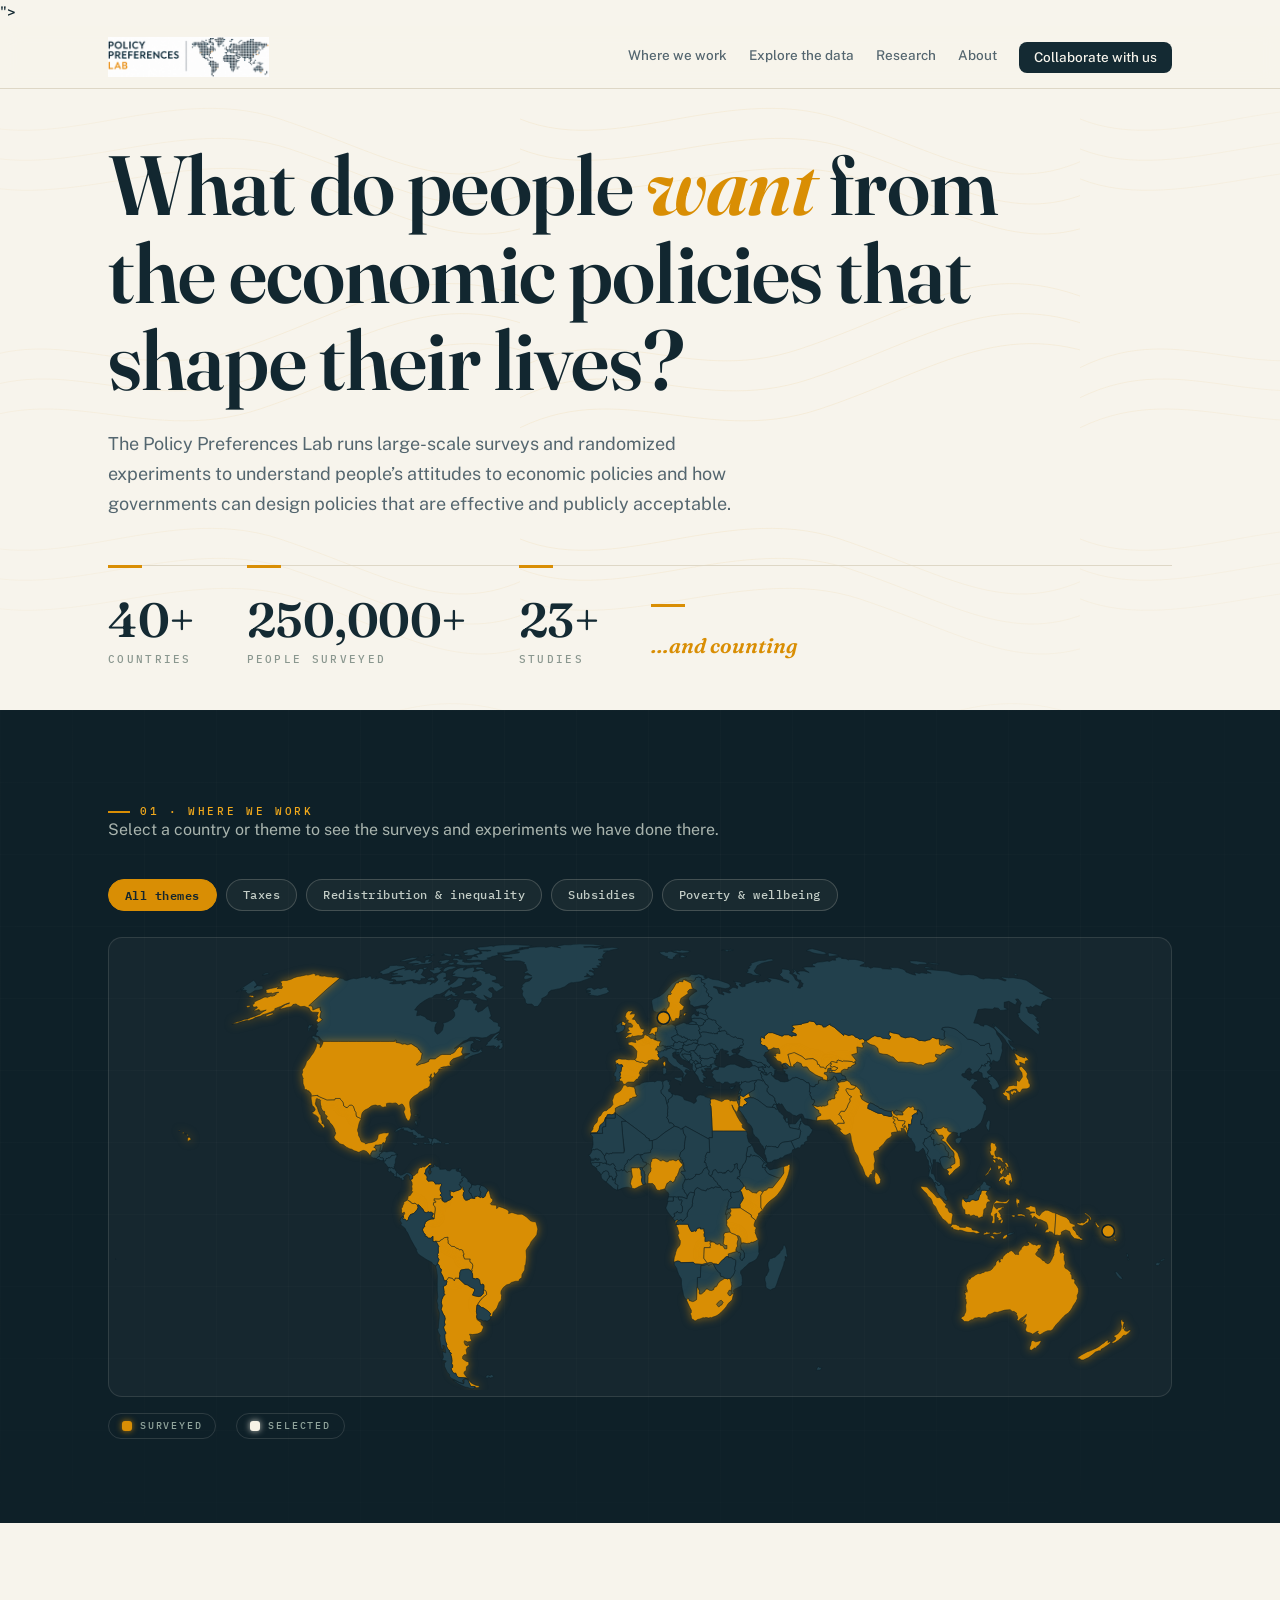
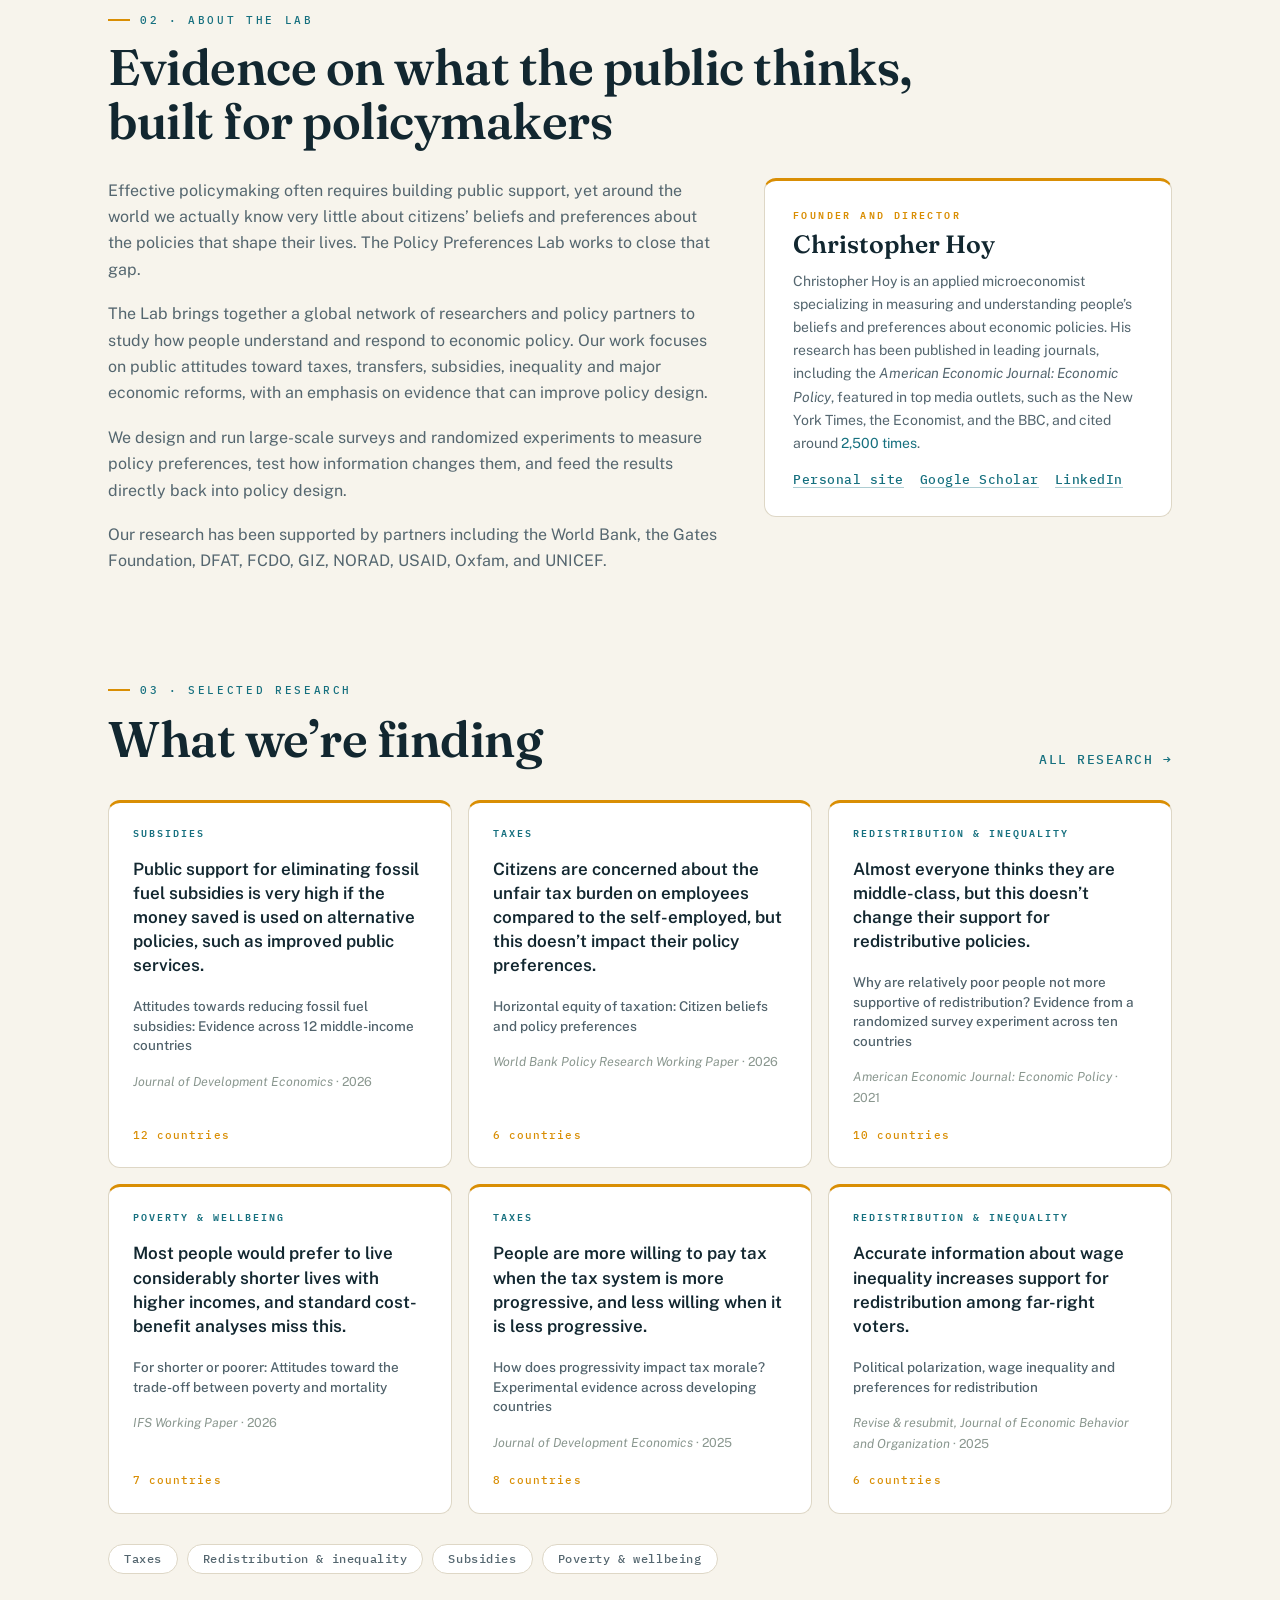
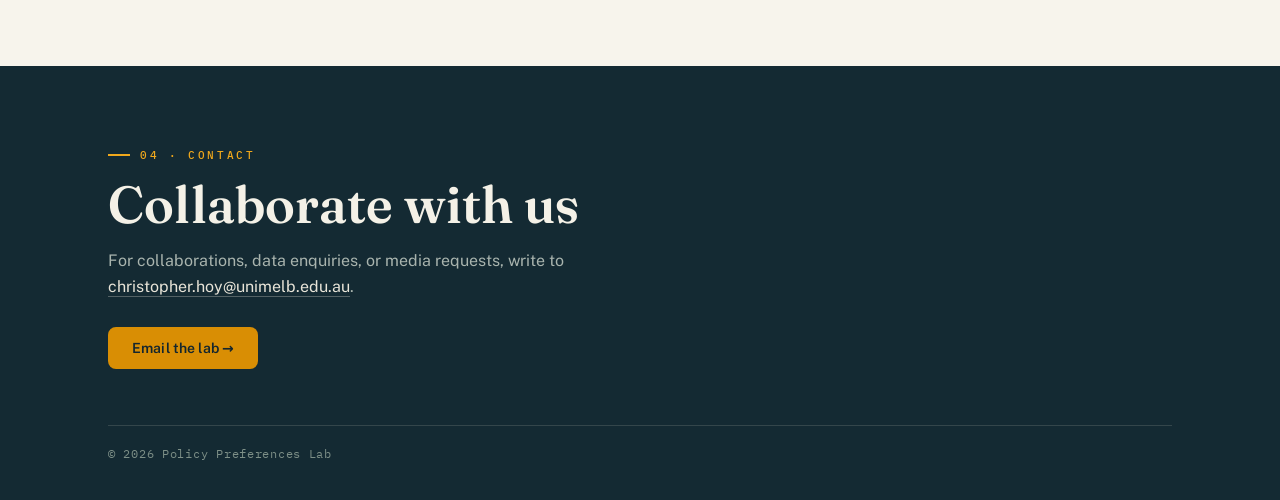
==== index.html @ af319a89 "Add files via upload" ====
<!DOCTYPE html>
<html lang="en">
<head>
  <meta charset="UTF-8">
  <meta name="viewport" content="width=device-width, initial-scale=1.0">
  <title>Policy Preferences Lab</title>
  <meta name="description" content="The Policy Preferences Lab runs large-scale surveys and randomized experiments to understand people’s attitudes to economic policies and how governments can design policies that are effective and publicly acceptable.">
  <meta property="og:url" content="https://policypreferenceslab.org/">
  <meta property="og:title" content="Policy Preferences Lab">
  <meta property="og:description" content="The Policy Preferences Lab runs large-scale surveys and randomized experiments to understand people’s attitudes to economic policies and how governments can design policies that are effective and publicly acceptable.">
  <meta property="og:type" content="website">
  <meta property="og:site_name" content="Policy Preferences Lab">
  <link rel="preconnect" href="https://fonts.googleapis.com">
  <link rel="preconnect" href="https://fonts.gstatic.com" crossorigin>
  <link href="https://fonts.googleapis.com/css2?family=Fraunces:ital,opsz,wght@0,9..144,100..900;1,9..144,100..900&family=Public+Sans:wght@400;500;600&family=IBM+Plex+Mono:wght@400;500;600&display=swap" rel="stylesheet">
  <link rel="stylesheet" href="style.css">
  <link rel="icon" type="image/png" href="favicon.png">
<link rel="apple-touch-icon" href="apple-touch-icon.png">
<rect width='100' height='100' fill='%23142a33'/><rect x='22' y='22' width='56' height='56' fill='%23d98e04'/></svg>">
</head>
<body>

<header class="topbar">
  <div class="wrap">
    <a class="wordmark" href="index.html"><img src="logo.png" alt="Policy Preferences Lab" class="logoimg"></a>
    <nav class="mainnav" aria-label="Main">
      <a href="#map">Where we work</a>
      <a href="data.html">Explore the data</a>
      <a href="research.html">Research</a>
      <a href="#about">About</a>
      <a class="navbtn" href="#contact">Collaborate with us</a>
    </nav>
  </div>
</header>

<main>

  <!-- ================================================================ hero -->
  <section class="hero">
    <div class="wrap">
            <h1 data-rv>What do people <em>want</em> from the economic policies that shape their lives?</h1>
      <p class="lede" data-rv>The Policy Preferences Lab runs large-scale surveys and randomized
        experiments to understand people’s attitudes to economic policies and how governments
        can design policies that are effective and publicly acceptable.</p>
            <div class="statsrow" data-rv>
        <div class="stat"><div class="num" data-stat="countries">–</div><div class="lbl">Countries</div></div>
        <div class="stat"><div class="num" data-stat="respondents">–</div><div class="lbl">People surveyed</div></div>
        <div class="stat"><div class="num" data-stat="studies">–</div><div class="lbl">Studies</div></div>
        <div class="stat counting"><div class="cnote">…and counting</div></div>
      </div>
    </div>
  </section>

  

  <!-- ================================================================= map -->
  <section class="mapband" id="map">
    <div class="wrap">
      <div class="eyebrow">01 · Where we work</div>
      <p class="sub" data-rv>Select a country or theme to see the surveys and experiments we have done there.</p>
      <div class="themefilter" id="themefilter" data-rv aria-label="Filter by theme"></div>

      <div class="maplayout" data-rv>
        <div class="mapcol">
          <div class="mapframe">
            <svg id="worldmap" viewBox="0 0 1000 424" xmlns="http://www.w3.org/2000/svg" role="img" aria-label="World map of countries where the lab has run studies">
<g id="countries"><path class="c" data-iso="AFG" data-name="Afghanistan" d="M661.7,134.7 664.7,136 666.6,135.5 666.8,134.1 668.8,133.6 670.1,132.6 670,130.1 672.1,129.5 672.2,128.4 673.6,129.2 674.4,129.3 675.9,129.3 678.1,130 679,130.4 680.6,129.4 681.6,130 682.1,128.5 683.7,128.6 683.9,126.9 684.7,125.7 686.3,126.5 686.3,127.4 687.2,127.6 687.6,130.3 688.9,131.3 689.7,130.6 690.8,130.3 692,128.9 693.9,129.1 696.6,129.1 697.3,130 695.9,130.4 694.7,131 691.8,131.3 689.1,132 687.9,133.4 688.9,134.7 689.6,136.3 688.6,137.7 689,138.9 688.5,140 686,139.9 687.5,142 686,142.8 685.3,144.8 685.8,146.7 684.9,147.6 683.9,147.3 681.9,147.7 681.8,148.6 679.8,148.6 678.6,150.4 679,153.1 675.8,154.4 673.8,154.1 673.4,154.8 671.7,154.4 669.1,154.9 664.3,153.3 666.3,150.4 665.7,148.3 663.6,147.8 663,145.8 661.6,143.2 662.4,141.5 661.2,141 661.5,138.7 661.7,134.7Z"/><path class="c" data-iso="AGO" data-name="Angola" d="M545.8,266.9 546.5,269.2 547.3,271.1 547.9,272.2 548.9,273.8 550.8,273.6 551.7,273.1 553.3,273.6 553.7,272.8 554.4,270.9 556.2,270.8 557.8,270.2 557.5,271.4 560.9,271.3 560.9,273.3 561.5,274.6 561,276.5 561.2,278.5 562.1,279.6 561.9,283.4 562.6,283.1 563.8,283.2 565.6,282.7 566.8,282.9 567.1,283.9 566.8,285.4 567.2,286.9 566.8,288.1 567,289.2 561.2,289.2 560.8,299.3 562.6,301.9 564.3,303.9 559.2,305.2 552.5,304.7 550.6,303.2 539.4,303.4 537.3,302.1 535.5,302 533.9,302.6 532.5,303.2 532.3,301.2 532.7,298.4 533.7,295.5 533.9,294.1 534.8,291.3 535.5,289.9 537.2,287.9 538.1,286.5 538.4,284.1 538.3,282.3 537.4,281.2 536.7,279.2 536,277.3 537.1,275.4 536.2,272.3 535.7,270.2 534.3,268.2 535.7,267.1 536.5,267.2 537.5,266.8 545.8,266.9ZM534.9,266.2 534.2,266.6 533.4,264.2 534.6,262.8 535.4,262.3 536.5,263.4 535.4,264 535,264.8 534.9,266.2Z"/><path class="c" data-iso="ALB" data-name="Albania" d="M552.8,115.1 552.6,116.2 553.1,117.5 554.2,118.3 554.2,119.1 553.4,119.6 553.4,120.6 552.3,122.1 551.7,121.2 550.2,120.2 549.8,118.7 549.9,116.5 550.1,115.5 549.4,114 550.4,112.5 551.3,112.8 551.9,113.6 552.5,114 552.8,115.1Z"/><path class="c" data-iso="ARE" data-name="United Arab Emirates" d="M641.3,171 641.9,171.7 644,171.2 646.3,171.3 647.9,171.4 649.6,169.3 651.4,167.2 652.9,165.3 653.6,166.4 654.2,168.9 652.8,168.9 652.8,170.9 652.2,172 652.3,173.3 651.6,174.6 651.7,175.9 651.2,176.6 642.8,175 641.4,171.8 641.3,171Z"/><path class="c" data-iso="ARG" data-name="Argentina" d="M346.6,422.4 344.4,422.6 342.7,421.5 341.3,421.4 338.8,421.4 335.8,414.7 337.4,416.1 339.5,418.3 343.4,420.2 347,420.9 346.6,422.4ZM321.3,318.4 323.2,320.7 324,318.1 327.2,318.3 327.7,318.9 333.2,324.1 335.5,324.6 339.1,327 342.1,328.2 342.6,329.6 340.5,334.4 343.4,335.3 346.5,335.8 348.6,335.3 350.8,332.8 350.9,330 352.2,329.4 353.7,331.3 354,333.8 351.9,335.6 350.2,336.9 347.6,339.9 344.7,344.3 344.4,346.8 344.2,350.1 344.8,353.3 344.4,354 344.5,356 344.7,357.7 348.6,360.4 348.7,362.6 350.6,364 350.8,365.5 349.1,369.6 345.6,371.3 340.6,372 337.6,371.6 338.6,373.5 338.7,375.9 339.6,377.5 338.4,378.6 335.8,379 333.1,377.9 332.3,378.7 333.5,381.8 335.6,382.8 336.7,381.8 337.9,383.4 335.8,384.4 334.4,386.4 335,389.5 334.9,391.2 332.5,391.2 331.1,392.8 331.1,395.1 334.4,397.4 336.9,398 337,400.8 334.7,402.6 334.5,406.2 332.7,407.4 332.3,408.8 334.3,412 336.6,413.8 335.6,413.6 333.1,413.2 327.2,412.8 325.4,411 324.5,408.7 323,408.9 321.6,407.8 320.1,404.5 321.5,403.1 321.5,401.2 320.6,399.6 321,397 320.4,392.8 319.5,391 320.4,390.4 319.7,389.2 318.3,388.6 318.7,387.3 317.2,386.1 315.4,382.5 316.2,381.8 314.6,378 314.2,374.7 314.1,371.9 315.3,370.8 313.7,367.7 312.9,364.8 314.4,362.7 313.7,360 314.5,356.9 313.8,354 313,353.4 310.6,347.9 311.6,344.7 310.8,341.6 311.2,338.7 312.5,335.7 314.1,333.7 313.1,332.5 313.5,331.5 312.7,326.2 315.5,324.6 316.1,321.3 315.7,320.5 317.7,317.6 321.3,318.4Z"/><path class="c" data-iso="ARM" data-name="Armenia" d="M612.2,117.5 615.7,117 616.4,117.8 617.5,118.4 617.1,119.2 618.7,120.3 618.2,121.3 619.4,122.1 620.7,122.7 621.2,124.8 620.2,124.9 618.8,123.1 617.6,122.6 616.7,121.8 615,120.9 612.9,120.2 612.9,118.6 612.2,117.5Z"/><path class="c" data-iso="ATF" data-name="French Southern and Antarctic Lands" d="M669.7,402.4 670.9,403.3 673.1,403.7 671.8,405.7 667.9,405.9 668.5,404.3 669.3,403 669.7,402.4Z"/><path class="c" data-iso="AUS" data-name="Australia" d="M875,377.9 876.8,378.9 878.5,378.5 880.9,377.9 882.3,378.1 880,381.9 878.4,382.9 876.4,385.5 876.1,384.6 872.9,386.8 871,386.5 871.2,383.8 872.2,381.8 872.5,379 873.5,377.6 875,377.9ZM900,291.9 900.6,294.4 902.6,293.2 903.3,294.6 904.4,295.8 903.9,297.2 904,300 904.1,301.5 904.7,301.9 904.9,304.7 904.3,306.3 904.8,308.5 907.4,310.1 909,311.6 910.6,313 910,313.8 911.2,315.8 911.4,319.2 912.7,318.5 913.5,319.9 914.3,319.4 913.9,322.8 915.4,324.7 916.3,326 917.7,328.5 917.7,331.1 917.2,332.9 916.3,334.9 916.6,337.6 915.4,340.4 914.4,341.9 912.5,344.7 911.7,346.5 910.2,348.8 907.7,351.7 905,353.3 902.8,355.7 901.1,357.3 899,360 897.1,361.6 895.2,364 893.7,366.2 893.3,367.2 891.1,368.3 888.2,368.4 885,369.7 883.1,370.9 880.8,372.3 879.4,370.9 878.1,370.3 879.4,368.7 877.7,369.3 874.1,371.6 872.3,370.7 871.1,370.2 869.8,370 867.7,369.1 867.1,367.1 867.8,364.7 868,363.1 867.3,361.8 865,361.4 866.6,359.9 867,357.5 864.7,359.7 862.1,360.3 864.3,358.6 865.5,356.7 867.3,355.2 868.1,352.8 864.7,355.5 862.6,356.6 860.4,359.1 858.9,357.8 859.8,356.2 859.1,353.8 858.2,352.7 859,351.9 856.3,350 854.5,349.9 852.5,348.3 847.6,348.7 843.7,349.8 840.2,350.9 837.8,350.6 834.3,352.3 831.7,353 830.5,354.7 829,356 826.7,356 825,356.3 822.8,355.7 820.8,356.1 818.9,356.2 816.7,357.9 815.9,357.8 814.3,358.7 812.6,359.7 810.7,359.6 808.9,359.6 806.9,357.5 805.7,356.9 806.4,355.1 807.9,354.7 808.6,354 809,352.8 810.1,350.6 810.4,348.7 810.1,345.5 810.2,343.7 810.9,341.9 810.4,339.8 810.6,338.9 809.7,337.6 810.1,335.1 809.1,332.6 809.1,331.2 810,332.6 809.7,329.7 810.9,330.6 811.4,331.8 811.7,330.2 810.9,327.7 810.9,326.7 810.5,325.7 811.1,323.9 811.8,323.1 812.5,321.5 812.6,319.7 814.1,317.4 813.9,319.8 815.4,317.6 817.9,316.5 819.4,315.2 821.7,314 823,313.8 823.7,314.2 826.1,313 827.9,312.6 828.4,311.9 829.2,311.6 830.7,311.7 833.8,310.8 835.5,309.4 836.5,307.7 838.4,306 838.8,304.8 839.1,303 841.5,300.3 842.2,303.1 843.5,302.5 842.8,301 843.9,299.4 845,300.1 845.8,297.7 847.5,296.1 848.4,294.9 849.8,294.3 850,293.4 851.2,293.8 851.3,293 852.6,292.5 854,292.1 855.9,293.6 857.2,295.5 858.9,295.5 860.6,295.8 860.3,294 862,291.5 863.4,290.6 863,289.9 864.5,288 866.3,286.9 867.7,287.3 870.1,286.7 870.2,285.1 868.3,284 869.9,283.6 871.6,284.3 873,285.6 875.2,286.5 876,286.1 877.7,287.1 879.4,286.2 880.4,286.5 881.1,285.9 882.2,287.4 881.3,289.2 880,290.4 879.1,290.5 879.2,291.8 878.1,293.4 876.9,295 877,295.9 878.9,297.6 880.8,298.6 882.1,299.7 883.7,301.6 884.5,301.6 885.8,302.4 886.1,303.4 888.5,304.5 890.5,303.4 891.4,301.7 892.2,300.3 892.9,298.5 894.2,296 894.1,294.5 894.4,293.6 894.4,291.7 895.1,289.3 895.7,288.7 895.4,287.6 896.3,285.9 897.1,284.2 897.2,283.3 898.4,282.1 899,283.6 899,285.6 899.6,286 899.6,287.4 900.4,289 900.3,290.8 900,291.9Z"/><path class="c" data-iso="AUT" data-name="Austria" d="M541.9,95.5 541.9,96.8 540.5,96.8 541,97.5 540.3,99.5 537.7,100.1 536.5,100.8 534.5,100.5 530.8,99.7 530.2,98.6 527.8,99.2 526,99.3 524.7,99.2 523.6,98.7 523.9,97.9 524.5,97.2 525.8,98.1 526.1,97.2 528.3,97.4 530.1,96.8 531.3,96.9 532.1,97.5 531.8,95 532.6,94.6 533.4,93.2 535.3,94.2 536.6,92.9 537.4,92.7 539.4,93.6 540.6,93.5 541.8,94 541.9,95.5Z"/><path class="c" data-iso="AZE" data-name="Azerbaijan" d="M616.7,121.8 617.6,122.6 618.8,122.6 620.2,124.9 618.4,124.5 616.8,123.1 616.2,121.9ZM621.9,117.1 623.1,117.3 623.4,116.5 624.6,115.3 626.3,116.9 628.1,119.1 629.4,119.3 630.3,120.1 628.3,120.4 628.3,122.9 628.1,124 627.3,124.7 627.6,126.3 625.1,124.8 625.7,123.2 624.7,122.3 623.8,122.5 621.2,124.8 620.7,122.7 619.4,122.1 618.2,121.3 618.7,120.3 617.1,119.2 617.5,118.4 616.4,117.8 615.7,117 616.2,116.5 618.3,117.4 619.8,117.6 618.4,115.5 619,115.1 619.7,115.2 621.9,117.1Z"/><path class="c" data-iso="BDI" data-name="Burundi" d="M582.4,262.5 582.2,258.6 581.5,257.2 583.2,257.4 584.1,255.6 585.6,255.8 585.7,257.1 586.3,257.8 586.4,258.8 585.7,259.5 584.5,261.2 583.5,262.3 582.4,262.5Z"/><path class="c" data-iso="BEL" data-name="Belgium" d="M508,85.6 509.8,85.8 512,85.2 513.6,86.5 514.9,87.2 514.7,89.3 513.9,91.2 511.7,89.8 510.5,90 508.7,88.5 507.6,87.3 506.4,87.3 506.1,86.2 508,85.6Z"/><path class="c" data-iso="BEN" data-name="Benin" d="M507.5,228.2 505.2,228.6 504.5,226.4 504.7,219.1 504.1,218.5 504,216.9 503,215.8 502.2,214.8 502.5,213.2 503.5,212.8 504,211.4 505.4,211.1 506,210.2 507,209.2 508,209.2 510.1,211.1 510,212.1 510.6,214 510.1,215.3 510.4,216.1 509,218.1 508.2,219.1 507.6,221.1 507.7,223.1 507.5,228.2Z"/><path class="c" data-iso="BFA" data-name="Burkina Faso" d="M492.1,217.5 490.2,216.7 488.9,216.8 487.9,217.6 486.6,216.9 486.1,215.9 484.9,215.2 484.7,213.3 485.5,212 485.4,210.9 487.6,208.3 488.1,206.1 488.8,205.3 490.2,205.7 491.3,205.1 491.7,204.3 493.9,202.8 494.4,201.8 497,200.5 498.6,200.1 499.3,200.7 501,200.7 500.8,202.2 501.2,203.7 502.8,205.7 502.9,207.3 506.1,208 506,210.2 505.4,211.1 504,211.4 503.5,212.8 502.5,213.2 500.1,213.1 498.8,212.8 497.9,213.4 496.6,213.1 491.8,213.3 491.7,215.1 492.1,217.5Z"/><path class="c" data-iso="BGD" data-name="Bangladesh" d="M754.9,178 755.1,180.3 754.1,179.8 754.7,182.4 753.6,180.7 753.3,179.1 752.5,177.6 751.1,175.7 748.5,175.6 749,176.9 748.4,178.7 747.1,178 746,178.3 744.9,178 744.1,175.4 742.8,173 742.9,171.1 741.1,170.2 741.5,169.1 743,167.9 740.8,166.2 741.3,164 743.7,165.4 745.1,165.6 745.7,167.8 748.4,168.2 750.9,168.2 752.6,168.7 751.8,171.4 750.6,171.6 750,173.4 751.8,175 751.9,173 752.7,173 754.9,178Z"/><path class="c" data-iso="BGR" data-name="Bulgaria" d="M557.3,107.6 558.2,108.9 559.1,108.7 561.1,109.2 564.9,109.3 566.1,108.5 568.9,107.8 570.9,109 572.5,109.3 571.3,110.6 570.7,112.8 571.7,114.6 569.5,114.2 567,115.2 567.1,116.8 564.8,117.1 562.9,116 560.9,116.8 559,116.7 558.6,114.7 557.2,113.6 557.3,112.8 557.6,111.8 558.5,110.8 557.1,109.5 556.8,108.3 557.3,107.6Z"/><path class="c" data-iso="BHS" data-name="The Bahamas" d="M287.4,172.6 286.8,172.7 286.3,170.9 285.4,170 286.3,168 287.1,168.1 287.7,170.7 287.4,172.6ZM288,163.6 285,164.1 285,162.9 286.3,162.7 288.1,162.8 288,163.6ZM290.3,163.6 289.4,165.8 289.3,163.8 288.3,162.5 290.3,163.6Z"/><path class="c" data-iso="BIH" data-name="Bosnia and Herzegovina" d="M547.9,105.7 548.8,105.7 548.3,107 549.6,108.2 549.4,109.7 548.4,110.1 547.6,110.9 547.4,112.6 545,111.4 544,110.1 542.9,109.4 541.7,108.2 541.1,107.3 539.7,105.8 540.1,104.5 541.1,105.2 541.6,104.6 542.8,104.5 545,105 546.7,105 547.9,105.7Z"/><path class="c" data-iso="BLR" data-name="Belarus" d="M555.6,77.8 557.9,77.8 560.3,76.7 560.5,75 562.3,74 561.8,72.7 563.2,72.1 565.5,71 568.1,71.7 568.5,72.5 569.7,72.1 572.1,72.8 572.6,74.3 572.3,75.1 574.2,77 575.2,77.6 576.9,78.7 577.8,79.5 577,80.1 575,80 575.4,81.3 576.3,83.3 574.3,83.5 573.7,84.1 573.8,85.7 572.8,85.4 570.6,85.5 569.9,84.8 569.1,85.3 568.1,84.9 566.2,84.8 563.4,84.1 560.9,83.9 559.1,83.9 557.9,84.8 556.7,84.9 556.5,83.5 555.6,82.1 556.9,81.5 556.7,80.3 555.9,79.1 555.6,77.8Z"/><path class="c" data-iso="BLZ" data-name="Belize" d="M253.1,191.5 253.4,190.9 255.1,189.3 256.1,189.8 256,190.6 255.4,192 255.1,193.7 254.7,195.6 254.1,196.4 252.9,197.6 252.1,197.6 252.7,194 253.1,191.5Z"/><path class="c" data-iso="BOL" data-name="Bolivia" d="M327.2,318.3 324,318.1 323.2,320.7 321.3,318.4 317.7,317.6 315.7,320.5 313.7,320.9 312.2,316.5 310.3,313 310.9,309.9 309.3,308.5 308.7,306.2 307.1,304.1 308.6,300.6 307.1,298 307.7,296.9 307.1,295.7 308,294.1 307.9,291.4 307.9,289.2 308.4,288.1 305.7,283 307.8,283.3 309.2,283.2 309.8,282.2 312.2,280.9 313.6,279.7 317.2,279.2 317,281.6 317.4,282.8 317.3,284.9 320.5,287.8 323.7,288.3 324.8,289.5 326.8,290.1 328,291.1 329.7,291 331.4,292 331.7,293.8 332.3,294.7 332.4,296.1 331.6,296.2 332.9,299.9 338.3,300 338,301.8 338.4,303.1 340,304 340.8,306 340.5,308.5 339.9,309.9 340.3,311.7 339.5,312.3 339.4,311.4 336.7,309.7 334.1,309.7 329.4,310.6 328.3,313.4 328.4,315.1 327.7,318.9 327.2,318.3Z"/><path class="c" data-iso="BRA" data-name="Brazil" d="M344.7,344.3 347.6,339.9 350.2,336.9 351.9,335.6 354,333.8 353.7,331.3 352.2,329.4 350.9,330 351.2,328.2 351.4,326.3 351.2,324.6 350.2,324 349.2,324.5 348.2,324.4 347.7,323.1 347.2,320.2 346.6,319.3 344.7,318.4 343.6,319 340.7,318.4 340.5,314.1 339.5,312.3 340.3,311.7 339.9,309.9 340.5,308.5 340.8,306 340,304 338.4,303.1 338,301.8 338.3,300 332.9,299.9 331.6,296.2 332.4,296.1 332.3,294.7 331.7,293.8 331.4,292 329.7,291 328,291.1 326.8,290.1 324.8,289.5 323.7,288.3 320.5,287.8 317.3,284.9 317.4,282.8 317,281.6 317.2,279.2 313.6,279.7 312.2,280.9 309.8,282.2 309.2,283.2 307.8,283.3 305.7,283 304.1,283.5 302.8,283.2 302.8,278.3 300.6,280.2 298.1,280.1 296.9,278.4 295.1,278.3 295.6,276.9 294,275 292.7,272.1 293.4,271.5 293.3,270.2 295,269.2 294.6,267.5 295.3,266.4 295.5,264.9 298.6,262.8 300.9,262.2 303.8,261.8 304.9,253.1 304.9,251.7 304.5,249.9 303.2,248.7 303.3,246.4 304.8,245.9 305.5,245 303.9,244.7 303.8,242.7 309.3,242.8 310.3,241.7 311,242.7 311.6,244.6 313.6,245.8 315.8,245.6 316.4,244.7 318.5,243.9 319.6,243.4 320,242.1 322,241.2 319.5,240.2 319.1,238.2 319.3,236.1 318,235.2 320.6,235.4 322.9,236.2 323.7,235.4 325.7,234.9 328.9,233.7 329.9,232.5 329.6,231.6 331,231.5 331.7,232.2 331.3,233.6 332.2,234.1 332.8,235.6 332,236.7 331.5,239.4 332.2,241 332.4,242.5 334.1,244 335.5,244.1 336.7,243.4 338,242.8 338.9,242 340.5,242.2 342.7,242.4 342.9,241.7 342.5,241.1 342.8,240.2 343.9,240.5 345.2,240.1 346.8,240.8 348.1,241.5 348.9,240.6 349.9,241.6 351.3,241.4 352.4,240.2 353.3,237.8 355,234.9 355.9,234.8 356.6,236.5 358.1,242.1 359.6,242.6 359.7,244.8 357.5,247.4 358.4,248.4 363.4,248.9 363.5,252.1 365.6,250 369.2,251.1 373.8,253.1 375.2,255 374.8,256.7 378,255.7 383.5,257.4 387.7,257.3 391.9,259.9 395.5,263.5 397.7,264.4 400.1,264.5 401.1,265.5 402.2,269.6 402.7,271.5 401.7,276.8 400.3,278.9 396.5,283.3 394.8,286.9 392.8,289.6 391.5,292 391.9,298 391.4,302.9 391.2,305 390.4,306.2 390.2,310.5 387.6,314.7 387.4,317.9 385.2,319.3 384.7,321.2 381.7,321.2 377.5,322.4 375.7,323.9 372.7,324.8 369.7,327.3 367.7,330.5 367.5,332.8 368.2,334.6 368,337.8 367.6,339.4 365.9,341.1 363.7,346.7 361.7,349.2 360.1,350.7 359.4,353.8 357.9,355.6 356.9,353.8 357.8,352.3 355.9,350.1 353.5,348.3 350.4,346.3 349.4,346.4 346.3,343.9 344.7,344.3Z"/><path class="c" data-iso="BRN" data-name="Brunei" d="M820.5,233.8 821.6,232.6 823.9,230.8 823.9,232.4 823.8,234.4 822.4,234.3 821.9,235.4 820.5,233.8Z"/><path class="c" data-iso="BTN" data-name="Bhutan" d="M749,159.8 750.3,160.8 750.5,162.8 748.3,162.9 746,162.7 744.4,163.2 741.7,161.9 742.8,158.9 744.1,158.1 746.2,158.9 747.6,159 749,159.8Z"/><path class="c" data-iso="BWA" data-name="Botswana" d="M571,307.1 571.5,307.7 572.3,309.5 575.3,313 576.5,313.4 576.4,314.5 577.1,316.5 579.3,317 580.9,318.4 576.9,320.8 574.4,323.1 573.4,325.3 572.5,326.5 571,326.7 570.4,328.2 570.1,329.2 568.3,330 566.1,329.8 564.8,328.9 563.7,328.5 562.3,329.3 561.6,330.8 560.3,331.8 558.8,333.2 556.9,333.5 556.3,332.4 556.6,330.4 555.1,327.4 554.4,326.9 554.7,317.7 557.5,317.5 557.9,306.2 559.9,306.1 564.3,305 565.3,306.3 567.1,305.1 567.9,305.1 569.5,304.3 571,307.1Z"/><path class="c" data-iso="CAF" data-name="Central African Republic" d="M542.8,224.5 545.1,224.3 545.6,223.5 546.8,224.3 550.3,223.1 551.5,221.8 553,220.7 552.7,219.6 553.4,219.3 556.2,219.5 558.8,218 560.7,214.5 562.1,213.3 563.9,212.7 564.2,214.1 565.9,216.1 565.9,217.4 565.5,218.7 565.7,219.7 566.7,220.6 568.8,222 570.4,223.3 570.4,224.3 572.3,226 573.5,227.3 574.2,229.2 576.3,230.5 576.8,231.5 575.9,231.8 574.1,231.8 572,231.4 570.9,231.7 570.5,232.5 569.6,232.6 568.5,231.9 565.4,233.5 564.1,233.2 562.9,235.3 560.8,234.7 558.7,234.4 556.9,233.2 554.6,232.1 553.1,233.2 552.1,234.8 551.8,237 550,236.8 548.1,236.3 546.4,238 545,240.9 544.7,240 544.6,238.6 543.3,237.5 542.2,235.9 542,234.8 540.6,233.1 540.9,232.2 540.6,230.8 540.8,228.3 541.4,227.8 542.8,224.5Z"/><path class="c" data-iso="CAN" data-name="Canada" d="M341.2,100.4 342.8,100.8 345.2,100.7 343.6,102 342.6,102.2 339.8,100.9 339.5,99.8 340.8,98.9 341.2,100.4ZM348.3,92.5 347.1,92.5 344.3,91.6 342.5,90.1 343.4,89.8 346.4,90.6 348.4,91.9ZM195.7,94.3 194.2,94.7 191.1,93.3 191.1,92.2 189.6,91.2 189.8,90.3 187.7,89.7 187.9,88.1 188.7,87.3 190.7,88 191.9,88.5 193.9,88.8 194,89.9 194.2,91.3 195.8,92.6 195.7,94.3ZM363.8,87.6 361.3,90.3 363.2,89.2 364.6,89.9 363.5,91 365.4,91.8 366.7,91.1 368.9,92 367.5,94.3 369.4,93.8 369.2,95.4 369.5,97.3 367.7,100.1 366.5,100.2 365.1,99.6 366.3,97.1 365.7,96.7 362.1,99.4 360.6,99.2 362.8,97.8 360.6,97 357.9,97.2 353.1,97.1 353,96.2 354.9,95.1 354.1,94.3 356.7,92.4 360.8,87.5 362.9,85.8 365.3,84.7 366.4,84.8 365.7,85.7 363.8,87.6ZM186.1,77.4 188.6,77.1 185,80.6 185.2,83 184.2,83 183.9,81.6 184.1,80.2 183.7,79.3 184.4,78 185.3,77 186.1,77.4ZM325.8,53.5 324,55 323.2,54.7 323.1,53.9 324.7,52.8 325.6,52.9ZM321,51.9 317.4,53.5 315.9,53.4 315.9,52.6 318.4,51.3 321.4,51.3ZM319.5,43.6 319,44.8 320.4,44.4 321.1,45.1 322.8,46.1 324.7,46.9 324,48.3 325.8,48.1 326.7,49 324.2,49.9 321.3,49.2 320.9,47.9 317.8,49.4 313.7,50.9 314.1,49.2 311,49.5 313.8,48.1 315.6,45.9 318.1,43.3 319.5,43.6ZM341.7,39.5 339.3,39.6 339.7,38.2 341.5,36.7 343.7,36.3 344.8,37.1 344.1,38.3 341.7,39.5ZM304.8,34.1 302.8,35.1 300.7,34.3 298.8,34.6 297,33.4 299.6,32.5 302,31.4 303.5,32.1 304.3,32.6 304.8,34.1ZM316.1,33.1 313.9,35.8 318.3,33.7 319.4,35.5 317.2,37.5 317.9,39.3 321.5,37.3 324.7,35 327.1,32.1 329.8,32.3 332.5,32.7 334.2,34 333.4,35.3 330.9,36.8 331.3,38.2 330.1,39.6 324.7,41.5 321.5,41.9 319.9,41.1 318.3,42.5 314.6,44.8 313.1,46 309.3,47.9 306.1,48.1 303.6,49.3 302.1,51.2 299.3,51.5 295,53.8 290.3,57.1 287.9,59.4 285.4,62.8 288.4,63.3 287.6,66 287.3,68.3 290.9,67.7 294.4,69 296,70.1 296.8,71.5 299.3,72.3 301,73.6 304.8,73.8 307.2,74.1 305.4,76.7 304.6,79.7 304.6,83.1 306.8,86 309.1,85 311.9,81.9 313,77.1 312.2,75.5 316.7,74.1 320.4,72 322.7,69.9 323.6,67.9 323.4,65.4 321.8,63.2 326.2,60.1 326.7,57.5 328.6,53 330.5,52.3 333.8,53.1 335.9,53.4 338.2,52.6 339.7,53.6 341.5,55.3 341.6,56.4 345.4,56.6 344.1,59.1 343,62.7 344.8,63.2 345.6,64.9 349.7,63.3 353.4,60.1 355.5,58.7 356.1,61.3 357.3,65.1 358.3,68.6 356.6,70.5 359,72.2 360.5,73.9 363.9,74.7 365.1,75.6 365.1,78.2 366.8,78.6 367.3,79.7 366.3,83.1 364.2,84.3 362.1,85.4 357.7,86.4 353.8,89 349.5,89.5 344.6,88.8 340.9,88.8 338.3,89 335.5,91.2 331.8,92.6 326.8,96.7 322.9,99.5 325.2,99 330.6,95 336.7,92.4 340.5,92.1 342.1,93.6 339.1,95.7 338.8,99 338.8,101.4 341.6,102.9 345.9,102.5 349.5,99 348.9,101.2 350.2,102.4 346.5,104.4 340.4,106.3 337.5,107.5 334,109.8 332.1,109.6 332.8,106.9 338,104.3 334,104.4 331.1,104.8 330,103 331.4,98.8 330.6,97.9 328.8,98.4 328.2,97.6 325.5,99.9 323.9,102.4 322.5,103.8 321.3,104.3 320.4,104.4 319.9,105.2 315.3,105.2 311.5,105.2 310.1,105.8 306.6,108.1 305,109.5 302.6,109.5 300.1,109.5 298.8,110 298.9,111.6 294.8,113.5 292,114 288.4,115.7 287,115.2 287.1,114.4 288.1,113.3 289.9,111.6 291.4,109.7 291.9,107 292.5,104.1 290.5,102.7 291,102.1 290.2,101.7 290,100.5 288.8,100.7 288.7,99.3 287.2,98.3 285.7,97.3 283.8,96.1 282,95 279.3,95.8 278.5,95.9 275.9,95.1 273.7,95.5 271.7,94.5 269.5,94 267.8,93.8 267.3,93.3 267.8,91.6 266.9,91.6 266.3,92.8 261.2,92.8 252.8,92.8 244.5,92.8 237.1,92.8 229.7,92.8 222.5,92.8 215,92.8 212.6,92.8 205.3,92.8 198.3,92.8 195.3,89.8 194.5,88.4 191,87.2 191.7,84.5 193.5,82.6 191.4,81.3 193,78.8 191.9,76.6 193.2,75.1 195.7,73.6 197.3,71.8 195,69.9 195.7,66.5 196.3,64.4 195.5,63 195.1,61.8 195.4,60.3 192.2,61.3 188.4,62.9 188.3,61 188,59.7 186.6,58.9 184.5,58.8 202.2,42.6 214.3,32.5 217.3,33.2 218.9,34.5 220.8,34.7 223.9,33.6 227.4,32.7 230,33.1 234.4,31.9 238.5,31.2 238.6,32.3 240.8,31.7 242.7,30.5 243.8,30.8 244.5,33.1 249.2,31.3 247.2,33.4 250.2,32.9 251.8,32.1 254.1,32.3 256,33.4 259.8,34.4 262.1,34.9 264.3,34.7 265.7,36 261.5,37.4 264.6,38 270.5,37.7 272.8,37.2 273.4,38.8 277,37.4 275.9,36.3 278.1,35.4 280.7,35.2 282.6,35 283.7,35.6 284.4,37.1 286.9,36.9 289.5,38.1 293.1,37.7 296.1,37.7 297.3,36 299.5,35.6 301.9,36.5 299.8,39.1 302.9,36.9 304.5,37 307.6,34.2 306.8,32.6 305.4,31.5 308.1,28.6 312.2,26.7 314.4,27.1 315.4,28.3 315.6,31.3 312.7,32.6 316.1,33.1ZM278.3,23.6 275.9,24.8 281.2,24.1 282.4,25.4 286.1,24 286.9,24.9 285.9,27.4 288,26.3 289.4,23.7 291.5,23.3 293,23.8 294.1,24.8 292.8,27.3 291.6,29.1 293.7,30.4 296.1,31.7 294.9,32.9 291.3,33.1 291.7,34.1 290.1,35.1 286.8,34.7 284,33.9 281.4,34.1 276.7,35 271.2,35.4 267.3,35.7 267.4,34.4 265.4,33.7 263.2,34 262.9,31.9 264.6,31.6 268.2,31.1 270.9,31.2 274,30.8 270.7,30.2 266.2,30.4 263.4,30.3 263.4,29.4 269.2,28.3 266.1,28.3 263.4,27.7 267.3,25.7 269.8,24.7 276.9,23.1 278.3,23.6ZM297.9,22.9 294.4,24.6 293.3,22.8 294.3,22.4 297,22.3 297.9,22.9ZM351.7,23.7 351.3,24.4 349.3,24.3 347.3,24.3 344.9,24.6 343.4,23.1 344.2,22.2 345.3,22 349.5,22.3 351.7,23.7ZM332,23.5 332.1,25.1 335.7,23.1 341.5,22 342.6,24.7 341,26.4 345.5,25.6 348.1,24.6 351.5,25.9 353.3,27.1 352.8,28.3 356.8,27.7 357.8,29.3 362,30.4 363.1,31.4 363.5,33.9 359,35.2 362.8,36.9 365.7,37.5 367.4,40.1 370.6,40.2 368.9,42.2 363.5,45.4 361.5,44.2 359.7,41.5 356.7,41.9 355.6,43.5 356.9,45.1 359.2,46.4 359.6,47.1 359.6,49.9 357.9,52 355.5,51.2 351.2,48.9 353,51.4 354.4,53.1 354.3,54.1 348.9,53 345.1,51.3 343.2,49.9 344.4,49.1 342,47.7 339.7,46.3 339.3,47.1 332.8,47.6 331.5,46.6 334.2,44.5 338.3,44.5 342.9,44.1 342.8,43.1 344.3,41.8 348.7,39.1 348.8,37.9 348.6,36.9 346.3,35.6 342.8,34.7 344.5,34 343.5,32.4 341.8,32.2 340.9,31.3 339.2,32.1 335.3,32.4 328.4,31.8 324.7,31.1 321.8,30.7 320.9,29.7 324,28.5 321.1,28.5 322.8,25.9 326.3,23.6 329.3,22.6 334.9,21.9 332,23.5ZM307,21.8 308.7,22.3 312.5,22 312.3,22.7 309.2,24 311.1,25.1 308.6,27.4 304.4,28.4 302.7,28.2 302.3,27.2 299.3,25.2 300.2,24.4 303.9,24.7 303.4,23 307,21.8ZM318.2,24.5 314.3,26.5 312.1,26.4 313.1,24.1 314.3,22.8 316.4,21.8 319,21.1 322.9,21.2 326,21.8 321,24 318.2,24.5ZM260.8,28.1 254.1,29.4 254.4,28.2 251.4,26.9 253.6,25.8 257.3,23.9 261.1,22.2 261.3,20.7 268.2,20.3 270.3,20.8 275,20.9 276,21.7 276.7,22.7 273.5,23.4 266.6,25.2 262.1,27 260.8,28.1ZM322.9,19 320.8,19.9 318.3,19.7 316.6,19.1 318.9,18 322.3,17.3 323,18.2 322.9,19ZM318.5,14.7 318.6,15.8 317.2,17.1 314.3,18.9 310.9,19.2 309.3,18.8 311,17.3 307.7,17.5 309.9,15.6 311.8,15.7 315.5,14.9 318,15ZM299,15.9 298.6,16.8 300.8,16.4 302.6,16.5 301.4,17.7 298.9,18.9 292,19.3 285.9,20.4 282.9,20.4 283.7,19.6 289,18.5 280.1,18.8 278,18.4 283.8,15.9 286.5,15.3 290.6,16.1 292.1,17.5 295.1,17.7 295.5,15.4 298.3,14.5 299.8,14.8 299,15.9ZM326.6,13.8 327.7,14.5 331.4,14.5 332.1,15.3 330.7,16.3 332.2,16.8 332.8,17.4 335.2,17.5 337.8,17.7 341.3,17.2 345.3,17 348.2,17.1 349.3,18.1 348.8,19.1 347,19.8 343.7,20.3 341.6,20 335.7,20.4 331.8,20.4 329,20.1 324.7,19.3 325.5,17.9 326.6,16.7 325.9,15.7 322.4,15.4 321.1,14.6 323,13.6 326.6,13.8ZM289,12.5 286.2,14.3 283.6,15.1 281.7,15.3 276.7,16.3 273.2,16.7 271.5,16.2 277.3,14.3 283.3,12.8 286,12.8 289,12.5ZM329.3,12.8 328.4,12.8 325.1,12.7 325.5,12 329.1,12.1 329.8,12.5ZM300.1,12.4 295.8,13 294.2,12.3 296.7,11.5 299.7,11.3 301.7,11.7 300.1,12.4ZM304,10.3 301.2,10.7 298.2,10.7 301.5,9.7 302.4,9.8 304,10.3ZM327.2,11.5 323.9,12 323.1,11.5 323.4,10.6 324.5,9.6 326.7,9.7 327.6,9.9 328.7,10.7 327.2,11.5ZM320.4,10.9 319.8,11.9 317.2,11.6 315.2,10.9 311.3,10.8 314,10.1 312.6,9.5 313.7,8.7 316.7,9 320.4,9.8 320.4,10.9ZM347.2,7.9 348.5,8.6 345.3,9.3 340,11 336.7,11.1 333.3,10.9 332.5,9.9 333.5,9.1 335.7,8.5 332.4,8.5 331.4,7.8 331.6,6.8 334,5.9 336.1,5.2 338,5.1 342,4.5 342.8,5.6 345.2,6.1 347.5,6.5 347.2,7.9ZM386.4,1 390.7,1.1 394.1,1.3 396.6,1.8 396.1,2.3 391.2,3.2 386.8,3.6 384.8,4 388.5,4 383.3,5.3 380,5.8 375.3,7.6 371.3,8 369.8,8.4 364.2,8.6 366.3,8.9 364.7,9.3 365.1,10.4 362.6,11.2 359.2,11.9 357.4,12.8 354.2,13.5 357.1,14 356.6,14.5 350.3,16 346.1,15.3 340.3,15.7 337.8,15.4 334.4,15.3 335.5,14.1 339.4,13.6 340.4,11.9 341.7,11.7 345.5,12.7 344.6,11.2 342.2,10.8 344.6,9.9 348.4,9.4 349.8,8.6 348.3,7.7 348.9,6.6 353.5,6.7 354.6,6.9 358.2,6.2 354.6,5.9 348.4,6.1 346.2,5.3 345.8,4.5 344.6,3.9 345.1,3.3 348.1,2.9 350.1,2.8 353.8,2.5 357.2,1.8 359.1,1.9 360.3,2.4 362.8,1.4 365.4,1.1 368.6,0.9 373.7,0.8 379.5,0.7 383,0.8 386.4,1Z"/><path class="c" data-iso="CHE" data-name="Switzerland" d="M523.8,97.4 523.6,98.7 524.7,99.2 526,99.3 525.9,100.6 524.8,101.1 522.9,100.7 522.4,102 521.3,102.1 519.4,102.7 518.2,102.8 517.1,102.1 516.2,100.8 515.1,101.3 515,99.8 516.8,98.1 516.7,97.3 517.8,97.6 518.5,97.1 520.6,97.1 521.1,96.4 523.8,97.4Z"/><path class="c" data-iso="CHL" data-name="Chile" d="M335.8,414.7 338.8,421.4 341.3,421.4 342.7,421.5 342.5,422.7 340.9,423.6 339.7,423.6 338.2,423.3 336.1,422.4 333.5,422 329.7,420.3 326.6,418.7 321.7,415.3 324,415.9 328.2,417.9 331.9,419 332.5,417.6 332.3,415.6 334,414.3 335.8,414.7ZM312.2,316.5 313.7,320.9 315.7,320.5 316.1,321.3 315.5,324.6 312.7,326.2 313.5,331.5 313.1,332.5 314.1,333.7 312.5,335.7 311.2,338.7 310.8,341.6 311.6,344.7 310.6,347.9 313,353.4 313.8,354 314.5,356.9 313.7,360 314.4,362.7 312.9,364.8 313.7,367.7 315.3,370.8 314.1,371.9 314.2,374.7 314.6,378 316.2,381.8 315.4,382.5 317.2,386.1 318.7,387.3 318.3,388.6 319.7,389.2 320.4,390.4 319.5,391 320.4,392.8 321,397 320.6,399.6 321.5,401.2 321.5,403.1 320.1,404.5 321.6,407.8 323,408.9 324.5,408.7 325.4,411 327.2,412.8 333.1,413.2 335.6,413.6 333.4,413.6 332.6,414.4 330.9,415.5 331.8,418.3 330.8,418.4 327.7,417.4 324,415.3 320.2,413.5 318.6,411.6 318.5,409.8 316.4,407.8 313.9,402.5 313.8,399.5 315.5,397.1 311.4,396.2 312.8,393.5 311.8,388.3 315,389.4 314.1,382.9 312.1,382 312.6,386 310.8,385.5 310.1,381 309.1,375.2 309.7,373 308,369.9 306.8,366.3 307.9,366.2 308.2,361.1 308.8,356 308.9,351.3 307.2,346.5 307.5,343.9 306.5,340 307.4,336.1 306.9,329.9 306.9,323.3 307,316.2 306.3,311 305.2,306.5 306.6,305.7 307.1,304.1 308.7,306.2 309.3,308.5 310.9,309.9 310.3,313 312.2,316.5Z"/><path class="c" data-iso="CHN" data-name="China" d="M805.2,188.7 803.1,190.3 800.7,189.3 800.1,186.5 801.3,185.1 804.1,184.2 805.7,184.3 806.6,185.5 805.6,186.9 805.2,188.7ZM811.9,90.4 816.8,91.4 821.3,93.6 824.2,96.5 828,96.5 829.3,95.3 832.7,94.4 833.4,97.2 833.2,98.3 834.6,101.7 834.9,104.8 831.5,104.2 830,105.3 832.4,108 834.3,111.7 833.1,111.8 834,113.4 831.3,111.5 831.3,113.3 828.1,114.7 829.5,116.3 827.2,116.2 825.4,115.2 824.9,117.5 823,119.2 821.9,121.2 818.8,122.1 817.6,123.6 815.2,124.4 815.9,123 814.7,121.7 815.7,119.6 813.5,118 811.8,119.1 810,121.3 809.4,123.3 806.9,123.5 806.3,125 808.6,127.1 811,127.6 811.7,129 814.2,130 816.1,127.7 819,128.9 820.8,129 821.9,130.7 818.6,131.6 818.1,133.3 816.2,134.9 815.8,137.1 819.3,138.8 821.6,142 824.3,144.9 827,147.3 827.8,149.7 826.4,150.6 827.6,152.3 829.5,153.3 830,155.8 830,158.4 828.6,158.7 827.6,162.1 826.4,166.3 824.8,170.1 821.6,173 818.3,175.7 815.3,176 813.9,177.5 812.7,176.4 811.4,178 807.9,179.6 805,180.1 804.7,183.4 803.2,183.6 802.1,181.3 802.5,180.1 798.6,179.1 797.4,179.6 794.5,178.8 793,177.5 793.1,175.6 790.5,175.1 789,173.9 786.9,175.6 784.3,175.9 782.1,175.9 780.8,176.7 779.4,177.2 780.4,180.8 778.9,180.7 778.6,180 778.3,178.6 776.4,179.6 775.1,179 772.9,177.8 773.3,175.1 771.4,174.5 770.3,171.6 767.5,172.1 767.2,168.4 769.2,165.7 768.8,163.1 768.2,160.6 766.8,159.9 765.5,158 763.9,158.2 760.9,157.8 761.5,156.4 759.7,154.5 758.1,155.8 755.7,155 753,157 751.1,159.4 749,159.8 747.6,159 746.2,158.9 744.1,158.1 742.8,158.9 741.5,161.3 740.7,158.8 739.2,159.5 736,159.2 732.8,158.4 730.3,157 728,156.4 726.8,154.9 725.2,154.4 722,152.4 719.6,151.4 718.7,152.1 714.4,149.9 711.3,147.9 709.8,144.4 711.8,144.8 711.5,143.2 710,141.6 709.6,139 705.8,135.2 701.1,134 699.7,131.5 697.3,130 696.6,129.1 695.7,127.3 695.4,126.1 693.6,125.4 692.9,125.7 691.3,122.8 691.9,122 691.3,121.3 693.3,119.8 694.9,119.2 697.8,119.6 698.1,117.6 701.2,117.2 701.7,116 705.2,114.3 705.3,113.5 704.4,111.8 705.8,110.9 701.5,105.5 706,104.2 707,103.5 706.5,98 711.9,99 712.6,97.6 711.4,94.5 713.3,94.2 714.2,92.1 715.1,91.9 716.7,94 719.5,95.7 723.6,96.8 726.5,99.3 727.1,103 728.6,104.3 731.9,104.9 735.5,105.3 739.4,107.3 741.1,107.6 743.6,110.5 745.9,112.4 748.7,112.3 754.3,113 757.5,112.6 760.2,113 764.9,114.9 768,114.9 769.6,115.9 771.7,114.2 775.4,113.1 779.1,113 781.5,111.9 782.5,110.2 783.7,109.2 782.8,108.1 781.3,106.9 781.6,104.9 783.1,105.2 786.1,105.8 787.7,104.2 790.8,103 791.5,100.9 792.7,100 796.1,99.6 798.3,99.9 797.9,98.8 794.3,96.7 791.7,95.7 790.5,96.8 787.8,96.3 786.6,96.7 785.2,95.5 785.1,92.4 784.8,90.1 788.5,91.2 790.6,89.3 789.7,87.9 789.6,84.7 790.3,83.7 789,82 787.2,81.3 788,79.8 790.5,79.2 793.6,79.1 797.9,80.1 800.9,81.2 804.7,84.2 806.6,85.6 808.8,87.4 811.9,90.4Z"/><path class="c" data-iso="CIV" data-name="Ivory Coast" d="M492,232.3 490.7,232.3 488.8,231.7 487,231.7 483.6,232.3 481.7,233.2 478.9,234.4 478.6,231.6 478.8,230 477.6,228.7 476.7,228.5 475.9,227.6 476.5,226.2 476.2,224.6 476.4,223.7 477,222.3 477,221.3 478.1,220.9 477.4,218.3 476.8,217 477,215.9 477.9,215.4 478.7,215.9 480.8,215.9 481.4,215 482.7,214.7 483.1,216 483.7,215.6 484.9,215.2 486.1,215.9 486.6,216.9 487.9,217.6 488.9,216.8 490.2,216.7 492.1,217.5 492.8,222 491.6,224.7 490.9,228.3 492.1,231 492,232.3Z"/><path class="c" data-iso="CMR" data-name="Cameroon" d="M536.7,240.9 534.7,241.2 533,240.8 531.7,241 527.1,240.9 527.5,238.4 526.4,236.3 525.1,235.7 524.5,234.3 523.8,233.9 523.9,233 524.6,230.7 525.9,227.7 526.7,227.6 528.4,225.8 529.4,225.7 531,227 532.9,225.9 533.2,224.6 533.8,223.3 534.2,221.7 535.7,220.4 536.3,218.2 536.8,217.5 537.2,215.8 537.9,213.8 540.3,211.3 540.4,210.3 539.6,208.4 539.7,207.4 540.4,207.2 541.6,209.3 541.8,211.4 541.7,213.5 543.3,216.4 541.7,216.4 540.9,216.6 539.6,216.3 539,217.8 540.7,219.6 541.9,220.2 542.3,221.5 543.3,223.7 542.8,224.5 541.4,227.8 540.8,228.3 540.6,230.8 540.9,232.2 540.6,233.1 542,234.8 542.2,235.9 543.3,237.5 544.6,238.6 544.7,240 545,240.9 544.8,242.7 542.6,241.9 540.3,241.1 536.7,240.9Z"/><path class="c" data-iso="COD" data-name="Democratic Republic of the Congo" d="M586.6,237 586.4,240.7 587.6,241.1 586.7,242.3 585.6,243.1 584.5,244.8 584,246.3 583.8,248.8 583.1,250 583.1,252.4 582.3,253.3 582.2,255.2 581.5,257.2 582.2,258.6 582.4,262.5 582.8,265.4 582.5,267.1 583.1,268.9 584.7,270.7 586.1,274.7 585,274.4 581.2,274.9 580.5,275.3 579.6,277.3 580.2,278.7 579.7,282.5 579.2,285.7 580,286.2 581.9,287.5 582.7,286.9 582.8,290.3 580.7,290.3 579.6,288.6 578.6,287.2 576.5,286.8 575.9,285.1 574.1,286.1 571.9,285.6 571,284.2 569.2,283.9 567.9,284 567.8,283 566.8,282.9 565.6,282.7 563.8,283.2 562.6,283.1 561.9,283.4 562.1,279.6 561.2,278.5 561,276.5 561.5,274.6 560.9,273.3 560.9,271.3 557.5,271.4 557.8,270.2 556.3,270.2 554.4,270.9 553.7,272.8 553.3,273.6 551.7,273.1 550.8,273.6 548.9,273.8 547.9,272.2 547.3,271.1 546.5,269.2 545.8,266.9 537.5,266.8 536.5,267.2 535.7,267.1 534.6,267.6 534.2,266.6 534.9,266.2 535,264.8 535.4,264 536.5,263.4 537.2,263.7 538.2,262.5 539.7,262.5 539.9,263.4 540.9,264 542.6,262 544.2,260.4 544.9,259.4 544.9,256.8 546.1,253.7 547.4,252.1 549.2,250.5 549.6,249.5 549.6,248.3 550.1,247.2 549.9,245.4 550.3,242.6 550.8,240.6 551.7,238.9 551.8,237 552.1,234.8 553.1,233.2 554.6,232.1 556.9,233.2 558.7,234.4 560.8,234.7 562.9,235.3 563.7,233.4 565.4,233.5 568.5,231.9 569.6,232.6 570.5,232.5 570.9,231.7 572,231.4 574.1,231.8 575.9,231.8 576.8,231.5 578.5,234.1 579.8,234.5 580.5,234 581.8,234.2 583.4,233.5 584.1,234.9 586.6,237Z"/><path class="c" data-iso="COG" data-name="Republic of the Congo" d="M536.5,263.4 535.4,262.3 534.6,262.8 533.4,264.2 531.1,260.8 533.3,259.1 532.2,257 533.2,256.2 535.1,255.8 535.3,254.4 536.8,255.9 539.3,256 540.2,254.5 540.5,252.4 540.2,249.9 538.9,248 540.1,244.3 539.4,243.7 537.3,244 536.5,242.3 536.7,240.9 540.3,241.1 542.6,241.9 544.8,242.7 545,240.9 546.4,238 548.1,236.3 550,236.8 551.8,237 551.7,238.9 550.8,240.6 550.3,242.6 549.9,245.4 550.1,247.2 549.6,248.3 549.6,249.5 549.2,250.5 547.4,252.1 546.1,253.7 544.9,256.8 544.9,259.4 544.2,260.4 542.6,262 540.9,264 539.9,263.4 539.7,262.5 538.2,262.5 537.2,263.7 536.5,263.4Z"/><path class="c" data-iso="COL" data-name="Colombia" d="M288.2,248.6 287,247.9 285.6,246.8 284.8,247.3 282.4,246.9 281.8,245.5 278.4,243.8 278.1,242.8 279.1,242.5 279,240.9 279.7,239.8 281.1,239.6 282.3,237.6 283.5,235.9 282.4,235.2 283,233.3 282.5,230.4 283.1,229.6 282.8,226.9 281.7,225.2 282.1,223.6 283,223.9 283.6,222.9 283,221 284.8,220.7 287.1,218.5 288.2,218.1 288.3,217.1 289,214.4 290.7,212.9 292.4,212.8 292.7,212.2 294.9,212.4 297.2,210.8 298.3,210.1 299.8,208.6 300.7,208.8 301.4,209.6 300.8,210.7 299,211.2 298.2,212.8 297,213.7 296.1,214.9 295.7,217.2 294.8,219 296.2,219.3 296.5,220.7 297.1,221.4 297.3,222.7 296.9,223.9 297.7,224.8 298.3,225.9 301.9,225.6 303.5,226 305.4,228.7 306.5,228.4 308.5,228.6 310.2,228.2 311.1,228.8 310.6,230.5 309.9,231.5 309.6,233.8 310.1,235.9 310.9,236.9 311,237.6 309.5,239.2 310.5,239.9 311.3,241 312.1,244.2 311,242.7 310.3,241.7 309.3,242.8 303.8,242.7 303.9,244.7 305.5,245 305.4,246.2 303.3,246.4 303.2,248.7 304.5,249.9 304.9,251.7 304.9,253.1 303.8,261.8 302.4,260.1 301.5,260.1 303.2,256.8 301.1,255.3 299.4,255.6 298.4,255.1 296.8,255.9 294.7,255.5 293,252.2 291.7,251.3 290.8,249.8 288.9,248.3 288.2,248.6Z"/><path class="c" data-iso="CRI" data-name="Costa Rica" d="M267.6,222 266.1,221.3 265.6,220.6 265.9,219.4 265.2,218.6 264.1,218 263.2,217.6 263,216.6 262.3,216.1 262.4,217 261.8,217.8 261.3,216.9 260.4,216.6 260,215.9 260.1,214.9 260.6,213.9 259.8,213.5 260.5,212.9 262.7,213.3 263.4,212.9 264.2,213.2 264.7,213.8 265.5,214 266.2,213.4 266.8,215.1 267.8,216.4 269,217.7 267.9,218 267.9,219.3 268.4,219.8 268.1,220.7 267.6,222Z"/><path class="c" data-iso="CUB" data-name="Cuba" d="M274.2,174.4 276.6,174.6 278.7,174.6 281.1,175.7 282.1,176.9 284.7,176.5 285.6,177.3 287.7,179.3 289.2,180.7 290.1,180.6 291.7,181.3 291.4,182.2 293.4,182.3 295.4,183.6 295,184.4 293.1,184.8 291.2,184.9 289.3,184.7 285.3,185 287.4,183.2 286.4,182.4 284.6,182.2 283.8,181.3 283.3,179.4 281.8,179.6 279.3,178.7 278.6,178.1 275,177.6 274.1,176.9 275.3,176.1 272.6,176 270.4,177.6 269.3,177.7 268.8,178.5 267.4,178.8 266.2,178.5 267.8,177.5 268.6,176.4 269.9,175.7 271.4,175 273.5,174.7 274.2,174.4Z"/><path class="c" data-iso="-99" data-name="Northern Cyprus" d="M586.7,136.4 587.1,135.6 589.1,135.6 591.3,134.7 589.7,136 589.2,136.8 588.4,136.3 587.2,136.5Z"/><path class="c" data-iso="CYP" data-name="Cyprus" d="M590,136.6 587.5,138.2 586.2,137.8 585.4,136.5 586.7,136.4 587.9,136.3 588.6,136.5 589.7,136.5Z"/><path class="c" data-iso="CZE" data-name="Czech Republic" d="M541.8,94 540.6,93.5 539.4,93.6 537.4,92.7 536.6,92.9 535.3,94.2 533.4,93.2 531.9,91.8 530.6,91.1 530.3,89.8 529.8,88.9 531.5,88.2 532.4,87.5 534.1,86.9 534.6,86.3 535.3,86.6 536.3,86.3 537.6,87.3 539.4,87.6 539.3,88.4 540.7,89 541,88.3 542.7,88.6 543,89.6 544.9,89.7 546.1,91.3 545.4,91.3 544.5,92 544.4,92.7 543.1,93.4 542,93.4 541.8,94Z"/><path class="c" data-iso="DEU" data-name="Germany" d="M523.3,74.5 523.4,75.7 525.8,76.4 525.9,77.5 528.2,76.9 529.5,76.1 532.3,77.3 533.5,78.2 534.2,79.8 533.6,80.6 534.5,81.7 535.3,83.3 535.2,84.4 536.3,86.3 535.3,86.6 534.6,86.3 534.1,86.9 532.4,87.5 531.5,88.2 529.8,88.9 530.3,89.8 530.6,91.1 531.9,91.8 533.4,93.2 532.6,94.6 531.8,95 532.3,97 531.3,96.9 530.1,96.8 528.3,97.4 526.1,97.2 525.8,98.1 524.5,97.2 523.8,97.4 521.1,96.4 520.6,97.1 518.5,97.1 518.7,94.9 519.9,92.7 516.3,92.2 515.1,91.4 515.2,90 514.7,89.3 514.9,87.2 514.4,84 515.9,84 516.4,82.9 516.9,80.1 516.4,79.1 516.8,78.4 518.8,78.3 519.3,78.9 520.8,77.4 520.2,76.3 520,74.6 521.8,75 523.3,74.5Z"/><path class="c" data-iso="DJI" data-name="Djibouti" d="M620.2,207.8 620.9,208.7 620.9,210.1 619.3,210.8 620.5,211.7 619.6,213.4 618.9,212.8 618.3,213.1 616.7,213 616.6,212 616.4,211.2 617.3,209.7 618.2,208.3 619.4,208.5 620.2,207.8Z"/><path class="c" data-iso="DNK" data-name="Denmark" d="M529.6,72.7 528.4,75.1 525.8,73.4 525.4,72.2 528.8,71.2 529.6,72.7ZM525.3,70.1 524.8,71.3 524.1,70.9 522.6,73.1 523.3,74.5 521.8,75 520,74.6 519,72.9 518.7,69.9 519.1,69.1 519.7,68.2 521.7,68 522.5,67.2 524.2,66.4 524.3,67.9 523.7,68.8 524,69.7 525.3,70.1Z"/><path class="c" data-iso="DOM" data-name="Dominican Republic" d="M302,185.4 304.5,184.9 306.1,185.7 306.8,185.7 307.2,186.8 308.7,186.7 308.5,187.7 309.8,187.8 311,188.9 309.8,190.2 308.6,189.5 307.3,189.7 306.4,189.5 305.9,190.1 304.8,190.3 304.4,189.5 303.5,190 302.1,192.2 301.5,191.7 301.4,190.7 301.6,189.9 301,188.9 301.7,188.4 302,187.2 302,185.4Z"/><path class="c" data-iso="DZA" data-name="Algeria" d="M532.9,173.5 523.6,179.5 515.7,185.8 511.8,187.2 508.7,187.5 508.7,185.5 507.4,185 505.7,184.1 505,182.6 495.7,175.6 486.5,168.7 476.4,161 476.5,160.2 476.5,156.4 480.9,154.1 483.6,153.6 485.9,152.7 486.9,151.1 490.1,149.9 490.2,147.5 491.8,147.2 493,146.1 496.5,145.5 497,144.3 496.3,143.6 495.4,140.2 495.2,138.3 494.3,136.3 496.8,134.5 499.7,134 501.3,132.7 503.9,131.7 508.3,131.1 512.7,130.9 514,131.4 516.4,130.1 519.2,130.1 520.3,130.8 522.1,130.6 521.6,132.3 522.1,135.3 521.6,137.9 520,139.7 520.3,142.1 522.5,144 522.6,144.7 524.3,146 525.6,151.7 526.5,154.5 526.7,156 526.3,158.6 526.5,160.1 526.2,161.8 526.5,163.8 525.4,165.1 527.1,167.5 527.2,168.8 528.2,170.6 529.5,170 531.7,171.5 532.9,173.5Z"/><path class="c" data-iso="ECU" data-name="Ecuador" d="M274.5,259 275.9,256.6 275.3,255.2 274.3,256.7 272.5,255.3 273.1,254.4 272.6,251.5 273.6,251 274.1,249.1 275.1,247 274.9,245.7 276.5,245 278.4,243.8 281.2,245.6 282.4,246.9 284.8,247.3 285.6,246.8 287,247.9 288.2,248.6 288.6,251.1 287.7,253.1 284.7,256.5 281.4,257.7 279.7,260.5 279.3,262.6 277.7,263.9 276.5,262.3 275.4,262 274.2,262.2 274.1,261.1 274.9,260.3 274.5,259Z"/><path class="c" data-iso="EGY" data-name="Egypt" d="M594.4,154.3 593.7,155.6 593.3,158 592.7,159.6 592.1,160.2 591.2,159.2 589.8,157.8 587.5,153.2 588.7,156.8 590.6,160 593,165 594.1,166.7 595.1,168.5 597.8,172 597.3,172.6 597.5,174.7 600.9,177.5 601.4,178.2 590.5,178.2 579.8,178.2 568.8,178.2 568.3,166.5 567.6,155.1 566.6,152.6 567.2,150.6 566.7,149.3 567.5,147.7 571.1,147.7 573.7,148.5 576.5,149.5 577.8,150 579.8,148.9 580.8,148 583.1,147.8 585.1,148.2 586,149.7 586.5,148.7 588.7,149.5 590.8,149.6 592.1,148.8 594.4,154.3Z"/><path class="c" data-iso="ERI" data-name="Eritrea" d="M618.2,208.3 617.2,207.2 616,205.4 614.7,204.3 613.9,203.2 611.4,202 609.5,201.9 608.8,201.3 607.2,202 605.5,200.6 604.7,202.9 601.4,202.3 601.1,201 602.1,196.3 602.2,194.2 603.1,193.2 605.1,192.7 606.4,190.9 608.2,194.6 609.1,197.5 610.7,199.1 614.6,202.1 616.3,203.9 617.9,205.7 618.8,206.8 620.2,207.8 619.4,208.5 618.2,208.3Z"/><path class="c" data-iso="ESP" data-name="Spain" d="M476.8,115 477.1,112.8 476.1,111.4 479.8,109.2 482.8,109.7 486.3,109.7 488.9,110.2 491.1,110.1 495.2,110.2 496.2,111.4 500.9,112.8 501.8,112.1 504.7,113.6 507.6,113.2 507.8,115 505.4,117.1 502.1,117.8 501.9,118.8 500.3,120.6 499.3,123.1 500.3,124.9 498.8,126.4 498.2,128.4 496.2,129.1 494.4,131.5 491,131.5 488.5,131.5 486.8,132.6 485.8,133.8 484.5,133.5 483.6,132.5 482.9,130.6 480.4,130.2 480.2,129.1 481.2,127.9 481.6,127 480.8,126.1 481.5,124 480.5,122.1 481.7,121.9 481.8,120.4 482.4,117.5 483.6,116.6 482.9,115 481.4,114.9 479.4,115.3 478.9,113.8 477.8,114.2 476.8,115Z"/><path class="c" data-iso="EST" data-name="Estonia" d="M555.7,66.2 555.7,64.4 554.9,64.8 553.3,63.8 552.8,62.1 555.5,61.3 558.3,60.8 560.8,61.3 563.1,61.2 562.3,63.4 563.5,66.2 562.7,67.1 560.8,67.1 558.6,66 557.5,65.6 555.7,66.2Z"/><path class="c" data-iso="ETH" data-name="Ethiopia" d="M605.5,200.6 607.2,202 608.8,201.3 609.5,201.9 611.4,202 613.9,203.2 614.7,204.3 616,205.4 617.2,207.2 618.2,208.3 617.3,209.7 616.4,211.2 616.6,212 616.7,213 618.3,213.1 618.9,212.8 619.6,213.4 619,214.5 620.1,216.3 621.2,217.8 622.3,218.9 631.5,222.7 633.9,222.7 626.2,232.2 622.5,232.4 620.1,234.6 618.3,234.7 617.5,235.7 615.6,235.7 614.4,234.6 611.9,235.9 611.1,237.3 609.2,237 608.6,236.7 607,236.7 603.4,234 601.5,234 600.5,233 600.5,231.2 599,230.6 597.3,227.2 596,226.4 595.5,225.2 594.1,223.6 592.3,223.4 593.2,221.6 594.7,221.5 595.1,220.5 595,217.7 595.8,214.3 597.1,213.4 597.3,212.1 598.4,209.7 600.1,208.1 601.1,205 601.4,202.3 604.7,202.9 605.5,200.6Z"/><path class="c" data-iso="FIN" data-name="Finland" d="M558.4,34.3 558.5,36.1 562.2,37.9 560.7,40 564,43.2 563.1,45.5 565.5,47.6 565.1,49.5 568.8,51.4 568.3,52.9 566.6,54.5 562.7,58.2 558.7,58.5 554.9,59.5 551.4,60.1 549.8,58.6 547.5,57.6 547.6,54.8 546.1,52.2 546.8,50.5 548.5,48.7 552.8,45.7 554.2,45.1 553.7,43.9 550.5,42.6 549.6,41.5 548.7,37.3 545.1,35.5 542.1,34.1 543.2,33.4 545.8,34.9 548.4,34.7 550.7,35.4 552.4,34.2 553,32.2 555.9,31.3 558.8,32.4 558.4,34.3Z"/><path class="c" data-iso="FJI" data-name="Fiji" d="M994.5,303.3 995.2,304.2 994.4,305.9 992.5,306.3 991.1,305.9 991.2,304.5 992.5,303.4 993.7,303.8 994.5,303.3ZM997.7,301.6 995.7,302.3 995.7,301.1 997.2,300.4 998.1,300.3 1000,299.3 999.6,300.8 997.7,301.6ZM0.6,300.6 0,299.3 0.6,300.6Z"/><path class="c" data-iso="FLK" data-name="Falkland Islands" d="M352.7,412.3 355,410.4 357.3,411.2 358.3,410 360.7,411.4 360.4,412.4 357.5,413.3 356,412.3 354.4,413.6 352.7,412.3Z"/><path class="c" data-iso="FRA" data-name="France" d="M524.5,114.2 523.7,116.6 522.5,116 521.9,113.8 522.3,112.7 523.9,111.5 524.5,114.2ZM508.7,88.5 510.5,90 511.7,89.8 513.9,91.2 515.1,91.4 516.3,92.2 519.9,92.7 518.7,94.9 518.5,97.1 517.8,97.6 516.7,97.3 516.8,98.1 515,99.8 515.1,101.3 516.2,100.8 517.1,102.1 517.1,103 517.8,104.2 517,105.1 517.7,107.6 519.1,108 518.9,109.3 516.6,111.1 511.6,110.2 507.9,111.3 507.6,113.2 504.7,113.6 501.8,112.1 500.9,112.8 496.2,111.4 495.2,110.2 496.5,108.3 497,102.1 494.5,98.8 492.7,97.2 488.9,96 488.7,93.8 491.9,93.1 496,93.9 495.3,90.4 497.6,91.7 503.3,89.3 504,86.8 506.1,86.2 506.4,87.3 507.6,87.3 508.7,88.5Z"/><path class="c" data-iso="GAB" data-name="Gabon" d="M531.1,260.8 528.3,257.6 526.4,255 524.7,251.7 524.8,250.6 525.4,249.6 526.1,247.3 526.7,244.9 527.6,244.8 531.7,244.8 531.7,241 533,240.8 534.7,241.2 536.4,240.8 536.5,242.3 537.3,244 539.4,243.7 540.1,244.3 538.9,248 540.2,249.9 540.5,252.4 540.2,254.5 539.3,256 536.8,255.9 535.3,254.4 535.1,255.8 533.2,256.2 532.2,257 533.3,259.1 531.1,260.8Z"/><path class="c" data-iso="GBR" data-name="United Kingdom" d="M486.7,75.8 485.3,77.9 483.6,77.3 482.1,77.3 482.7,75.7 482.3,74.1 484.2,74 486.7,75.8ZM493.2,63.7 490.6,66.9 493,66.5 495.5,66.5 494.9,68.9 492.7,71.6 495.1,71.8 497.4,75.6 499,76.1 500.4,79.6 501.1,80.8 504,81.3 503.7,83.3 502.5,84.2 503.5,85.8 501.3,87.4 498.1,87.3 493.9,88.2 492.8,87.6 491.2,89 488.9,88.7 487.2,89.8 485.9,89.2 489.6,86 491.8,85.3 488,84.8 487.3,83.6 489.9,82.7 488.6,81 489.1,79 492.6,79.3 493,77.6 491.5,75.7 488.6,75.1 488.1,74.3 489,73 488.2,72.1 486.9,73.6 486.9,70.7 485.8,69.2 486.7,66.1 488.6,63.7 490.4,63.9 493.2,63.7Z"/><path class="c" data-iso="GEO" data-name="Georgia" d="M606.8,116.1 606.9,114.8 605.8,112.6 604.1,111.5 602.7,111.1 601.6,110.1 604,110.3 607.9,110.8 611.7,112.3 612.2,112.9 613.7,112.4 616.2,113.1 617.2,114.4 619,115.1 618.4,115.5 620,117.2 618.3,117.4 616.2,116.5 615.7,117 612.2,117.5 609.5,116 606.8,116.1Z"/><path class="c" data-iso="GHA" data-name="Ghana" d="M503,229.3 498.6,231.2 497,232.2 494.5,233.2 492,232.3 492.1,231 490.9,228.3 491.6,224.7 492.8,222 492.1,217.5 491.7,215.1 491.8,213.3 496.6,213.1 497.9,213.4 498.8,212.8 500.1,213.1 499.9,214.1 501,215.7 501,218 501.3,220.6 502,221.7 501.4,224.6 501.6,226.2 502.3,228.2 503,229.3Z"/><path class="c" data-iso="GIN" data-name="Guinea" d="M476.4,223.7 475.6,223.6 475,224.9 474.2,224.9 473.6,224.2 473.8,222.9 472.7,221 471.9,221.3 470.6,221.6 470.6,220.4 470.2,219.6 470.3,218.7 469.7,217.3 468.9,216.2 466.7,216.2 466,216.8 465.2,216.9 464.8,217.6 464.4,218.4 462.9,219.8 461.7,217.9 460.6,216.7 459.9,216.3 459.2,215.7 458.9,214.3 458.5,213.6 457.7,213 459,211.5 459.8,211.5 460.6,211 461.6,210.6 461.4,209.5 461.8,208.1 463.1,208.1 465.1,208.9 465.9,208.5 467.5,208.8 468,209.7 469.2,209.3 470.4,210.2 471.6,210.5 472.4,209.8 473.3,209.4 474,208.9 475.1,209.7 475.5,210.6 476.6,211.9 476,212.7 475.9,213.8 476.8,213.8 476.7,214.8 477.5,215.7 476.8,217 477.4,218.3 478.1,220.9 477,221.3 477,222.3 476.8,223.7Z"/><path class="c" data-iso="GMB" data-name="Gambia" d="M453,206.3 453.4,204.9 456.5,204.8 457.1,204.1 458,204 459.1,204.8 459.9,204.8 460.9,204.3 461.4,205.2 460.2,205.9 459,205.9 457.8,205.2 456.8,205.9 455.6,206.4 453,206.3Z"/><path class="c" data-iso="GNB" data-name="Guinea Bissau" d="M457.7,213 456.2,211.7 455.1,211.5 454.4,210.6 453.6,209.4 453.5,208.8 454.9,208.2 455.9,208.3 456.6,208 461.8,208.1 461.7,209.2 461.6,210.6 460.6,211 459.8,211.5 459,211.5 457.7,213Z"/><path class="c" data-iso="GNQ" data-name="Equatorial Guinea" d="M526.7,244.9 526.1,244.5 527.1,240.9 531.7,241 531.7,244.8 527.6,244.8 526.7,244.9Z"/><path class="c" data-iso="GRC" data-name="Greece" d="M562.6,134.6 564.1,135.6 566.2,135.5 568.2,135.7 569.6,135.9 569.3,136.8 565.5,137.1 562.2,135.9 562.6,134.6ZM568.3,116 567.8,118 565.6,118.3 564.2,118 561.2,118.8 563.2,120.6 561.9,121.1 560.5,121.1 558.9,119.5 558.5,120.1 559.3,122 560.7,123.5 559.8,124.2 561.4,125.7 562.8,126.6 563,128.4 560.5,127.5 561.4,129.2 559.7,129.5 561,132.3 559.2,132.3 557,131 555.8,128.4 555.1,126.3 554,124.8 552.5,123 552.3,122.1 553.4,120.6 553.4,119.6 554.2,119.1 554.2,118.3 555.9,118 556.8,117.3 558.2,117.4 559,116.7 560.9,116.8 562.9,116 564.8,117.1 567.1,116.8 567,115.2 568.3,116Z"/><path class="c" data-iso="GRL" data-name="Greenland" d="M421.9,1.8 428.2,0.7 433.9,0.8 436.4,0.2 442.3,0 455.4,0.2 465.2,1.7 461.9,2.4 455.4,2.5 446.3,2.7 447,3 453.1,2.8 457.9,3.5 461.4,2.9 462.6,3.6 460.3,4.7 464.9,4 473.3,3.2 478.3,3.6 479.1,4.5 471.8,5.9 470.8,6.4 465.1,6.8 469.1,6.9 466.7,8.5 464.9,9.9 464.3,12.5 466.1,14 463.2,14.1 460,14.9 463.1,16.2 463.1,18.3 461,18.5 463,20.7 458.7,20.8 460.7,21.9 459.9,22.8 457,23.2 454.3,23.2 456.4,24.9 456.2,26 452.5,25 451.4,25.7 453.9,26.3 456.1,27.9 456.4,30 452.7,30.5 451.4,29.5 449.3,28 449.6,29.8 446.9,31.2 452.2,31.3 454.9,31.4 449,33.7 443,35.9 436.7,36.8 434.4,36.8 432,37.8 428.3,40.7 423.2,42.7 421.7,42.8 418.7,43.5 415.4,44.1 413,45.9 412.4,47.8 410.7,49.7 406.4,52 406.5,54.2 404.8,56.6 402.7,59.4 399.5,59.6 397,57.2 392.6,57.2 391,55.6 390.6,52.8 388.2,49.3 387.8,47.4 388.6,44.9 386.8,42.3 388.4,40.3 387.5,39.3 391,36.2 394.5,35.2 395.8,34 397.2,31.9 394.4,32.9 393.1,33.3 391.1,33.7 389.1,32.8 389.8,31 391.3,29.6 393.2,29.6 396.9,30.3 394.3,28.6 393,27.7 390.8,28.1 389.5,27.4 393,25 392.3,24.1 391.8,22.3 391.1,19.6 389.3,18.7 390,17.6 386,16.2 382.2,16 377.1,16.1 372.5,16.3 370.9,15.5 369,14 374.5,13.2 378.3,13.1 371,12.5 367.8,11.5 368.9,10.6 376.7,9.6 384.1,8.5 385.5,7.7 381.5,6.9 383.8,6.1 391,4.6 393.7,4.4 393.8,3.5 398.3,3 403.7,2.7 408.9,2.7 410.3,3.3 415.5,2.2 419,2.9 421.3,3.1 424.4,3.7 421.1,2.7 421.9,1.8Z"/><path class="c" data-iso="GTM" data-name="Guatemala" d="M248.9,204.5 247.6,203.9 245.8,203.8 244.6,203.2 243.3,201.9 243.4,201 243.8,200.2 245.1,197 248.7,197 248.9,196 248.3,195.1 247.3,194.3 246.4,193.3 247.7,193.3 247.9,191.5 250.5,191.5 253.1,191.5 252.7,194 252.1,197.6 252.9,197.6 253.7,198.2 254.8,198.1 253.4,199.3 252,200.2 251.9,201.5 251.2,202.3 250.7,202.8 249.1,204Z"/><path class="c" data-iso="GUF" data-name="French Guiana" d="M352.4,240.2 351.3,241.4 349.9,241.6 349.6,240.7 348.1,241.5 346.8,240.8 347.6,239.4 347.8,238 348.3,236.6 347.3,234.8 347.1,232.6 348.6,229.8 349.6,230.2 351.6,230.9 354.5,233.6 355,234.9 353.3,237.8 352.4,240.2Z"/><path class="c" data-iso="GUY" data-name="Guyana" d="M332.6,221.5 334.4,222.7 336.1,224.8 336.1,226.4 337.2,226.5 338.6,228 339.7,229.2 339.2,232 337.5,232.8 337.6,233.6 337,235.2 338.2,237.5 339.1,237.5 339.5,239.3 341.2,242.1 338.9,242 338,242.8 336.7,243.4 335.8,243.5 334.1,244 332.4,242.5 332.2,241 331.5,239.4 332,236.7 332.8,235.6 332.2,234.1 331.3,233.6 331.7,232.2 331,231.5 329.6,231.6 327.8,229.2 328.5,228.3 328.5,226.9 330.3,226.3 331,225.7 330.1,224.6 330.3,223.4 332.6,221.5Z"/><path class="c" data-iso="HND" data-name="Honduras" d="M256.5,206.8 256.1,205.9 255.3,205.6 255.6,204.3 254.7,203.7 253.4,204.1 252.6,203.2 252,202.5 251.2,202.3 251.9,201.5 252,200.2 253.4,199.3 254.8,198.1 255.8,197.7 256.6,197.6 258.5,198 259.8,197.9 260.7,197.6 262,197.4 263.3,197.5 265.1,197.7 266.3,198.4 267.1,199.1 268,199.6 268.7,200.4 267.7,200.4 266.3,201.2 265.6,201.2 264.9,201.6 264,201 263.2,201.9 262.9,202.5 261.8,203.4 260.9,204.1 260.2,203.5 259.5,204.3 258.3,204.4 258.2,206 257.4,206.7 256.5,206.8Z"/><path class="c" data-iso="HRV" data-name="Croatia" d="M547.2,102.4 547.9,103.6 548.8,104.5 547.9,105.7 546.7,105 545,105 542.8,104.5 541.6,104.6 541.1,105.2 540.1,104.5 539.7,105.8 541.1,107.3 541.7,108.2 542.9,109.4 544,110.1 545,111.4 547.4,112.6 544.7,112 543.1,110.8 540.7,109.9 538.4,107.6 537.6,106.1 537.5,105 535.9,104.5 535.2,105.9 534.4,104.8 534.4,103.7 536.2,103.8 537.5,103.8 538.5,103.8 538.4,102.9 539.3,102.6 539.4,101.4 541.3,100.5 542.2,100.9 544.1,102.3 546.3,102.9 547.2,102.4Z"/><path class="c" data-iso="HTI" data-name="Haiti" d="M298,184.8 299.6,184.9 302,185.4 302,187.2 301.7,188.4 301,188.9 301.6,189.9 301.4,190.7 299.6,190.2 298.3,190.4 296.6,190.2 295.3,190.8 293.9,189.8 294.3,188.8 296.8,189.2 298.8,189.5 299.9,188.8 298.8,187.4 298.9,186.2 297.2,185.7 298,184.8Z"/><path class="c" data-iso="HUN" data-name="Hungary" d="M540.3,99.5 541,97.5 540.5,96.8 541.9,96.8 541.9,95.5 543.3,96.3 544.2,96.6 546.3,96.3 547.4,95.5 548.5,95.1 549.9,94.9 550.4,94.1 551.2,94 554,94.9 555.9,95.4 556.2,96.3 554.7,96.9 553.8,99 552.5,101.1 550.6,101.7 549,101.6 547.2,102.4 546.3,102.9 544.1,102.3 542.2,100.9 541.3,100.5 540.8,99.5Z"/><path class="c" data-iso="IDN" data-name="Indonesia" d="M837.6,280.7 836.4,280.8 832.9,278.6 835.6,277.9 836.9,278.9 837.8,279.9 837.6,280.7ZM848,280.4 845.6,281.1 845.6,279.6 847,277.7 849.9,276.4 850.1,278 848,280.4ZM830.3,273.9 831.2,274.8 833,274.5 833.6,275.8 830.3,276.5 828.3,276.9 826.8,276.9 827.9,275.1 829.4,275 830.3,273.9ZM844.3,273.9 843.7,275.7 839.5,276.6 835.8,276.2 835.8,275 838.1,274.4 839.8,275.3 841.7,275.1 844.3,273.9ZM804.5,269.7 809.9,270 810.6,268.7 815.7,270.3 816.6,272.3 820.7,272.9 824.1,274.8 820.8,276 817.8,274.7 815.2,274.8 812.4,274.6 809.8,274 806.6,272.8 804.6,272.5 803.4,272.9 798.3,271.6 797.9,270.2 795.4,269.9 797.5,266.9 800.9,267.1 803.1,268.3 804.2,268.6 804.5,269.7ZM877.8,267.9 876.2,270.1 876.1,267.7 876.7,266.6 877.3,265.5 877.9,266.4 877.8,267.9ZM857.3,259.2 856.2,260.2 854.3,259.6 853.8,258.3 856.7,258.1 857.3,259.2ZM866.4,258 867.3,260.4 865,259.1 862.7,258.9 861.1,259.1 859.2,258.9 859.9,257.2 863.4,257.1 866.4,258ZM876.9,251.8 877.6,257 880.4,258.9 882.9,255.5 886.2,253.6 888.6,253.6 891,254.7 893.1,255.8 896.1,256.4 895.5,266.8 894.8,277.2 892.5,274.5 889.7,273.9 889,274.8 885.4,274.9 886.8,272.3 888.6,271.4 888.2,268 887,265.3 881.7,262.6 879.4,262.4 875.3,259.4 874.4,261 873.3,261.2 872.7,260.1 872.8,258.7 870.7,257.1 873.8,256 875.8,256 875.6,255.2 871.5,255.2 870.4,253.3 867.9,252.7 866.8,251.1 870.6,250.4 872,249.3 876.5,250.6 876.9,251.8ZM851.9,243.6 849.7,246.8 847.6,247.4 844.9,246.8 840.2,246.9 837.7,247.4 837.3,249.8 839.8,252.6 841.3,251.2 846.6,250.1 846.3,251.6 845.1,251.1 843.9,253 841.4,254.2 843.9,258.3 843.3,259.4 845.7,263.1 845.6,265.1 844,266.1 843,265 844.5,262.4 841.6,263.6 841,262.7 841.4,261.5 839.5,259.6 839.8,256.5 837.9,257.5 838,261.2 837.9,265.7 836.1,266.2 834.9,265.3 835.9,262.3 835.6,259.3 834.4,259.2 833.6,257.1 834.8,255 835.3,252.5 836.7,247.7 837.3,246.4 839.7,244 841.9,244.9 845.4,245.4 848.7,245.2 851.4,242.9 851.9,243.6ZM861.6,244.6 861.5,247.3 860,247 859.6,249 860.7,250.6 860,251 858.8,249 858,244.9 858.5,242.4 859.4,241.2 859.6,243 861.3,243.3 861.6,244.6ZM831.2,242.3 834.4,245.3 831.1,245.7 830.1,247.8 830.2,250.7 827.5,252.9 827.3,256.1 826.1,260.9 825.7,259.8 822.5,261.2 821.4,259.3 819.4,259.1 818.1,258.1 814.7,259.2 813.7,257.7 811.9,257.9 809.6,257.5 809.3,253.2 807.9,252.3 806.6,249.6 806.2,246.8 806.5,243.9 808.1,241.8 808.6,243.9 810.5,245.7 812.3,245 814.1,245.3 815.8,243.7 817.1,243.4 819.8,244.3 822.1,243.6 823.4,239.2 824.4,238.1 825.2,234.5 828.5,234.5 830.9,235 829.5,237.9 831.6,240.9 831.2,242.3ZM796.8,266.8 793.7,266.8 791.5,264.2 788,261.6 786.8,259.7 784.8,257.1 783.5,254.7 781.4,250.2 778.9,247.6 778.1,244.8 777,242.4 774.4,240.4 772.9,237.6 770.7,235.8 767.7,232.3 767.3,230.7 769.2,230.9 773.5,231.5 776.1,234.6 778.4,236.7 780,238.1 782.7,241.5 785.6,241.5 788,243.7 789.7,246.4 791.8,247.8 790.7,250.4 792.3,251.5 793.3,251.6 793.7,253.8 794.6,255.6 796.7,255.9 798,257.9 797.2,261.9 796.8,266.8Z"/><path class="c" data-iso="IND" data-name="India" d="M705.8,135.2 709.6,139 710,141.6 711.5,143.2 711.8,144.8 709.8,144.4 711.3,147.9 714.4,149.9 718.7,152.1 717.3,153.6 716.9,156.6 719.7,157.8 722.6,159.3 726.5,161.1 730.3,161.5 732.1,163.1 734.3,163.4 737.7,164.2 740,164.1 740.1,162.9 739.3,160.8 739.2,159.5 740.7,158.8 741.5,161.3 744.4,163.2 746,162.7 748.3,162.9 750.5,162.8 750.3,160.8 749,159.8 751.1,159.4 753,157 755.7,155 758.1,155.8 759.7,154.5 761.5,156.4 760.9,157.8 763.9,158.2 764.4,159.5 763.6,160 764.3,162 762.2,161.4 759.1,163.6 759.6,165.4 758.6,168.1 758.7,169.7 757.9,172.3 755.7,171.6 756.1,174.8 755.6,175.9 756.1,177.3 754.9,178 752.7,173 751.9,173 751.8,175 750,173.4 750.6,171.6 751.8,171.4 752.6,168.7 750.9,168.2 748.4,168.2 745.7,167.8 745.1,165.6 743.7,165.4 741.3,164 740.8,166.2 743,167.9 741.5,169.1 741.1,170.2 742.9,171.1 742.8,173 744.1,175.4 744.9,178 744.6,179.2 742.7,179.1 739.4,179.8 739.9,182.2 738.7,184 735,186.2 732.3,189.9 730.5,191.9 728,194 728.1,195.5 726.8,196.3 724.5,197.4 723.2,197.6 722.6,200 723.5,204.1 723.9,206.8 723,209.8 723.3,215.2 721.9,215.4 720.7,217.8 721.6,218.8 719.1,219.7 718.3,221.9 717.2,222.8 714.4,219.8 712.9,215.4 711.6,212.2 710.6,210.7 708.9,207.6 707.9,203.6 707.2,201.7 704.3,197.3 702.5,191.1 701.3,187 700.9,183.2 700,180.2 696.2,182.1 694.2,181.7 690.2,177.9 691.4,176.7 690.5,175.5 686.9,172.8 688.5,170.7 694.5,170.7 693.6,167.9 691.9,166.3 691.2,163.9 689.2,162.5 691.6,159.1 694.8,159.4 697.1,156 698.2,152.8 700.1,149.6 699.6,147.3 701.5,145.5 698.9,143.9 697.5,141.8 695.9,139 696.9,137.6 701.1,138.4 703.9,137.9 705.8,135.2Z"/><path class="c" data-iso="IRL" data-name="Ireland" d="M485.3,77.9 485.6,80.1 483.7,82.8 479.4,84.6 476,84.1 478.1,81 477.1,77.9 480.4,75.5 482.3,74.1 482.7,75.7 482.1,77.3 483.6,77.3 485.3,77.9Z"/><path class="c" data-iso="IRN" data-name="Iran" d="M641.5,129.8 643.7,129.2 645.2,127.4 647,127.5 648,126.9 649.9,127.2 653.1,128.8 655.3,129.2 658.9,132 660.9,132.1 661.7,134.7 661.5,138.7 661.2,141 662.4,141.5 661.6,143.2 663,145.8 663.6,147.8 665.7,148.3 666.3,150.4 664.3,153.3 665.9,154.9 667.3,156.9 670.1,158.3 670.6,161.1 672,161.6 672.4,163 668.7,164.7 668.1,168.4 662.9,167.4 659.8,166.7 656.7,166.3 655,162.4 653.7,161.8 651.6,162.4 649.1,163.9 645.6,162.9 642.6,160.4 639.9,159.5 637.7,156.5 635.1,152.2 633.8,152.8 631.9,151.7 631.1,153 629.3,151.3 629.1,149.6 628.2,149.6 628.3,147.3 626.6,144.9 623.1,143.1 620.8,140.1 621.1,137.6 622.2,136.5 621.7,134.7 619.8,133.7 617.5,129.9 615.7,127.4 616,126.4 614.6,122.8 616.2,121.9 616.8,123.1 618.4,124.5 620.2,124.9 621.2,124.8 623.8,122.5 624.7,122.3 625.7,123.2 625.1,124.8 627,126.4 628.9,128.6 631.5,129.3 633.6,130.9 637.5,131.4 641.4,130.6 641.5,129.8Z"/><path class="c" data-iso="IRQ" data-name="Iraq" d="M619.8,133.7 621.7,134.7 622.2,136.5 621.1,137.6 620.8,140.1 623.1,143.1 626.6,144.9 628.3,147.3 628.2,149.6 629.1,149.6 629.3,151.3 631.1,153 629.4,152.8 627.6,152.5 626,155.6 620.9,155.3 612.6,148.9 608.3,146.7 605,145.8 603.4,142 608.9,138.7 609.3,134.8 608.8,132.5 610.1,131.7 611.1,129.7 612.2,129.2 615.3,129.6 616.3,130.5 617.5,129.9 619.8,133.7Z"/><path class="c" data-iso="ISL" data-name="Iceland" d="M469.5,41.4 468.8,43.2 471,45.1 468,47.2 461.5,49.1 459.5,49.6 456.8,49.2 450.9,48.3 453.2,47.1 448.8,45.7 452.7,45.2 452.7,44.3 448.4,43.7 450.2,41.9 453.5,41.5 456.4,43.4 459.9,41.9 462.4,42.6 466,41.2 469.5,41.4Z"/><path class="c" data-iso="ISR" data-name="Israel" d="M595.5,144.1 595.1,145.1 594.1,144.7 593.8,146.8 594.5,147.1 593.8,147.6 593.8,148.4 595,148 595.2,149.2 594.4,154.3 592.1,148.8 592.7,147.8 593.1,146.1 593.4,143.7 593.7,142.9 594.6,142.9 595.5,142.3 595.7,143.6Z"/><path class="c" data-iso="ITA" data-name="Italy" d="M540.5,126.6 539.7,129.1 540.2,130 539.7,131.7 537.7,130.5 536.3,130.1 532.6,128.5 532.9,126.9 535.9,127.2 538.6,126.8 540.5,126.6ZM523.7,117.1 525.3,119.4 525.1,123.6 524,123.4 522.9,124.4 521.9,123.6 521.7,119.8 521,118 522.5,118.1 523.7,117.1ZM530.8,99.7 534.5,100.5 534.3,102.1 535,103.4 532.9,102.9 531,104 531.2,105.6 531,106.5 531.9,108.1 534.4,109.7 535.8,112.3 538.8,114.8 540.8,114.8 541.5,115.5 540.8,116.1 543.2,117.2 545.2,118.2 547.5,119.8 547.4,121.6 545.9,120.1 543.6,119.6 542.6,121.6 544.6,122.8 544.4,124.4 543.3,124.6 542.1,127.3 541,127.6 541,126.6 541.4,124.9 541.9,124.2 540.8,122.4 539.9,120.8 538.8,120.4 538,119 536.3,118.5 535.1,117.2 533.2,117 531.1,115.6 528.6,113.5 526.8,111.7 525.9,108.6 524.6,108.2 522.5,107.2 521.3,107.6 519.9,109.1 518.9,109.3 519.1,108 517.7,107.6 517,105.1 517.8,104.2 517.1,103 517.1,102.1 518.2,102.8 519.4,102.7 520.8,101.6 522.4,102 522.9,100.7 524.8,101.1 525.9,100.6 526,99.3 527.5,99.8 530.2,98.6 530.8,99.7Z"/><path class="c" data-iso="JAM" data-name="Jamaica" d="M285.4,189.3 287.2,189.6 288.6,190.4 288.9,191.3 287,191.3 286.1,191.8 284.6,191.3 283.1,190.2 283.5,189.4 284.7,189.2Z"/><path class="c" data-iso="JOR" data-name="Jordan" d="M595.1,145.1 595.5,144.1 598.6,145.4 603.4,142 605,145.8 599.3,147.9 602.3,151.1 601.5,151.6 601.2,152.7 599.2,153.1 598.6,154.3 597.5,155.3 594.5,154.8 595.2,149.2 595,148 595.3,147 595.1,145.1Z"/><path class="c" data-iso="JPN" data-name="Japan" d="M857.9,139.5 858.7,140.6 858,142.5 856.5,141.5 855.4,142.3 855.5,144.1 853.4,143.2 852.8,141.7 853.5,139.8 855.1,140.2 855.6,138.8 857.9,139.5ZM870.1,130 870.4,132.5 871.6,134.1 871.3,136.4 868.7,137.9 864.1,138.1 861.9,141.7 859.6,140.5 858.4,138.1 854.1,138.8 851.6,140.3 848.5,140.4 852.2,142.7 852.6,148.1 851.4,149.4 849.6,148.2 849.1,145.3 847.1,144.4 845.1,142.2 847.2,141.3 847.8,139.3 849.7,137.6 850.7,135.4 855.5,134.5 858.6,135.1 858.7,129.5 861.2,131 863.4,127.8 864.2,126.6 863.7,122.7 861.2,119.2 861.1,117.2 863.5,116.6 867.5,121 869,123.5 868.3,126.7 870.1,130ZM864.2,107.8 866.4,108.5 867.3,107.2 870.3,110.7 867.1,111.5 866.9,114.7 861.5,112.5 862.3,116 859.5,116 857.2,112.9 856.8,110.5 859.4,110.3 857.3,105.9 856.4,103.5 861.5,106.8 864.2,107.8Z"/><path class="c" data-iso="KAZ" data-name="Kazakhstan" d="M681.6,113.8 680.3,114.4 677.6,116.6 677.1,118.8 676.2,118.9 675,117.4 671.7,117.3 670.4,114.7 669.2,114.7 668.4,111.5 664.7,109.2 660.4,109.5 657.6,109.9 654.3,107.1 651.9,105.9 647.4,103.7 640.9,105.2 644,116.8 642.7,117 640.3,114.5 638.3,113.6 635.6,114.3 634.7,115.3 634.4,114.6 634.7,113.3 633.9,112.2 630.7,111.1 628.9,108.3 627.3,107.5 627,106.5 629.5,106.8 629,104.5 631.1,104 633.4,104.4 633,101.4 632.1,99.5 629.6,99.6 627.3,98.8 624.8,100.2 622.6,100.9 621.2,100.4 621.1,98.8 619,96.7 617.2,96.8 614.6,94.7 615.4,92.3 614.5,91.7 615.6,88.3 618.6,90.1 618.3,87.9 622.3,84.5 626,84.4 632,86.6 635.3,87.8 637.4,86.5 641.3,86.4 644.9,88 645.3,87.1 648.7,87.3 648.8,85.8 644.2,83.7 645.9,82.2 645.2,81.4 647.2,80.6 644.7,78.5 645.3,77.5 653.8,76.4 654.6,75.7 660,74.6 661.5,73.3 666,74 668.2,77.1 670.3,76.4 673.9,77.4 674.4,79.1 676.6,78.9 681.2,76 680.8,77 685,79.3 694,87.1 694.5,85.5 698.7,87.2 701.8,86.4 703.4,87 705.4,88.8 707.4,89.4 709.1,90.7 712,90.2 714.2,92.1 713.3,94.2 711.4,94.5 712.6,97.6 711.9,99 706.5,98 707,103.5 706,104.2 701.5,105.5 705.8,110.9 704.4,111.8 705.3,113.5 703.5,113.1 701.8,112 697.9,111.6 693.7,111.5 692.9,111.9 688.8,110.6 687.6,111.2 687.8,113.1 683.2,112 681.7,112.4 681.6,113.8Z"/><path class="c" data-iso="KEN" data-name="Kenya" d="M615.2,250.9 616.8,253.5 614.9,254.8 614.2,256.1 613.1,256.3 612.7,258.6 611.8,259.9 611.2,262 610,263 606,259.9 605.9,258 595.7,251.5 595.2,247.8 596,246.5 597.4,244.4 598.4,242.1 597.2,238.4 596.8,236.8 595.5,234.6 597.2,232.7 599,230.6 600.5,231.2 600.5,233 601.5,234 603.4,234 607,236.7 607.9,236.7 609.2,237 611.1,237.3 611.9,235.9 614.4,234.6 615.6,235.7 617.5,235.7 615.1,239.3 615.2,250.9Z"/><path class="c" data-iso="KGZ" data-name="Kyrgyzstan" d="M681.6,113.8 681.7,112.4 683.2,112 687.8,113.1 687.6,111.2 688.8,110.6 692.9,111.9 693.7,111.5 697.9,111.6 701.8,112 703.5,113.1 705.3,113.5 705.2,114.3 701.7,116 701.2,117.2 698.1,117.6 697.8,119.6 694.9,119.2 693.3,119.8 691.3,121.3 691.9,122 691.3,122.8 686.6,123.2 683.1,122.2 680.3,122.5 680.1,120.6 683,121.2 683.7,120.2 685.7,120.5 688.4,118.2 684.8,116.6 683.2,117.3 680.9,116.2 682.4,114.1 681.6,113.8Z"/><path class="c" data-iso="KHM" data-name="Cambodia" d="M789.3,214.3 788.1,212.7 786.4,209.4 785.3,205.5 786.8,202.9 790.3,202.3 793,202.7 795.4,204 796.4,201.8 799.1,203 799.9,205.1 800,208.9 795.6,211.4 796.9,213.3 794,213.5 791.7,214.8 789.3,214.3Z"/><path class="c" data-iso="KOR" data-name="South Korea" d="M834.7,125.3 838.8,129.1 840.4,131.1 842.1,134.8 841.9,136.6 839.7,137.2 838.2,138.5 835.9,138.8 834.9,137 834.3,134.6 831.7,131.3 833.4,130.8 830.3,128.1 831.6,127.9 831.9,126.5 833.7,126.3 834.7,126.1 834.7,125.3Z"/><path class="c" data-iso="CS-KM" data-name="Kosovo" d="M553.2,114.5 552.8,115.1 552.5,114 551.9,113.6 551.3,112.8 551.7,112.1 552.5,110.8 553.4,111.1 554.2,111.8 555.2,112.5 555.4,113.3 554.7,114 553.2,114.5Z"/><path class="c" data-iso="KWT" data-name="Kuwait" d="M629.4,152.8 630.2,154.2 630,154.9 631.2,157.3 629.3,157.4 628.4,155.9 626,155.6 627.6,152.5 629.4,152.8Z"/><path class="c" data-iso="LAO" data-name="Laos" d="M793,202.7 793.7,201.3 793.5,198.6 790.9,195.8 790.3,192.7 787.8,190.1 785.7,189.9 785.3,191 783.7,191.1 782.7,190.5 780.1,192.4 779.6,189.6 779.8,186.2 777.9,186.1 777.5,184.2 776.1,183.2 776.5,182 778.6,180 778.9,180.7 780.4,180.8 779.4,177.2 780.8,176.7 782.8,179.2 784.5,182.1 787.9,182.1 789.4,184.9 787.7,185.7 787.1,186.9 790.7,188.8 793.6,192.5 795.7,195.3 798.2,197.5 799.2,199.8 799.1,203 796.4,201.8 795.4,204 793,202.7Z"/><path class="c" data-iso="LBN" data-name="Lebanon" d="M595.5,142.3 594.8,142.3 593.7,142.9 594.4,140.3 595.5,138.1 596.7,138.1 597.3,139.4 596,140.5 595.5,142.3Z"/><path class="c" data-iso="LBR" data-name="Liberia" d="M478.4,234.3 477.6,234.3 474.7,232.8 472.2,230.4 469.8,228.6 467.9,226.6 468.6,225.5 468.8,224.6 470,222.9 471.3,221.4 472.7,221 473.8,222.9 473.6,224.2 474.2,224.9 475,224.9 475.6,223.6 476.4,223.7 476.2,224.6 476.5,226.2 475.9,227.6 476.7,228.5 477.6,228.7 478.8,230 478.8,231.3 478.4,234.3Z"/><path class="c" data-iso="LBY" data-name="Libya" d="M540.8,175.4 538.9,176.6 537.3,174.9 532.9,173.5 531.7,171.5 529.5,170 528.2,170.6 527.2,168.8 527.1,167.5 525.4,165.1 526.5,163.8 526.2,161.8 526.5,160.1 526.3,158.6 526.7,156 526.5,154.5 525.6,151.7 526.8,151 527,149.7 526.7,148.3 528.5,147.1 529.3,146.1 530.6,145.2 530.7,142.7 533.8,143.8 534.9,143.6 537.2,144.1 540.8,145.5 542.2,148.3 544.6,149 548.5,150.3 551.4,151.9 552.7,151 553.9,149.6 553.2,147.1 553.9,145.6 555.7,144.1 557.5,143.7 561.2,144.3 562.2,145.7 563.2,145.8 564.1,146.3 566.8,146.7 567.5,147.7 566.7,149.3 567.2,150.6 566.6,152.6 567.6,155.1 568.3,166.5 568.8,178.2 569,184.5 565.8,184.5 565.8,185.9 554.6,179.8 543.5,173.7 540.8,175.4Z"/><path class="c" data-iso="LKA" data-name="Sri Lanka" d="M729.2,224.2 728.9,227.5 727.8,228.4 725.4,229.2 723.9,226.6 723.2,222.1 724.2,216.9 726.3,218.7 727.7,220.9 729.2,224.2Z"/><path class="c" data-iso="LSO" data-name="Lesotho" d="M578.4,340.3 579.3,341.2 578.3,342.8 577.8,343.8 576.3,344.3 575.7,345.3 574.7,345.6 572.9,343.2 574.4,341.2 576,339.9 577.3,339.3 578.4,340.3Z"/><path class="c" data-iso="LTU" data-name="Lithuania" d="M553.6,76.5 553.3,75.8 553.5,74.9 552.4,74.5 549.8,73.9 549,71.4 551.5,70.5 555.4,70.7 557.7,70.4 558.1,71 559.4,71.2 561.8,72.7 562.3,74 560.5,75 560.3,76.7 557.9,77.8 555.6,77.8 554.9,76.8 553.6,76.5Z"/><path class="c" data-iso="LUX" data-name="Luxembourg" d="M514.7,89.3 515.2,90 515.1,91.4 514.4,91.4 514.1,89.4Z"/><path class="c" data-iso="LVA" data-name="Latvia" d="M549,71.4 548.7,69.2 549.6,67.3 551.6,66.3 553.8,68.5 555.6,68.4 555.7,66.2 557.5,65.6 558.6,66 560.8,67.1 562.7,67.1 563.9,67.8 564.4,69.2 565.5,71 563.2,72.1 561.8,72.7 559.4,71.2 558.1,71 557.7,70.4 555.4,70.7 551.5,70.5 549,71.4Z"/><path class="c" data-iso="MAR" data-name="Morocco" d="M486.3,134.4 487.9,135.8 490.4,135.5 493.1,136.2 494.3,136.3 495.2,138.3 495.4,140.2 496.3,143.6 497,144.3 496.5,145.5 493,146.1 491.8,147.2 490.2,147.5 490.1,149.9 486.9,151.1 485.9,152.7 483.6,153.6 480.9,154.1 476.5,156.4 476.5,160.2 476.1,161.9 474.4,162 473.5,162.7 472.3,162.7 471.3,162.3 469,162.6 468,165.1 467.2,165.3 465.8,169.4 461.9,172.8 460.9,177.2 459.7,178.6 459.4,179.8 453.2,180 453.3,178.5 454.4,177.7 455.3,176 455.2,174.9 456.2,172.7 457.8,170.7 458.7,170.2 459.5,168.3 459.6,166.6 460.6,164.6 462.5,163.5 464.3,160.2 465.8,159 468.3,158.6 470.5,156.4 471.9,155.6 474.2,152.9 473.6,149 474.7,146.2 475.1,144.6 476.9,142.4 479.6,141 481.6,139.6 483.5,136.3 484.3,134.4 486.3,134.4Z"/><path class="c" data-iso="MDA" data-name="Moldova" d="M565.7,95.2 567.8,94.4 569.8,95.4 570.8,95.5 572.1,96.4 572,97.4 573,97.9 573.6,99.2 574.6,100 575,100.8 572.9,100.9 572.1,100.7 571.8,102.3 571.5,103.4 570.3,102.3 570.3,101 570.1,99.6 568.4,97.7 567.4,96.4 566.5,95.5 565.7,95.2Z"/><path class="c" data-iso="MDG" data-name="Madagascar" d="M638.3,287.8 638.9,289.2 639.5,291.3 639.8,295.1 640.4,296.6 640,298.1 639.5,299.1 638.6,297.2 638.1,298.1 638.4,300.5 638.1,301.8 637.3,302.6 636.9,305.3 635.6,309 633.9,313.4 631.7,319.4 630.3,323.8 628.8,327.5 626.5,328.3 624,329.6 622.5,328.8 620.4,327.6 619.8,326 619.8,323.1 619.1,320.6 619,318.3 619.6,316 620.9,315.5 621,314.4 622.5,312 622.8,310 622.3,308.5 621.9,306.5 621.9,303.5 622.9,301.8 623.4,299.7 624.8,299.6 626.4,299 627.5,298.4 628.7,298.4 630.4,296.5 632.8,294.6 633.7,293 633.4,291.6 634.6,292 636.2,289.8 636.4,287.9 637.3,286.5 638.3,287.8Z"/><path class="c" data-iso="MEX" data-name="Mexico" d="M234.9,165.9 233.3,168.6 232.4,170.9 231.5,175.2 231,176.8 231.2,178.5 231.9,180 232,182.5 233.5,184.9 233.9,186.7 234.8,188.3 237.6,189.1 238.6,190.4 241.1,189.5 243.3,189.2 245.4,188.7 247.2,188.1 249.2,186.8 250.1,185 250.6,182.3 251.2,181.3 253.2,180.5 256.2,179.8 258.7,179.9 260.4,179.6 260.9,180.3 260.6,181.8 258.9,183.7 258,185.7 258.4,186.2 257.9,187.6 256.8,190.1 256.3,189.2 255.1,189.3 253.9,191.3 253.1,191 250.5,191.5 247.9,191.5 247.7,193.3 246.4,193.3 247.3,194.3 248.3,195.1 248.5,195.8 248.7,197 245.1,197 243.5,199.6 243.4,201 243.3,201.9 240.5,198.5 239.2,197.4 237,196.6 235.4,196.8 233.1,198 231.6,198.4 229.8,197.5 227.8,196.9 225.4,195.5 223.3,195 220.4,193.5 218.3,192 217.7,191.2 216.2,191 213.5,190 212.6,188.5 209.9,186.7 208.8,184.7 208.4,183.1 209.4,182.8 209.2,181.9 210,181.1 210.2,180 209.5,178.6 209.4,177.3 208.8,175.7 206.9,172.5 204.6,170.1 203.7,168.1 201.6,166.8 201.3,166 202.2,164 201,163.3 199.7,161.7 199.6,159.5 198.2,159.3 197.1,157.6 196.3,156 196.4,155.1 195.7,152.7 195.5,150.2 195.9,149 194.4,147.7 193.5,147.9 192.2,147 191.4,148.3 191.3,149.8 190.8,152.2 191.3,153.5 192.7,155.7 192.9,156.5 193.3,157.8 193.8,159.8 194.4,160.6 194.7,161.7 196,163.3 196.2,166.3 196.7,167.7 197.2,169.2 197,170.9 198.3,171 199.1,172.4 199.8,173.8 198.3,175.6 197.4,173.6 196,171.8 194.3,170.3 193.1,169.5 193.7,167.1 193.7,165.4 192.6,164.4 191.1,163 190.1,162.6 188.6,161.8 187.5,160 188.9,159.9 190.2,158.7 190.7,157.3 189.3,155 187.9,154.1 187.5,152.1 187.2,150.1 186.8,147.5 186.8,144.7 189.9,144.4 193.4,144.1 192.9,144.7 196.4,146.2 201.8,148.5 207.2,148.4 209.3,148.4 209.7,147.1 214.4,147.1 215,148.3 216,149.3 217.2,150.7 217.6,152.3 217.8,154.1 219,155 221,156 223.3,153.5 225.6,153.4 227.1,154.7 227.9,156.9 228.4,158.7 229.6,160.5 229.7,162.8 230.1,164.3 232,165.3 233.8,166 234.9,165.9Z"/><path class="c" data-iso="MKD" data-name="Macedonia" d="M552.8,115.1 553.2,114.5 554.7,114 556.1,113.7 557.2,113.6 558.6,114.7 559,116.7 558.2,117.4 556.8,117.3 555.9,118 554.2,118.3 553.1,117.5 552.6,116.2 552.8,115.1Z"/><path class="c" data-iso="MLI" data-name="Mali" d="M466.1,201.7 467.1,201.1 467.6,199.2 468.4,199.1 470.4,200 472,199.4 473,199.6 473.4,198.9 484.6,198.8 485.2,196.6 483.5,182.5 482.4,168.8 486.5,168.7 495.7,175.6 505,182.6 505.7,184.1 507.4,185 508.7,185.5 508.7,187.5 511.8,187.2 511.8,194.5 510.3,196.7 510.1,198.6 507.6,199.1 503.9,199.4 502.8,200.5 501,200.7 499.3,200.7 498.6,200.1 497,200.5 494.4,201.8 493.9,202.8 491.7,204.3 491.3,205.1 490.2,205.7 488.8,205.3 488.1,206.1 487.6,208.3 485.4,210.9 485.5,212 484.7,213.3 484.9,215.2 483.7,215.6 483.1,216 482.7,214.7 481.8,215 480.8,215.9 478.7,215.9 477.9,215.4 476.7,214.8 476.8,213.8 475.9,213.8 476,212.7 476.6,211.9 475.5,210.6 475.1,209.7 474.5,209 473.3,209.4 472.4,209.8 471.6,210.5 470.4,210.2 469.7,209.4 468.5,209.7 467.9,208.6 468,207.6 467.8,206.3 466.8,205.5 466.2,203.6 466.1,201.7Z"/><path class="c" data-iso="MLT" data-name="Malta" d="M538.5,134.1 537.9,133.7 538.5,134.1Z"/><path class="c" data-iso="MMR" data-name="Myanmar" d="M774.7,183.9 773.3,185.3 771.3,185.5 770.6,188.9 769.5,189.5 771.2,192.3 773.3,194.6 774.7,196.7 774,199.5 773.1,200 774,201.6 776.1,204.2 776.6,205.9 776.7,207.4 778.1,210.3 776.8,213.3 775.7,216.6 775.2,214.2 775.9,211.8 774.8,209.9 774.7,206.4 773.4,204.8 772.1,201 771.1,196.9 769.5,194.3 767.9,195.9 765.1,198.2 763.5,197.9 761.6,197.1 762.1,193.2 761.1,190.2 758.5,186.5 758.6,185.4 757,185 754.7,182.4 754.1,179.8 755.1,180.3 754.9,178 756.1,177.3 755.6,175.9 756.1,174.8 755.7,171.6 757.9,172.3 758.7,169.7 758.6,168.1 759.6,165.4 759.1,163.6 762.2,161.4 764.3,162 763.6,160 764.4,159.5 763.9,158.2 765.5,158 766.8,159.9 768.2,160.6 768.8,163.1 769.2,165.7 767.2,168.4 767.5,172.1 770.3,171.6 771.4,174.5 773.3,175.1 772.9,177.8 775.1,179 776.4,179.6 778.3,178.6 778.6,180 776.5,182 776.1,183.2 774.7,183.9Z"/><path class="c" data-iso="MNE" data-name="Montenegro" d="M550.6,113.1 549.4,114 549.7,115 548.3,113.8 547.2,113.1 547.6,110.9 548.4,110.1 549.5,110.4 550.8,111.2 551.9,111.8 551.3,112.8 550.6,113.1Z"/><path class="c" data-iso="MNG" data-name="Mongolia" d="M715.1,91.9 717.4,91.3 720.7,88.7 723.7,87.2 726.3,88.2 728.8,88.2 731.2,89.7 733.7,89.8 737.7,90.6 738.9,88.4 736.9,86.6 737.5,83.4 741,84.7 743.4,85.1 746.7,85.8 748.5,88.1 752.7,89.4 754.7,88.9 757.5,88.5 760.2,88.9 763.5,90.3 765.9,91.9 768.1,91.9 771.5,92.4 773.3,91.6 776.2,91.1 778.4,88.9 780.1,89.3 782,90.3 784.8,90.1 785.1,92.4 785.2,95.5 786.6,96.7 787.8,96.3 790.5,96.8 791.7,95.7 794.3,96.7 797.9,98.8 798.3,99.9 796.1,99.6 792.7,100 791.5,100.9 790.8,103 787.7,104.2 786.1,105.8 783.1,105.2 781.6,104.9 781.3,106.9 782.8,108.1 783.7,109.2 782.5,110.2 781.5,111.9 779.1,113 775.4,113.1 771.7,114.2 769.6,115.9 768,114.9 764.9,114.9 760.2,113 757.5,112.6 754.3,113 748.7,112.3 745.9,112.4 743.6,110.5 741.1,107.6 739.4,107.3 735.5,105.3 731.9,104.9 728.6,104.3 727.1,103 726.5,99.3 723.6,96.8 719.5,95.7 716.7,94 715.1,91.9Z"/><path class="c" data-iso="MOZ" data-name="Mozambique" d="M596.5,284.8 598.6,284.5 602,285.4 602.7,285 604.7,285 605.7,284 607.4,284.1 610.5,282.8 612.7,281 613.2,282.4 612.9,285.6 613.2,288.4 613.1,293.3 613.5,294.9 612.5,297.2 611.4,299.4 609.5,301.3 606.9,302.6 603.7,304.1 600.4,307.5 599.3,308.1 597.2,310.4 596,311.1 595.7,313.4 596.9,315.8 597.3,317.6 597.3,318.6 597.5,321.5 597,323 597.6,323.6 597.1,324.9 595.9,326 593.6,327.1 590.2,328.8 588.9,330 589.1,331.3 589.7,331.6 589.4,333.2 587.3,333.2 587.2,331.8 586.9,330.4 586.7,329.2 587.4,325.7 586.8,323.4 585.8,318.9 588.8,315.3 589.7,313 590.5,310.9 590.1,309.9 590.3,307.6 591,305.3 591.2,301.3 589.8,300.3 588.4,300.1 587.9,299.3 586.6,298.6 584.3,298.7 584.2,297.5 584,295.2 592.5,292.6 594.1,294.1 594.8,293.8 595.9,294.6 596,295.9 595.4,297.4 595.5,299.6 597.2,301.6 598.2,299.4 599.4,298.7 599.3,294.6 598.3,292.3 597.3,291.3 596.3,291.4 595.7,287.2 596.5,284.8Z"/><path class="c" data-iso="MRT" data-name="Mauritania" d="M466.1,201.7 464.3,199.5 462.7,197.1 460.8,196.3 459.5,195.4 458,195.4 456.6,196.1 455.2,195.8 454.3,196.8 454.1,195.1 454.9,193.5 455.3,190.5 455.1,187.4 454.8,185.8 455.1,184.2 454.4,182.7 453,181.4 453.6,180.3 464.4,180.3 464,175.7 464.7,174.1 467.3,173.8 467.3,165.7 476.3,165.8 476.4,161 486.5,168.7 482.4,168.8 483.5,182.5 484.8,196.2 484.6,198.8 473.4,198.9 473,199.6 472,199.4 470.4,200 468.4,199.1 467.6,199.2 467.1,201.1 466.1,201.7Z"/><path class="c" data-iso="MWI" data-name="Malawi" d="M596.5,284.8 595.7,287.2 596.3,291.4 597.3,291.3 598.3,292.3 599.3,294.6 599.4,298.7 598.2,299.4 597.2,301.6 595.5,299.6 595.4,297.4 596,295.9 595.9,294.6 594.8,293.8 594.1,294.1 592.5,292.6 591.1,291.8 592,288.8 592.9,287.7 592.5,285.1 593.1,282.5 593.6,281.6 593,278.9 591.7,277.5 594.4,278.1 595,279 595.9,280.5 596.5,284.8Z"/><path class="c" data-iso="MYS" data-name="Malaysia" d="M783.5,228.4 783.8,230 785.6,229.7 786.4,228.4 787.1,228.7 788.9,230.6 790.1,232.7 790.4,234.9 790.1,236.3 790.4,237.4 790.7,239.3 791.7,240.2 792.9,243 792.9,244 790.9,244.3 788.2,241.9 784.8,239.4 784.4,237.8 782.7,235.6 782.2,233 781.1,231.3 781.3,228.9 780.6,227.6 781.1,227 783.5,228.4ZM832.9,233.9 830.9,235 828.5,234.5 825.2,234.5 824.4,238.1 823.4,239.2 822.1,243.6 819.8,244.3 817.1,243.4 815.8,243.7 814.1,245.3 812.3,245 810.5,245.7 808.6,243.9 808.1,241.8 810.2,242.9 812.3,242.3 812.8,239.6 814,239 817.3,238.3 819.3,235.8 820.5,233.8 821.9,235.4 822.4,234.3 823.8,234.4 823.9,232.4 823.9,230.8 825.9,228.6 827.2,226.1 828.3,226.1 829.9,227.7 830.1,229.1 832,230 834.4,231 834.2,232.2 832.4,232.4 832.9,233.9Z"/><path class="c" data-iso="NAM" data-name="Namibia" d="M544.3,339.1 542.4,336.7 541.4,334.3 540.9,331.2 540.3,328.9 539.5,324 539.5,320.2 539.2,318.5 538.2,317.2 536.8,314.6 535.4,310.7 534.9,308.7 532.7,305.6 532.5,303.2 533.9,302.6 535.5,302 537.3,302.1 539,303.6 550.6,303.2 552.5,304.7 559.2,305.2 564.3,303.9 566.6,303.2 568.4,303.4 569.5,304.1 567.9,305.1 567.1,305.1 565.3,306.3 564.3,305 559.9,306.1 557.9,306.2 557.5,317.5 554.7,317.7 554.4,326.9 553.9,338.7 551.4,340.3 550,340.6 548.3,340 547.1,339.7 546.7,338.4 545.6,337.5 544.3,339.1Z"/><path class="c" data-iso="NCL" data-name="New Caledonia" d="M956.7,315.2 958.5,317.2 959.5,318.6 958.3,319.4 957,318.6 955.4,317.1 954,315.4 952.8,313.2 952.7,312.1 953.8,312.2 955.1,313.2 956.1,314.3 956.7,315.2Z"/><path class="c" data-iso="NER" data-name="Niger" d="M506,210.2 506.1,208 502.9,207.3 502.8,205.7 501.2,203.7 500.8,202.2 501,200.7 502.8,200.5 503.9,199.4 507.6,199.1 510.1,198.6 510.3,196.7 511.8,194.5 511.8,187.2 515.7,185.8 523.6,179.5 532.9,173.5 537.3,174.9 538.9,176.6 540.8,175.4 541.6,180.4 542.6,181.2 542.7,182.2 543.9,183.3 543.3,184.7 542.4,191.1 542.3,195.3 538.8,198.3 537.7,202.4 538.9,203.6 538.9,205.7 540.7,205.7 540.4,207.2 539.7,207.4 539.6,208.4 537.1,205 534.3,206.7 532.1,205.8 530.6,205.6 529.8,206 528.2,205.9 526.6,207.3 525.1,207.4 521.8,205.7 520.4,206.5 519,206.4 518,205.2 515.2,204 512.2,204.4 511.4,205.1 511.1,206.9 510.3,208.2 510.1,211.1 508,209.2 507,209.2 506,210.2Z"/><path class="c" data-iso="NGA" data-name="Nigeria" d="M523.9,233 520.9,234.1 519.9,234 518.8,234.7 516.6,234.6 515,232.6 514.1,230.3 512.1,228.2 510,228.2 507.5,228.2 507.7,223.1 507.6,221.1 508.2,219.1 509,218.1 510.4,216.1 510.1,215.3 510.6,214 510,212.1 510.1,211.1 510.3,208.2 511.1,206.9 511.4,205.1 512.2,204.4 515.2,204 518,205.2 519,206.4 520.4,206.5 521.8,205.7 525.1,207.4 526.6,207.3 528.2,205.9 529.8,206 530.6,205.6 532.1,205.8 534.3,206.7 536.5,204.9 539.1,208.5 540.7,209.7 540.3,211.3 537.9,213.8 537.2,215.8 536.8,217.5 536.3,218.2 535.7,220.4 534.2,221.7 533.8,223.3 533.2,224.6 532.9,225.9 531,227 529.4,225.7 528.4,225.8 526.7,227.6 525.9,227.7 524.6,230.7 523.9,233Z"/><path class="c" data-iso="NIC" data-name="Nicaragua" d="M260.5,212.9 259.6,211.9 258.4,210.6 257.8,209.5 256.7,208.5 255.5,207.1 256.2,207.1 257.4,206.7 257.8,206 258.3,204.4 259.5,204.3 260.2,203.5 260.9,204.1 261.8,203.4 262.9,202.5 263.2,201.9 263.7,201.1 264.4,201.5 265.6,201.2 266.3,201.2 267.3,200.8 268.7,200.4 268.2,201.5 268.4,202.6 267.6,203.7 267.2,205 267,206.4 267.1,207.2 267,208.6 266.2,210.3 266.4,211.2 265.7,212 265.8,212.8 265.5,214 264.7,213.8 264.2,213.2 263.4,212.9 262.7,213.3 260.9,212.5Z"/><path class="c" data-iso="NLD" data-name="Netherlands" d="M514.4,79 516.4,79.1 516.9,80.1 516.4,82.9 515.9,84 514.4,84 514.9,87.2 513.6,86.5 512,85.2 509.8,85.8 508,85.6 509.2,84.7 511.2,80.3 514.4,79Z"/><path class="c" data-iso="NOR" data-name="Norway" d="M556.1,28.6 562.9,30.6 560.5,31.3 563.1,32.9 560,34 558.4,34.3 558.8,32.4 555.9,31.3 553,32.2 552.4,34.2 550.7,35.4 548.4,34.7 545.8,34.9 543.2,33.4 542.1,34.1 540.9,34.3 540.9,36 536.9,35.6 536.6,37.1 534.6,37.1 533.5,39 531.8,42.1 529,46 529.9,47 529.3,48.1 527.1,48 526,50.7 526.4,54.5 528,55.9 527.6,59.4 525.9,61.4 525,63 523.4,61.2 519.1,64.6 516.1,65.3 512.9,63.8 512,60.7 511,54 512.9,52.2 518.6,49.8 522.6,46.8 526.1,43 530.6,37.6 533.7,35.6 538.8,32.2 543,31.1 546.4,31.2 549,29 552.6,29.2 556.1,28.6ZM544.7,12 541,13 537.6,12.4 538.7,11.8 537.4,11.1 541,10.6 542,11.5 544.7,12ZM532,7.8 538.3,9.5 534,10.4 533.4,12.1 531.9,12.5 531.5,14.5 529.3,14.6 525.1,13.1 526.6,12.3 523.8,11.6 520,9.7 518.3,7.9 523,7.1 524.1,7.9 526.6,7.9 527.1,7.1 529.6,7 532,7.8ZM544.1,6.3 547.8,7 545.6,8.2 540.6,8.5 535.3,8.1 534.8,7.5 532.3,7.5 530.2,6.5 535.4,5.9 538,6.4 539.6,5.8 544.1,6.3Z"/><path class="c" data-iso="NPL" data-name="Nepal" d="M739.2,159.5 739.3,160.8 740.1,162.9 740,164.1 737.7,164.2 734.3,163.4 732.1,163.1 730.3,161.5 726.5,161.1 722.6,159.3 719.7,157.8 716.9,156.6 717.3,153.6 718.7,152.1 719.6,151.4 722,152.4 725.2,154.4 726.8,154.9 728,156.4 730.3,157 732.8,158.4 736,159.2 739.2,159.5Z"/><path class="c" data-iso="NZL" data-name="New Zealand" d="M946,378.3 945.6,379.6 948.4,378.3 948.1,379.6 947.1,380.9 945,382.4 941.5,384.7 939.1,386 938.9,387.5 936.9,387.5 933.7,388.7 931.4,390.8 927.3,393.9 924.2,395.3 922.2,396.2 920,396.1 919.2,395.1 916.7,394.9 917.2,393.7 920.4,391.4 926.1,388.3 928.2,387.7 931,386.5 934.4,384.9 937.2,383.3 940.2,380.9 941.8,380.1 943.5,378.4 946.4,376.9 946,378.3ZM960.3,363.2 960.1,366.5 961.6,364.3 962.2,365.2 961.1,367.6 962.5,368.6 964.1,368.9 966.4,367.7 967.5,368.1 964.9,370.9 962.8,372.7 960.9,372.6 959.5,373.6 958.8,375 957.9,375.6 955.7,377.3 952.8,379.4 949.8,380.7 950,379.9 949.3,379.4 952.7,376.8 953.2,375.1 951.3,373.8 952.2,372.7 954.8,371.5 956.9,369.1 958.1,367.1 958.4,364.9 958.8,364.4 958.4,363.1 958,360.2 958.2,358 959.3,357.7 959.7,359.5 961.3,360.3 960.3,363.2Z"/><path class="c" data-iso="OMN" data-name="Oman" d="M662.2,181 661.3,183.2 660,183 659.5,183.8 659.2,185.4 659.8,187.5 658.3,187.9 656.6,189.1 656.5,190.6 655.9,191.3 654.2,191.3 653.2,192.1 653.3,193.3 652,194.2 650.4,193.9 648.7,195 647.4,195.2 646.3,193 643.8,187.7 651.8,184.5 653.1,178.2 651.7,175.9 651.6,174.6 652.3,173.3 652.2,172 653.4,171.4 652.8,168.9 654.2,168.9 655.7,171 657.3,172.2 659.4,172.6 661.1,173.2 662.5,175 663.3,176.1 664.3,176.5 664.4,177.2 663.6,179.1 663.2,180 662.2,181ZM653.9,165.8 652.9,165.3 653.6,164.2 653.9,165.8Z"/><path class="c" data-iso="PAK" data-name="Pakistan" d="M697.3,130 699.7,131.5 701.1,134 705.8,135.2 703.9,137.9 701.1,138.4 696.9,137.6 695.9,139 697.5,141.8 698.9,143.9 701.5,145.5 699.6,147.3 700.1,149.6 698.2,152.8 697.1,156 694.8,159.4 691.6,159.1 689.2,162.5 691.2,163.9 691.9,166.3 693.6,167.9 694.5,170.7 688.5,170.7 686.9,172.8 684.8,172 683.7,169.7 681.3,167.3 676.3,167.9 671.9,167.9 668.1,168.4 668.7,164.7 672.4,163 672,161.6 670.6,161.1 670.1,158.3 667.3,156.9 665.9,154.9 664.3,153.3 669.1,154.9 671.7,154.4 673.4,154.8 673.8,154.1 675.8,154.4 679,153.1 678.6,150.4 679.8,148.6 681.8,148.6 681.9,147.7 683.9,147.3 684.9,147.6 685.8,146.7 685.3,144.8 686,142.8 687.5,142 686,139.9 688.5,140 689,138.9 688.6,137.7 689.6,136.3 688.9,134.7 687.9,133.4 689.1,132 691.8,131.3 694.7,131 695.9,130.4 697.3,130Z"/><path class="c" data-iso="PAN" data-name="Panama" d="M281.7,225.2 280.8,224.3 280.3,222.5 281,221.7 280.3,221.5 279.9,220.4 278.5,219.5 277.3,219.7 276.7,220.8 275.5,221.6 274.6,222.4 275.8,224.1 275,224.6 273.3,225.2 272.9,223.3 271.6,223.6 271.1,222.4 269.9,222.1 269.2,221.8 268,221.8 267.9,222.5 267.8,221.4 268,220.1 267.9,219.3 267.9,218 269,217.7 270,218.9 271,219.7 272,220.2 273.4,220 274.6,219.2 276.3,218.5 277.3,217.6 278.9,217.8 280.3,218.2 281.5,218.7 282.4,219.7 283.4,220.6 283.6,222.9 283,223.9 282.1,223.6 281.7,225.2Z"/><path class="c" data-iso="PER" data-name="Peru" d="M307.1,304.1 306.6,305.7 305.2,306.5 302.3,304.7 301.9,303.4 296.1,300.2 290.8,296.7 288.4,294.8 287.1,292.1 287.4,291.2 284.8,287 281.6,281.2 278.6,274.8 277.4,273.4 276.4,271 274.2,269 272.1,267.7 273,266.3 271.5,263.2 272.3,261 274.5,259 274.9,260.3 274.1,261.1 274.2,262.2 275.4,262 276.5,262.3 277.7,263.9 279.3,262.6 279.7,260.5 281.4,257.7 284.7,256.5 287.7,253.1 288.6,251.1 288.2,248.6 288.9,248.3 290.8,249.8 291.7,251.3 293,252.2 294.7,255.5 296.8,255.9 298.4,255.1 299.4,255.6 301.1,255.3 303.2,256.8 301.5,260.1 302.4,260.1 303.8,261.8 301.3,261.7 298.6,262.8 295.5,264.9 295.3,266.4 294.6,267.5 295,269.2 293.3,270.2 293.4,271.5 292.7,272.1 294,275 295.6,276.9 295.1,278.3 296.9,278.4 298.1,280.1 300.6,280.2 302.8,278.3 302.8,283.2 304.1,283.5 305.7,283 308.4,288.1 307.9,289.2 307.9,291.4 308,294.1 307.1,295.7 307.7,296.9 307.1,298 308.6,300.6 307.1,304.1Z"/><path class="c" data-iso="PHL" data-name="Philippines" d="M853.9,221.4 854.4,223.5 854.7,225.3 853.9,228.2 852.7,225 851.5,226.6 852.5,228.9 851.8,230.4 848.4,228.6 847.4,226.3 848.2,224.7 846.3,223.2 845.5,224.6 844.2,224.4 842.2,226.2 841.7,225.3 842.6,222.6 844.3,221.7 845.8,220.5 846.9,221.9 848.9,221.1 849.3,219.6 851.2,219.6 850.9,217.1 853.3,218.6 853.6,220.2 853.9,221.4ZM846.7,215.5 845.8,216.5 845.1,218.5 844.3,219.5 842.4,217.3 842.9,216.4 843.5,215.5 843.6,213.5 845.2,213.4 844.9,215.5 846.7,212.4 846.7,215.5ZM831.7,218.5 828.2,221.5 829.4,219.3 831.2,217.3 832.7,215.1 833.9,212 834.6,214.6 832.9,216.3 831.7,218.5ZM840.3,210.3 842.1,211.3 843.9,211.3 844,212.6 842.8,214 841.1,214.9 840.9,213.5 840.9,211.8 840.3,210.3ZM850.3,209.5 851.5,213 849.3,212.2 849.4,213.2 850.3,215.2 849.1,215.9 848.7,213.7 847.9,213.5 847.2,211.6 848.9,211.8 848.7,210.6 846.7,208.2 849.4,208.3 850.3,209.5ZM838.9,206.6 838.5,209.3 837.1,207.7 835.4,205.3 837.8,205.4 838.9,206.6ZM835.7,189.3 837.6,190.2 838.3,189.4 838.7,190.2 838.5,191.5 839.8,193.8 839.5,196.4 838,197.5 838,200 839,202.6 840.5,202.9 841.7,202.5 845.4,204.3 845.3,206 846.3,206.8 846.2,208.3 843.9,206.7 842.6,205 842.1,206.2 840,204.3 837.6,204.8 836.1,204.1 836.1,202.8 836.8,201.9 835.9,201.2 835.7,202.4 834.1,200.5 833.4,199.1 832.9,196.1 834.1,197.1 833.6,192.2 834,189.3 835.7,189.3Z"/><path class="c" data-iso="PNG" data-name="Papua New Guinea" d="M937,269.8 936.2,270.2 935.1,268.9 934,266.9 933.6,264.5 934.2,265.1 935,265.9 936.2,267.9 937.5,269 937,269.8ZM926.4,265.6 924.9,265.8 924.4,266.7 922.8,267.5 921.3,268.3 919.8,268.2 917.6,267.3 916.1,266.4 916.4,265.5 918.8,265.9 920.4,265.7 920.9,264.1 921.5,265.8 923.1,265.5 924,264.4 925.6,263.3 925.4,261.4 927.1,261.4 927.6,261.9 927.5,263.6 926.4,265.6ZM912.5,271.7 914.8,273.7 916.3,277.1 917.9,277 917.7,278.4 919.8,279 918.9,279.6 921.7,280.9 921.3,281.8 919.4,282 918.8,281.2 916.5,280.9 913.7,280.4 911.7,278.4 910.3,276.6 909.1,273.8 905.6,272.4 903.1,273.3 901.3,274.4 901.5,276.7 899.2,277.8 897.7,277.3 894.8,277.2 895.5,266.8 896.1,256.4 900.8,258.6 905.9,260.4 907.8,262.1 909.2,263.7 909.6,265.5 914.1,267.5 914.7,269.2 912.1,269.5 912.5,271.7ZM929.8,262.5 928.9,263.3 928.5,261.4 927.9,260.2 926.7,259.2 925.2,257.8 923.2,256.9 924,256.1 925.5,257 926.4,257.7 927.5,258.5 928.6,259.8 929.6,260.8 929.8,262.5Z"/><path class="c" data-iso="POL" data-name="Poland" d="M536.3,86.3 535.2,84.4 535.3,83.3 534.5,81.7 533.6,80.6 534.2,79.8 533.5,78.2 535,77.4 538.6,76 541.4,74.9 543.8,75.5 544.1,76.2 546.4,76.2 549.3,76.6 553.6,76.5 554.9,76.8 555.6,77.8 555.9,79.1 556.7,80.3 556.9,81.5 555.6,82.1 556.5,83.5 556.7,84.9 558.3,87.5 558.2,88.4 557,88.8 555.1,91.3 555.9,92.7 552.9,91.3 551.2,91.8 550,91.5 548.6,92.1 547.3,91 546.3,91.4 544.9,89.7 543,89.6 542.7,88.6 541,88.3 540.7,89 539.3,88.4 539.4,87.6 537.6,87.3 536.3,86.3Z"/><path class="c" data-iso="PRI" data-name="Puerto Rico" d="M316.6,189.3 318,189.5 318.4,190.2 317.6,191 315.6,191 313.9,191.1 313.9,189.7 316.6,189.3Z"/><path class="c" data-iso="PRK" data-name="North Korea" d="M834,113.4 834.7,114 833.6,113.8 833.1,114.8 833,115.9 834.4,118.2 833.4,118.9 832.8,120.4 831.4,120.9 830.7,121.7 831.3,123.1 832.5,124 834.7,125.3 834.7,126.1 833.7,126.3 831.9,126.5 831.6,127.9 830.3,127.8 828.8,127.5 828.1,128.3 827.7,127.7 826.9,127.5 826,126.9 826,125.6 825.9,124.6 825.7,122.9 823.6,122 821.9,121.2 823,119.2 824.9,117.5 825.4,115.2 827.2,116.2 829.5,116.3 828.1,114.7 831.3,113.3 831.3,111.5 834,113.4Z"/><path class="c" data-iso="PRT" data-name="Portugal" d="M476.8,115 477.8,114.2 478.9,113.8 479.4,115.3 481,115.3 482.9,115 483.6,116.6 482.4,117.5 482.3,119.9 481.7,121.9 480.5,122.1 481.5,124 480.8,126.1 481.6,127 481.2,127.9 480.2,129.1 480.4,130.2 479.4,131 478,130.5 476.6,130.9 477.1,128.4 476.9,126.4 475.8,126.2 475.2,125 475.5,122.9 476.5,121.7 476.8,120.5 477.4,118.6 477.4,117.2 476.9,116.1 476.8,115Z"/><path class="c" data-iso="PRY" data-name="Paraguay" d="M327.7,318.9 328.4,315.1 328.3,313.4 329.4,310.6 334.1,309.7 336.7,309.7 339.4,311.4 339.5,312.3 340.5,314.1 340.7,318.4 343.6,319 344.7,318.4 346.6,319.3 347.2,320.2 347.7,323.1 348.2,324.4 349.2,324.5 350.2,324 351.2,324.6 351.4,326.3 351.2,328.2 350.9,330 350.8,332.8 348.6,335.3 346.5,335.8 343.4,335.3 340.5,334.4 342.6,329.6 342.1,328.2 339.1,327 335.5,324.6 333.2,324.1 327.7,318.9Z"/><path class="c" data-iso="QAT" data-name="Qatar" d="M639,169.4 638.6,167.1 639.2,165.4 639.9,165.1 640.8,166.1 641,167.9 640.6,169.8 639.9,170 639,169.4Z"/><path class="c" data-iso="ROU" data-name="Romania" d="M556.2,96.3 557.2,95.6 558.7,95.9 560.3,95.9 561.6,96.7 562.4,96.2 564.1,95.9 564.7,95.2 565.7,95.2 566.5,95.5 567.4,96.4 568.4,97.7 570.1,99.6 570.3,101 570.3,102.3 570.9,103.7 572.1,104.3 573.2,103.8 574.4,104.3 574.6,105.1 573.5,105.8 572.7,105.5 572.5,109.3 570.9,109 568.9,107.8 566.1,108.5 564.9,109.3 561.1,109.2 559.1,108.7 558.2,108.9 557.3,107.6 556.8,107.1 557.3,106.6 556.7,106.2 555.9,106.9 554.4,106 554,104.7 552.4,103.9 552.1,102.9 550.6,101.7 552.5,101.1 553.8,99 554.7,96.9 556.2,96.3Z"/><path class="c" data-iso="RUS" data-name="Russia" d="M848.5,87.4 855.3,92.9 850.9,91.8 852.7,96.3 857.4,99.5 858.9,101.7 855.7,99.8 855.8,102.2 853.5,99.6 851.6,96.6 848.8,93.2 847.6,90.9 844.4,86.8 840.5,83.8 837.1,79.6 838,78.2 835.8,76.8 836.5,76.4 838.9,78.4 842.4,81.3 844.9,84.3 848.5,87.4ZM553.6,76.5 549.3,76.6 546.4,76.2 546.7,74.9 549.8,73.9 552.4,74.5 553.5,74.9 553.3,75.8 553.6,76.5ZM132.6,41 133.1,41.7 135.5,39.7 140.6,40.1 141,42.7 137.3,43.9 133.4,44.2 129.5,46.9 127.9,47.5 126,47.4 125.7,46.4 124,45.6 125.2,44.4 123.7,44 120.8,44.3 121.1,43.3 123,42.3 119.5,43 118.6,44.3 115.6,45.5 132.1,34.5 133.9,36.6 135.3,39.3 132.6,41ZM859.9,29.6 857.9,29.7 856.2,28.9 856.9,27.8 859.9,29.6ZM143,29.4 140.1,29.6 143.1,27.8 145.3,27.7 146.9,28.4 146.1,28.8 143,29.4ZM778.5,23.4 775.6,23.4 771.2,23.1 771.1,22 773.1,21.8 777.3,22.7 778.5,23.4ZM784.8,18.7 784.2,19.7 780.8,19.5 775.7,18.5 774.8,17.7 779,18 784.8,18.7ZM772.2,17.5 773.7,19.4 766.6,19.3 764.4,19.9 758.1,18.3 756.5,16.6 758.2,16.1 763.3,16.2 772.2,17.5ZM615.2,29.9 614.1,30.1 607.4,29.7 606.3,28.6 602.4,27.9 601.4,26.5 603.1,25.9 602.3,24.5 605,22.3 603,22 606.3,19.8 605.1,18.7 608.5,17.4 613.6,15.8 619.4,15.4 621.8,14.5 625.2,14.2 627.2,15.1 626.6,15.9 620.9,17.1 616.1,18.3 611.7,20.6 610.4,23.1 608.7,25.6 610.2,27.7 615.2,29.9ZM696.3,14.1 698.4,15.3 699.3,14.7 704.7,14.7 710.5,15.9 713.2,16.8 714.4,18.1 713.3,18.8 710,20.2 709.4,21 712.2,21.3 715.8,21.9 716.9,21.5 719.8,23.1 722.5,22 729.2,22.5 731.1,23.6 739.7,24 737.4,22.1 742.1,22.5 745.1,22.5 750,23.8 753,25.5 753.2,26.6 758.2,28.6 762.6,29.7 761.1,26.9 765.8,28.1 768.3,27.4 773.2,28.2 773.7,27.5 777.4,27.8 772.7,25.4 773.8,24.3 793.8,26 797.7,27.5 805.8,29.5 813.1,29 817.7,29.5 821,30.6 823.6,32.5 827.2,33.3 829.1,32.7 832.6,32.6 837.2,33.2 840.6,32.9 847.7,35.3 848.9,34.4 844.7,32.7 843.8,31.5 851.4,32.2 855.4,32.1 863.2,33.4 867.9,34.5 884.4,45.5 883.4,46.7 880.3,46.5 884.4,48 888.9,50.3 891,51.1 892.9,52.3 893.3,53 888.4,52.4 885.1,54.6 883.6,54.9 882.8,56.9 881.9,58.7 882.7,60 877,58 873.9,60.3 871.6,59.2 870.9,60.5 867.5,60.1 869,62 869.6,64.8 871,66 874.4,66.7 878.9,71 876.8,71.1 878.5,73.6 880.9,74.9 878.3,76.5 881,79.9 878.2,80.7 880.5,83.8 879.6,86.6 876.8,84.5 871.6,80.1 863.6,73.4 860.4,69.2 860.4,67.4 859,66.1 861.8,65.4 861.7,61.7 862.1,58.7 863.3,56.4 860.1,52.3 857.7,52.6 859.3,54.9 857.5,58.1 851.4,54.6 846.9,55.5 846.9,60.4 850.7,62.2 846.5,63 843.3,63.3 841.2,61.1 837.2,60.7 836,62.1 828.5,61.6 822,62.5 820.3,68.3 817.8,75.3 821.8,75.7 824.6,77.6 827.5,78.3 827.7,76.7 830.5,76.9 836.9,80.3 839.2,82.9 839.9,85.9 842.6,89.6 845.2,94.5 844.7,99 845.3,101.1 844.4,104.8 843.3,108.4 842.9,110.3 840.6,112.1 839,112.1 836.5,110.6 834.5,112.9 834.7,114 834,113.4 833.1,111.8 834.3,111.7 832.4,108 830,105.3 831.5,104.2 834.9,104.8 834.6,101.7 833.2,98.3 833.4,97.2 832.7,94.4 829.3,95.3 828,96.5 824.2,96.5 821.3,93.6 816.8,91.4 811.9,90.4 808.8,87.4 806.6,85.6 804.7,84.2 800.9,81.2 797.9,80.1 793.6,79.1 790.5,79.2 788,79.8 787.2,81.3 789,82 790.3,83.7 789.6,84.7 789.7,87.9 790.6,89.3 788.5,91.2 784.8,90.1 782,90.3 780.1,89.3 778.4,88.9 776.2,91.1 773.3,91.6 771.5,92.4 768.1,91.9 765.9,91.9 763.5,90.3 760.2,88.9 757.5,88.5 754.7,88.9 752.7,89.4 748.5,88.1 746.7,85.8 743.4,85.1 741,84.7 737.5,83.4 736.9,86.6 738.9,88.4 737.7,90.6 733.7,89.8 731.2,89.7 728.8,88.2 726.3,88.2 723.7,87.2 720.7,88.7 717.4,91.3 715.1,91.9 714.2,92.1 712,90.2 709.1,90.7 707.4,89.4 705.4,88.8 703.4,87 701.8,86.4 698.7,87.2 694.5,85.5 694,87.1 685,79.3 680.8,77 681.2,76 676.6,78.9 674.4,79.1 673.9,77.4 670.3,76.4 668.2,77.1 666,74 661.5,73.3 660,74.6 654.6,75.7 653.8,76.4 645.3,77.5 644.7,78.5 647.2,80.6 645.2,81.4 645.9,82.2 644.2,83.7 648.8,85.8 648.7,87.3 645.3,87.1 644.9,88 641.3,86.4 637.4,86.5 635.3,87.8 632,86.6 626,84.4 622.3,84.5 618.3,87.9 618.6,90.1 615.6,88.3 614.5,91.7 615.4,92.3 614.6,94.7 617.2,96.8 619,96.7 621.1,98.8 621.2,100.4 622.6,100.9 621.9,102.7 619.6,103.2 617.8,106.5 620.8,109.4 621,111.5 624.6,115.3 623.4,116.5 623.1,117.3 621.9,117.1 619.7,115.2 619,115.1 617.2,114.4 616.2,113.1 613.7,112.4 612.2,112.9 611.7,112.3 607.9,110.8 604,110.3 601.8,109.8 597.8,107.5 594.7,106.3 592.2,104.5 594,104 595.6,101.4 593.9,100.1 597.4,98.9 597.2,98.2 595,98.7 594.8,97.3 595.9,96.4 598.3,96.2 598.5,95.2 597.6,93.5 598.2,91.8 598,90.9 594.2,89.9 592.8,90 591,88.5 589.2,89 585.9,87.9 584.7,86 582.7,85.9 582.3,84.9 582.8,84.3 580.9,82.6 578.5,82.9 577.7,82.7 577.3,83.4 576.3,83.3 575.4,81.3 574.6,80.3 577,80.1 577.8,79.5 576.9,78.7 575.2,78.1 574.2,77 572.3,75.1 572.6,74.3 572.1,72.8 569.7,72.1 568.5,72.5 568.1,71.7 565.5,71 564.4,69.2 563.9,67.8 562.7,67.1 563.5,66.2 562.3,63.4 563.5,61.7 565.3,59.6 562.7,58.2 566.6,54.5 568.3,52.9 568.8,51.4 565.1,49.5 565.5,47.6 563.1,45.5 564,43.2 560.7,40 562.2,37.9 558.5,36.1 558.4,34.3 560,34 563.1,32.9 565,32 568.8,33.6 574.5,34.3 583.3,37.3 585.4,38.6 586.1,40.4 584.3,41.9 581.1,42.6 571.1,40.5 569.6,40.9 573.6,42.9 574.1,44.2 575.1,47 578.1,47.9 580,48.6 579.8,47.3 578.2,46.1 579.2,45 585,46.7 586.5,46.1 584.4,44 588.5,41.3 590.5,41.5 592.8,42.4 593.3,40.5 591,38.9 591.4,37.3 589.2,35.6 595.3,36.5 597.1,38 594.6,38.3 595.2,39.8 597.2,40.8 600.2,40.2 600,38.4 603.8,37.1 609.9,34.8 611.5,34.9 610.3,36.6 613,36.9 614,35.9 617.8,35.9 620.3,34.7 623.5,36.4 624.9,34.6 621.9,33 622.5,32.2 628.9,33 632.2,33.8 641.4,36.9 642,35.5 639,34 636,33.2 635.9,31.9 633.6,29.9 633,29 635.2,26.7 634.9,24.3 636,23.8 641.6,24.5 643,25.9 642.6,28.1 644.4,28.9 646.3,30.7 648.2,34.4 651.5,36 651.8,37.8 650,41.7 652.7,42.1 652.9,41.1 654.8,40.4 654.5,39.1 655.5,37.8 653.3,36.2 653.1,34.5 650.7,34.2 649.3,32.7 649.1,30.1 645.1,28 647.3,26.2 645.5,24.4 646.5,24.3 648.6,25.7 649.6,28.2 652.1,28.7 649.8,26.8 652.3,25.8 656.3,25.7 661.1,27.2 657.7,25 655.2,22.3 658.2,21.8 662.9,21.9 666.8,21.6 664,20.3 664.6,18.6 666.7,18.5 669.1,17.3 673.7,17 678.3,16.1 680.4,16.6 683.1,15.3 686.5,15.4 685.8,14.3 686.2,13.3 689.3,12.4 693.4,13.1 691.7,13.7 696.3,14.1ZM688.7,10.9 679.7,11.8 679.1,8.8 680.2,8.6 681.7,8.7 688,10 688.7,10.9ZM588.5,6 586.3,6.3 584.9,6.4 583.1,7.1 580.9,6.6 581.4,6 577.5,5.9 580.7,5.5 583.3,5.5 584,6.1 584.6,5.6 586,5.2 588.9,5.7ZM677.8,9.6 674.3,9.9 668.5,9.3 664.5,8.4 661.2,6.8 658.3,6.4 660.9,5 664,4.5 668.8,5.6 675.6,7.6 677.8,9.6Z"/><path class="c" data-iso="RWA" data-name="Rwanda" d="M585.5,251.8 586.6,253.6 586.4,255.4 585.6,255.8 584.1,255.6 583.2,257.4 581.5,257.2 581.8,255.4 582.3,253.3 583.1,252.4 583.8,252.7 585.5,251.8Z"/><path class="c" data-iso="ESH" data-name="Western Sahara" d="M476.1,161.9 476,160.2 476.4,161 476.3,165.8 467.3,165.7 467.3,173.8 464.7,174.1 464,175.7 464.4,180.3 453.6,180.3 453,181.4 453.1,180 459.4,179.8 459.7,178.6 460.9,177.2 461.9,172.8 465.8,169.4 467.2,165.3 468,165.1 469,162.6 471.3,162.3 472.3,162.7 473.5,162.7 474.4,162 476.1,161.9Z"/><path class="c" data-iso="SAU" data-name="Saudi Arabia" d="M618.8,196.1 618.3,194.8 617.5,193.8 617.2,192.6 615.7,191.4 614,188.8 613.1,186.2 611.1,184 609.8,183.5 607.8,180.4 607.3,178.2 607.3,176.3 605.5,172.8 604.2,171.6 602.6,170.9 601.6,169.1 601.7,168.4 600.8,166.7 600,166 598.7,163.6 596.9,161.1 595.3,158.9 594,158.9 594.2,157.1 594.3,156 594.5,154.8 597.5,155.3 598.6,154.3 599.2,153.1 601.2,152.7 601.5,151.6 602.3,151.1 599.3,147.9 604.5,146.3 608.3,146.7 612.6,148.9 620.9,155.3 626,155.6 628.4,155.9 629.3,157.4 631.2,157.3 632.6,160.1 634,160.8 634.6,161.9 636.6,163.3 636.9,164.6 636.7,165.6 637.2,166.7 638.1,167.6 638.5,168.6 639,169.4 639.9,170 640.6,169.8 641.3,171 641.4,171.8 642.8,175 651.2,176.6 651.7,175.9 653.1,178.2 651.8,184.5 643.8,187.7 635.9,188.9 633.4,190.4 631.6,193.7 630.4,194.2 629.6,193.2 628.6,193.3 625.9,193 622.1,192.8 621.4,193.1 620.2,192.2 619.6,193.8 619.9,195.1 618.8,196.1Z"/><path class="c" data-iso="SDN" data-name="Sudan" d="M595,218 594.7,216.4 594.3,215.3 592.8,214.1 592.4,211.8 592.7,209.4 591.4,209.2 591.2,209.9 589.6,210.1 590.3,211 590.5,212.9 589.1,214.7 587.7,216.9 586.3,217.3 583.9,215.4 582.8,216.1 582.6,217 581.1,217.6 578.3,218.3 577.9,217.6 575.9,217.5 574.9,218 574.1,217.8 572.6,215.9 572.1,215 570.1,215.5 569.4,216.9 568.7,219.8 567.7,220.4 566.9,220.7 565.7,219.7 565.5,218.7 565.9,217.4 565.9,216.1 564.2,214.1 563.9,212.7 563.9,211.9 562.9,211 562.8,209.2 562.2,207.9 561.2,208.1 561.5,206.9 562.2,205.6 561.8,204.3 562.7,203.3 562.1,202.6 562.8,200.6 564,198.3 566.4,198.5 565.8,185.9 565.8,184.5 569,184.5 568.8,178.2 579.8,178.2 590.5,178.2 601.4,178.2 602.5,181.3 601.9,181.9 602.5,185.1 603.7,188.9 604.8,189.7 606.4,190.9 605.1,192.7 603.1,193.2 602.2,194.2 602.1,196.3 601.1,201 601.4,202.3 601.1,205 600.1,208.1 598.4,209.7 597.3,212.1 597.1,213.4 595.8,214.3 595,217.7Z"/><path class="c" data-iso="SSD" data-name="South Sudan" d="M595,218 595.1,220.5 594.7,221.5 593.2,221.6 592.3,223.4 594.1,223.6 595.5,225.2 596,226.4 597.3,227.2 599,230.6 597.2,232.7 595.5,234.6 593.7,236.1 591.8,236.1 589.5,236.8 587.7,236.1 586.6,237 584.1,234.9 583.4,233.5 581.8,234.2 580.5,234 579.8,234.5 578.5,234.1 576.8,231.5 576.3,230.5 574.2,229.2 573.5,227.3 572.3,226 570.4,224.3 570.4,223.3 568.8,222 566.9,220.7 567.7,220.4 568.7,219.8 569.4,216.9 570.1,215.5 572.1,215 572.6,215.9 574.1,217.8 574.9,218 575.9,217.5 577.9,217.6 578.3,218.3 581.1,218.3 582.6,217 582.8,216.1 583.9,215.4 586.3,217.3 587.7,216.9 589.1,214.7 590.5,212.9 590.3,211 589.6,210.1 591.2,209.9 591.4,209.2 592.7,209.4 592.4,211.8 592.8,214.1 594.3,215.3 594.7,216.4 594.7,218Z"/><path class="c" data-iso="SEN" data-name="Senegal" d="M453.4,204.9 452.3,202.4 450.9,201.3 452.2,200.7 453.6,198.5 454.3,196.8 455.2,195.8 456.6,196.1 458,195.4 459.5,195.4 460.8,196.3 462.7,197.1 464.3,199.5 466.1,201.7 466.2,203.6 466.8,205.5 467.8,206.3 468,207.6 467.9,208.6 465.9,208.5 465.1,208.9 463.1,208.1 461.8,208.1 456.6,208 455.9,208.3 454.9,208.2 453.5,208.8 453,206.3 455.6,206.4 456.3,205.9 457.8,205.2 459,205.9 460.2,205.9 461.4,205.2 460.9,204.3 459.9,204.8 459.1,204.8 458,204 457.1,204.1 456.5,204.8 453.4,204.9Z"/><path class="c" data-iso="SLB" data-name="Solomon Islands" d="M953.3,281.5 953.9,282.6 952,282.6 951.2,280.6 952.7,281.4ZM950,279.6 948.9,279.6 947.2,279.3 946.7,278.8 947,277.6 948.8,278.1 949.6,278.7 950,279.6ZM952.4,278.7 951.9,279.3 950.1,276.5 949.7,274.6 950.7,274.6 951.4,277.2 952.4,278.7ZM947.8,274.7 945.8,274 944.3,272.8 943.4,271.8 945,272.2 947.2,273.7 947.8,274.7ZM941.5,271.5 939.8,271 938.7,269.7 940.5,270.5 941.5,271.5Z"/><path class="c" data-iso="SLE" data-name="Sierra Leone" d="M467.9,226.6 467.2,226.3 465.2,225 463.7,223.3 463.2,222.2 462.9,219.8 464.4,218.4 464.8,217.6 465.2,216.9 466,216.8 466.7,216.2 468.9,216.2 469.7,217.3 470.3,218.7 470.2,219.6 470.6,220.4 470.6,221.6 471.3,221.4 470,222.9 468.8,224.6 468.6,225.5 467.9,226.6Z"/><path class="c" data-iso="SLV" data-name="El Salvador" d="M255.3,205.6 254.9,206.3 253.3,206.3 252.3,206 251.2,205.3 249.7,205.1 248.9,204.5 250.1,203.2 250.6,202.5 252,202.5 252.6,203.2 253.3,203.7 254.7,203.7 255.6,204.3 255.3,205.6Z"/><path class="c" data-iso="-99" data-name="Somaliland" d="M637,218.1 635.8,220 633.9,222.7 631.5,222.7 622.3,218.9 621.2,217.8 620.1,216.3 619,214.5 619.6,213.4 620.5,211.7 621.5,212.3 622.1,213.6 623.4,214.9 624.7,214.9 627.4,214.1 630.4,213.7 632.8,212.8 634.2,212.5 635.2,212 636.7,211.9 636.8,213.2 636.9,216.4 637,218.1Z"/><path class="c" data-iso="SOM" data-name="Somalia" d="M638.9,211.3 640.4,211 641.6,209.9 642.7,209.9 642.8,210.8 642.6,212.6 642.7,214.3 642.2,215.5 641.5,218.9 640.3,222.4 638.6,226.5 636.3,231.2 634,234.7 630.8,239.1 628,241.6 623.8,244.8 621.2,247.2 618.1,251.1 617.5,252.8 616.8,253.5 615.2,250.9 615.1,239.3 617.5,235.7 618.3,234.7 620.1,234.6 622.5,232.4 626.2,232.2 633.9,222.7 635.8,220 637,218.1 636.9,216.4 636.8,213.2 636.7,211.9 637.6,211.8 638.9,211.3Z"/><path class="c" data-iso="SRB" data-name="Republic of Serbia" d="M552.4,103.9 554,104.7 554.4,106 555.9,106.9 556.7,106.2 557.3,106.6 556.8,107.1 557.3,107.6 556.8,108.3 557.1,109.5 558.5,110.8 557.6,111.8 557.3,112.8 557.2,113.6 556.1,113.7 555.2,113.9 555.6,112.5 554.7,111.9 553.9,111.3 553,110.6 552.3,111.9 550.8,111.2 550,110.8 548.8,109.9 549.6,108.2 548.3,107 548.8,105.7 547.9,105.7 548.8,104.5 547.9,103.6 547.2,102.4 549,101.6 550.6,101.7 552.1,102.9 552.4,103.9Z"/><path class="c" data-iso="SUR" data-name="Suriname" d="M339.7,229.2 343.1,229.8 345.6,229 348.6,229.8 347.1,232.6 347.3,234.8 348.4,236.6 347.8,238 347.6,239.5 346.8,240.8 345.2,240.1 343.9,240.5 342.8,240.2 342.5,241.1 342.9,241.7 342.7,242.4 341.2,242.1 339.5,239.3 339.1,237.5 338.2,237.5 337,235.2 337.6,233.6 337.5,232.8 339.2,232 339.7,229.2Z"/><path class="c" data-iso="SVK" data-name="Slovakia" d="M546.1,91.3 547.3,91 548.6,92.1 550,91.5 551.2,91.8 552.9,91.3 555.4,92.5 554.8,93.3 554.4,94.6 551.2,94 550.4,94.1 549.9,94.9 548.8,95.3 547.4,95.5 546.4,95.6 544.2,96.6 543.3,96.3 541.9,95.5 541.6,94.4 542,93.4 543.1,93.4 544,93.1 544.5,92 545.4,91.3 546.1,91.3Z"/><path class="c" data-iso="SVN" data-name="Slovenia" d="M534.5,100.5 536.5,100.8 537.7,100.1 539.9,100 540.8,99.5 541.3,100.5 539.4,101.4 539.3,102.6 538.4,102.9 538.5,103.8 537.5,103.8 536.6,103.2 534.4,103.7 534.3,102.1 534.5,100.5Z"/><path class="c" data-iso="SWE" data-name="Sweden" d="M547,43.4 545.3,45.3 545.9,47.1 542.8,49.3 539,51.8 537.9,55.8 539.8,57.8 542.1,59.5 540.5,62.8 538.2,63.4 537.9,68.4 536.9,71.2 534.1,70.9 533,73.3 530.3,73.4 529.3,70.6 527.1,67.2 525,63 525.9,61.4 527.6,59.4 528,55.9 526.4,54.5 526,50.7 527.1,48 529.3,48.1 529.9,47 529,46 531.8,42.1 533.5,39 534.6,37.1 536.6,37.1 536.9,35.6 540.9,36 540.9,34.3 542.1,34.1 545.1,35.5 548.7,37.3 549.6,41.5 550.5,42.6 547,43.4ZM539.2,67.4 538.2,71 537.9,69.8 539.2,67.4ZM544.3,65.7 543.1,66.6 543.6,67.2 543,67.6 542.5,68.1 541.8,68.8 541.6,67.7 541.5,66.9 542.7,65.8 543.5,65.7 544.3,65.6Z"/><path class="c" data-iso="SWZ" data-name="Swaziland" d="M587.3,333.2 586.7,334.6 585.1,335 583.6,333.2 583.6,332.1 584.4,330.9 584.7,330 585.5,329.8 586.9,330.4 587.2,331.8 587.3,333.2Z"/><path class="c" data-iso="SYR" data-name="Syria" d="M603.4,142 598.6,145.4 595.5,144.1 595.5,142.3 596,140.5 597.3,139.4 596.7,138.1 595.5,137.9 595,135.5 595.4,134.2 596.1,133.5 596.7,132.8 596.6,131 597.5,131.7 600.3,130.8 601.8,131.4 603.9,131.4 606.8,130.2 608.2,130.2 611.1,129.7 610.1,131.7 608.8,132.5 609.3,134.8 608.9,138.7 603.4,142Z"/><path class="c" data-iso="TCD" data-name="Chad" d="M540.4,207.2 540.7,205.7 538.9,205.7 538.9,203.6 537.7,202.4 538.8,198.3 542.3,195.3 542.4,191.1 543.3,184.7 543.9,183.3 542.7,182.2 542.6,181.2 541.6,180.4 540.8,175.4 543.5,173.7 554.6,179.8 565.8,185.9 566.4,198.5 564,198.3 562.8,200.6 562.1,202.6 562.7,203.3 561.8,204.3 562.2,205.6 561.5,206.9 561.2,208.1 562.2,207.9 562.8,209.2 562.9,211 563.9,211.9 563.9,212.7 562.1,213.3 560.7,214.5 558.8,218 556.2,219.5 553.4,219.3 552.7,219.6 553,220.7 551.5,221.8 550.3,223.1 546.8,224.3 546.1,223.5 545.1,224.3 542.8,224.5 543.3,223.7 542.3,221.5 541.9,220.2 540.7,219.6 539,217.8 539.6,216.3 540.9,216.6 541.7,216.4 543.3,216.4 541.7,213.5 541.8,211.4 541.6,209.3 540.4,207.2Z"/><path class="c" data-iso="TGO" data-name="Togo" d="M505.2,228.6 503,229.3 502.3,228.2 501.6,226.2 501.4,224.6 502,221.7 501.3,220.6 501,218 501,215.7 499.9,214.1 500.1,213.1 502.5,213.2 502.2,214.8 503,215.8 504,216.9 504.1,218.5 504.7,219.1 504.5,226.4 505.2,228.6Z"/><path class="c" data-iso="THA" data-name="Thailand" d="M786.4,209.4 783.7,207.9 781.3,208 781.5,205.5 779,205.5 779.2,209 778.1,213.6 777.4,216.5 777.7,218.8 779.5,218.9 780.9,221.8 781.5,224.5 783.2,226.3 784.9,226.7 786.4,228.4 785.6,229.7 783.8,230 783.5,228.4 781.1,227 780.6,227.6 779.5,226.4 778.9,224.8 777.3,223 775.9,221.5 775.5,223.4 774.9,221.6 775.1,219.6 775.7,216.6 776.8,213.3 778.1,210.3 776.7,207.4 776.6,205.9 776.1,204.2 774,201.6 773.1,200 774,199.5 774.7,196.7 773.3,194.6 771.2,192.3 769.5,189.5 770.6,188.9 771.3,185.5 773.3,185.3 774.7,183.9 776.1,183.2 777.5,184.2 777.9,186.1 779.8,186.2 779.6,189.6 780.1,192.4 782.7,190.5 783.7,191.1 785.3,191 785.7,189.9 787.8,190.1 790.3,192.7 790.9,195.8 793.5,198.6 793.7,201.3 793,202.7 790.3,202.3 786.8,202.9 785.3,205.5 786.4,209.4Z"/><path class="c" data-iso="TJK" data-name="Tajikistan" d="M683.7,120.2 683,121.2 680.1,120.6 680.3,122.5 683.1,122.2 686.6,123.2 691.3,122.8 692.9,125.7 693.6,125.4 695.4,126.1 695.7,127.3 696.6,129.1 693.9,129.1 692,128.9 690.8,130.3 689.7,130.6 688.9,131.3 687.6,130.3 687.2,127.6 686.3,127.4 686.3,126.5 684.7,125.7 683.9,126.9 684,128.1 682.1,128.5 681.6,130 680.6,129.4 679,130.4 678.1,130 678.7,126.8 677.5,124.4 675.4,123.7 675.7,122.3 677.9,122.4 678.6,120.7 678.9,118.7 682.1,117.9 682,119.4 682.6,120.3 683.7,120.2Z"/><path class="c" data-iso="TKM" data-name="Turkmenistan" d="M661.7,134.7 660.9,132.1 658.9,132 655.3,129.2 653.1,128.8 649.9,127.2 648,126.9 647,127.5 645.2,127.4 643.7,129.2 641.5,129.8 640.6,127.6 640.3,124.3 638,123.2 638.2,121 636.4,120.9 636.4,118.2 639,119 641.1,118 638.7,116.1 637.6,114.3 635.7,115.1 636,117.4 634.7,115.3 635.6,114.3 638.3,113.6 640.3,114.5 642.7,117 644,116.8 646.8,116.8 646,115.2 647.9,114.1 649.6,112.3 653.5,113.9 654.4,116.5 655.6,117.1 658.3,117 659.4,117.5 661.5,120.8 665,123 667.1,124.5 670.2,126 674,127.4 674.4,129.3 673.6,129.2 672.2,128.4 672.1,129.5 670,130.1 670.1,132.6 668.8,133.6 666.8,134.1 666.6,135.5 664.7,136 661.7,134.7Z"/><path class="c" data-iso="TLS" data-name="East Timor" d="M849.9,276.4 850.3,275.7 852.7,275 854.7,274.9 855.6,274.5 856.6,274.9 855.5,275.7 852.5,277.1 850.1,278 850.1,277.1Z"/><path class="c" data-iso="TTO" data-name="Trinidad and Tobago" d="M327.6,213.9 329.2,213.5 329.6,216 327.2,216.3 327.6,215.2 327.6,213.9Z"/><path class="c" data-iso="TUN" data-name="Tunisia" d="M525.6,151.7 524.3,146 522.6,144.7 522.5,144 520.3,142.1 520,139.7 521.6,137.9 522.1,135.3 521.6,132.3 522.1,130.6 524.9,129.4 526.8,129.7 526.8,131.3 529,130.2 527.9,132.3 528,133.8 528.9,134.6 528.7,137.3 527,138.9 527.5,140.7 528.9,140.7 529.6,142.2 530.7,142.7 530.6,145.2 529.3,146.1 528.5,147.1 526.7,148.3 527,149.7 526.8,151 525.6,151.7Z"/><path class="c" data-iso="TUR" data-name="Turkey" d="M594.9,116.7 598.8,118 601.7,117.5 604,117.8 606.8,116.1 609.5,116 612.2,117.5 612.9,118.6 612.9,120.2 615,120.9 616.2,121.9 614.6,122.8 616,126.4 615.7,127.4 617.5,129.9 616.3,130.5 615.3,129.6 612.2,129.2 611.1,129.7 608.2,130.2 606.8,130.2 603.9,131.4 601.8,131.4 600.3,130.8 597.5,131.7 596.6,131 596.7,132.8 596.1,133.5 595.4,134.2 594.3,132.8 595.1,131.6 593.6,131.8 591.3,131.1 589.7,132.9 585.7,133.3 583.4,131.6 580.6,131.5 580.1,132.8 578.3,133.2 575.6,131.5 572.7,131.5 570.8,128.4 568.8,126.6 569.8,124.2 568,122.7 570.5,119.6 574.5,119.5 575.2,117.1 580.2,117.5 583,115.5 585.9,114.6 590.1,114.5 594.9,116.7ZM570.2,118.8 568.2,120.5 567.2,119 567.8,118 568.3,116 567,115.2 569.5,114.2 571.7,114.6 572.2,115.8 574.6,116.9 574.2,117.6 571.2,117.8 570.2,118.8Z"/><path class="c" data-iso="TWN" data-name="Taiwan" d="M833.4,170.6 832.8,175.7 832.1,178.3 830.2,175.6 829.4,173.2 830.3,170.1 832,167.7 833.4,168.6 833.4,170.6Z"/><path class="c" data-iso="TZA" data-name="United Republic of Tanzania" d="M595.3,251.2 605.9,258 606,259.9 610,263 608.7,267 608.8,268.8 610.6,269.9 610.6,270.7 609.8,272.7 610,273.6 609.7,275.1 610.7,277.1 611.7,280.3 612.7,281 610.5,282.8 607.4,284.1 605.7,284 604.7,285 602.7,285 602,285.4 598.6,284.5 596.5,284.8 595.9,280.5 595,279 594.4,278.1 591.7,277.5 590.1,276.6 588.4,276 587.2,275.5 586.1,274.7 584.7,270.7 583.1,268.9 582.5,267.1 582.8,265.4 582.4,262.5 583.5,262.3 584.5,261.2 585.7,259.5 586.4,258.8 586.3,257.8 585.7,257.1 585.6,255.8 586.4,255.4 586.6,253.6 585.5,251.8 586.5,251.4 589.5,251.4 595.3,251.2Z"/><path class="c" data-iso="UGA" data-name="Uganda" d="M589.5,251.4 586.5,251.4 585.5,251.8 583.8,252.7 583.1,252.4 583.1,250 583.8,248.8 584,246.3 584.5,244.8 585.6,243.1 586.7,242.3 587.6,241.1 586.4,240.7 586.6,237 587.7,236.1 589.5,236.8 591.8,236.1 593.7,236.1 595.5,234.6 596.8,236.8 597.2,238.4 598.4,242.1 597.4,244.4 596,246.5 595.2,247.8 595.3,251.2 589.5,251.4Z"/><path class="c" data-iso="UKR" data-name="Ukraine" d="M576.3,83.3 577.3,83.4 577.7,82.7 578.5,82.9 580.9,82.6 582.8,84.3 582.3,84.9 582.7,85.9 584.7,86 585.8,87.3 589.2,89 591,88.5 592.8,90 594.2,89.9 598,90.9 598.2,91.8 597.6,93.5 598.5,95.2 598.3,96.2 595.9,96.4 594.8,97.3 595,98.7 593.1,98.9 591.6,99.9 589.3,100.1 587.4,101.3 587.9,103.2 589.2,104 591.7,103.8 591.4,104.9 588.8,105.4 585.7,107.2 584.1,106.6 584.5,105.1 581.6,104.2 584.2,102.6 583.3,101.9 579.3,101.1 578.9,99.9 576.7,100.3 576,102 574.4,104.3 573.2,103.8 572.1,104.3 570.9,103.7 571.8,102.3 572.3,101.3 572.5,100.5 574.3,101 574.6,100 573.6,99.2 573,97.9 572,97.4 572.1,96.4 570.8,95.5 569.8,95.4 567.8,94.4 566.2,94.7 564.7,95.2 564.1,95.9 562.4,96.2 561.6,96.7 560.3,95.9 558.7,95.9 557.2,95.6 556.2,96.3 555.9,95.4 554.4,94.6 554.8,93.3 555.4,92.5 555.1,91.3 557,88.8 558.2,88.4 558.3,87.5 556.7,84.9 557.9,84.8 559.1,83.9 560.9,83.9 563.4,84.1 566.2,84.8 568.1,84.9 569.1,85.3 569.9,84.8 570.6,85.5 572.8,85.4 573.8,85.7 573.7,84.1 574.3,83.5 576.3,83.3Z"/><path class="c" data-iso="URY" data-name="Uruguay" d="M344.7,344.3 346.3,343.9 349.4,346.4 350.4,346.3 353.5,348.3 355.9,350.1 357.8,352.3 356.9,353.8 357.9,355.6 357.1,357.6 354.4,359.3 352.4,358.7 351,359 348.3,357.7 346.5,357.8 344.5,356 344.4,354 344.8,353.3 344.2,350.1 344.4,346.8 344.7,344.3Z"/><path class="c" data-iso="USA" data-name="United States of America" d="M70,187.4 69.5,188 68.9,187.5 69.2,186.6 69,185.5 69.8,184.6 70,183.7 71.1,184.3 71.9,185 72.4,186.1 71,186.9 70,187.4ZM69.7,182.5 68.7,182.7 68.4,182 68.5,181.3 69.4,181.6 70,182.1ZM68.2,180.8 66.6,181 68.2,180.8ZM65.9,180.3 64.5,180.4 64.4,179.6 65.1,179.1 65.9,180.3ZM61.7,178.2 60.5,178 61.2,177.4 61.7,178.2ZM267.8,91.6 267.3,93.3 267.8,93.8 269.5,94 271.7,94.5 273.7,95.5 275.9,95.1 278.5,95.9 279.3,95.8 282,95 283.8,96.1 285.7,97.3 287.2,98.3 288.7,99.3 288.6,100.1 289.4,100.8 290.2,101.7 291,102.1 290.5,102.7 292.5,104.1 291.9,107 291.4,109.7 289.9,111.6 288.1,113.3 287.1,114.4 287,115.2 287.7,115.7 292,114 294.8,113.5 298.7,111.9 299,110.7 300.1,109.5 302.6,109.5 305,109.5 306.2,108.3 310.1,105.8 311.5,105.2 315.3,105.2 319.9,105.2 320.4,104.4 321.3,104.3 322.5,103.8 323.9,102.4 325.5,99.9 328.2,97.6 328.8,98.4 330.6,97.9 331.4,98.8 330,103 331.1,104.8 331.2,105.8 328,107.3 325,108.4 322,109.4 320.1,111.2 319.4,111.9 318.9,113.6 319.2,115.3 320.2,115.3 320.3,114.2 320.8,114.9 320.4,115.8 318.5,116.3 317.3,116.2 315.2,116.8 314,116.9 312.5,117.1 310,118 314,117.4 314.6,118 310.7,119 309,119 308.2,119.5 308.9,119.6 307.6,121.9 305,124.3 305,123.5 303.9,122.5 303.9,124.2 304.4,124.8 304.1,126 302.9,127.2 300.7,129.8 301.9,127.5 300.9,126.3 301.4,123.6 300.5,125 300.5,127 298.9,126.5 300.4,127.5 299.7,130.6 300.3,130.8 300.3,131.9 299.8,135.1 297.5,137.4 294.6,138.4 292.3,140.2 291,140.4 289.3,141.6 288.7,142.7 285.2,144.7 283.3,146.2 281.6,148.1 280.7,150.4 280.7,152.6 281,155.3 281.7,157.6 281.5,159 282.1,162.6 281.6,164.8 281.3,166 280.3,168 279.4,168.4 278.2,168 277.9,166.6 277,165.9 276.1,163.1 275.2,160.7 275.1,159.4 276.1,157.3 275.7,155.6 274.1,152.9 273.2,152.4 270.1,153.9 268.7,152.2 267.2,151.4 264.1,151.8 261.8,151.5 259.7,151.7 258.4,152.2 258.7,153.1 258.4,154.3 258.8,155 258.2,155.4 257.3,154.9 256.1,155.5 254.2,155.4 252.6,153.7 250.1,154.1 248.3,153.4 246.6,153.6 244.1,154.4 241.1,156.7 238.1,158.1 236.3,159.6 235.3,161.1 234.8,163.2 234.6,164.8 234.9,165.9 233.8,166 232,165.3 230.1,164.3 229.7,162.8 229.6,160.5 228.4,158.7 227.9,156.9 227.1,154.7 225.6,153.4 223.3,153.5 221,156 219,155 217.8,154.1 217.6,152.3 217.2,150.7 216,149.3 215,148.3 214.4,147.1 209.7,147.1 209.3,148.4 207.2,148.4 201.8,148.5 196.4,146.2 192.9,144.7 193.4,144.1 189.9,144.4 186.8,144.7 186.9,143 185.8,141.2 184.8,140.8 184.8,139.9 183.4,139.7 182.8,138.9 180.4,138.6 180.3,136.3 179.1,133.1 178.9,128.7 179.3,128 178.6,126.9 177.9,124.3 178.8,121.7 178.3,120 180.3,117.4 181.7,114.6 182.3,112.2 185,109.3 186.9,106.4 189,103.6 191.1,99.4 191.9,96.8 192.1,95.3 192.8,94.7 195.7,95.8 195.2,98.7 196.3,97.9 197.5,95.3 198.3,92.8 205.3,92.8 212.6,92.8 215,92.8 222.5,92.8 229.7,92.8 237.1,92.8 244.5,92.8 252.8,92.8 261.2,92.8 266.3,92.8 266.9,91.6 267.8,91.6ZM147.5,68.2 144,69.3 143.6,68.5 144.7,67.2 147.9,66.1 149.6,65.7 150.9,65.9 150.9,66.8 147.5,68.2ZM128.1,60 126.2,60.4 125.4,59.9 125,59.1 127.8,58.6 129.2,58.8 128.1,60ZM128.7,48.8 129.3,49.4 131.1,49.1 131.8,49.8 133.5,50.2 130.5,51.1 129.6,50.5 127.3,50.1 128.7,48.8ZM191.2,28.7 190.9,29.9 192.5,29.4 195.7,29.6 194.7,30.2 197.2,30.6 199.6,30.4 202.7,31.2 206.2,31.4 207.3,31.8 210.6,31.4 212.6,32.2 214.3,32.5 202.2,42.6 184.5,58.8 186.6,58.9 188,59.7 188.3,61 188.4,62.9 192.2,61.3 195.4,60.3 195.1,61.8 195.5,63 196.3,64.4 195.7,66.5 195,69.9 197.3,71.8 195.7,73.6 193.2,75.1 192.9,74 191.6,73 193.3,70.4 192.5,68 193.8,65.2 191.8,65 188.3,64.9 186.4,64.1 184.7,61 183.2,60.5 180.3,59.4 176.9,59.7 173.9,58.4 172.6,57.1 169.5,57.7 167.8,59.8 166.3,59.9 163.1,60.6 160,61.5 156.8,62.2 158.4,60.4 162.6,57.6 165.9,56.7 166.1,56 161.5,57.6 157.8,59.5 152.2,61.6 152.3,63 147.9,65.1 144.1,66.4 140.8,67.3 138.8,68.6 133.6,70.1 131.4,71.5 127.3,72.8 125.9,72.6 122.9,73.4 119.4,74.4 116.4,75.4 111.4,76.3 115.7,74.4 119,73.5 123.2,71.8 126.5,71.5 128.9,70.3 134,68.5 135.2,67.9 138,66.8 140.9,64.6 144,62.9 140.4,63.7 137.8,64.3 138,62.8 136.2,63.9 137,62.4 133.4,63.6 132,63.6 133.8,61.8 135.5,60.8 135.2,59.7 131.7,60.3 131.4,58.9 130.7,58.2 132.7,56.6 132.5,55.3 135.5,53.7 139.3,52.1 141.9,50.6 143.9,50.4 144.8,50.9 148.3,49.5 149.6,49.8 152.4,48.9 153.6,47.6 153,47.1 156,46 154.6,46 151.6,46.6 150.1,47.3 149.2,46.6 145.8,47 143.5,46.3 144.1,45.2 143.6,43.5 148.2,42.4 154.7,41 156.5,41 154.3,42.4 158.9,42.3 159.5,40.6 158.3,39.5 158.7,38.2 158.4,37 156.8,36.2 160,34.7 163.7,34.7 168.1,33.4 170.4,32.1 174.3,30.9 176.7,30.6 182.3,29.4 183.8,29.6 189,28.2 191.2,28.7Z"/><path class="c" data-iso="UZB" data-name="Uzbekistan" d="M674.4,129.3 674,127.4 670.2,126 667.1,124.5 665,123 661.5,120.8 659.4,117.5 658.3,117 655.6,117.1 654.4,116.5 653.5,113.9 649.6,112.3 647.9,114.1 646,115.2 646.8,116.8 644,116.8 640.9,105.2 646.8,103.4 651.9,105.9 654.3,107.1 657.6,109.9 660.4,109.5 664.7,109.2 668.4,111.5 669.2,114.7 670.4,114.7 671.7,117.3 675,117.4 676.2,118.9 677.1,118.8 677.6,116.6 680.3,114.4 681.6,113.8 682.4,114.1 680.9,116.2 683.2,117.3 684.8,116.6 688.4,118.2 685.7,120.5 683.7,120.2 682.6,120.3 682,119.4 682.1,117.9 678.9,118.7 678.6,120.7 677.9,122.4 675.7,122.3 675.4,123.7 677.5,124.4 678.7,126.8 678.1,130 675.9,129.3 674.4,129.3Z"/><path class="c" data-iso="VEN" data-name="Venezuela" d="M300.8,210.7 300.7,211.4 299,211.8 299.8,213.3 299.7,214.9 298.4,216.8 299.3,219.3 300.5,219.1 301.3,216.8 300.5,215.7 300.4,213.3 304,212 303.7,210.5 304.8,209.5 305.6,211.7 307.6,211.8 309.3,213.5 309.3,214.6 311.8,214.6 314.9,214.3 316.4,215.7 318.5,216.1 320.1,215.1 320.2,214.3 323.7,214.1 327,214.1 324.6,215 325.5,216.5 327.7,216.7 329.8,218.3 330.1,220.9 331.6,220.8 332.6,221.5 330.3,223.4 330.1,224.6 331,225.7 330.3,226.3 328.5,226.9 328.5,228.3 327.8,229.2 329.6,231.6 329.9,232.5 328.9,233.7 325.7,234.9 323.7,235.4 322.9,236.2 320.6,235.4 318.6,235 319.3,236.1 319.1,238.2 319.5,240.2 321.8,240.5 320,242.1 319.6,243.4 318.5,243.9 316.4,244.7 315.8,245.6 313.6,245.8 312.1,244.2 311.3,241 310.5,239.9 309.5,239.2 311,237.6 310.9,236.9 310.1,235.9 309.6,233.8 309.9,231.5 310.6,230.5 311.1,228.8 310.2,228.2 308.5,228.6 306.5,228.4 305.4,228.7 303.5,226 301.9,225.6 298.3,225.9 297.7,224.8 297,224.5 297.3,222.7 297.1,221.4 296.5,220.7 296.2,219.3 294.8,219 295.7,217.2 296.1,214.9 297,213.7 298.2,212.8 299,211.2 300.8,210.7Z"/><path class="c" data-iso="VNM" data-name="Vietnam" d="M797.4,179.6 794.2,182.3 792.4,185.3 792.1,187.5 794.7,190.9 797.9,195 800.7,197 802.8,199.6 804.8,205.4 805,211 802.9,213.1 799.8,215.2 797.7,217.8 794.5,220.8 793.3,218.8 793.9,216.6 791.7,214.8 794,213.5 796.9,213.3 795.6,211.4 800,208.9 799.9,205.1 799.1,203 799.2,199.8 798.2,197.5 795.7,195.3 793.6,192.5 790.7,188.8 787.1,186.9 787.7,185.7 789.4,184.9 787.9,182.1 784.5,182.1 782.8,179.2 780.8,176.7 782.1,175.9 784.3,175.9 786.9,175.6 789,173.9 790.5,175.1 793.1,175.6 793,177.5 794.5,178.8 797.4,179.6Z"/><path class="c" data-iso="VUT" data-name="Vanuatu" d="M966,300.5 964.9,301 964.3,299.6 964.6,298.7 966,300.5ZM964.9,295.7 964.9,298.2 964.2,297.8 963.4,297.1 963.8,294.7 964.9,295.7Z"/><path class="c" data-iso="PSE" data-name="West Bank" d="M595.1,145.1 595.3,147 595,148 593.8,148.4 593.8,147.6 594.5,147.1 593.8,146.8 594.1,144.7 595.1,145.1Z"/><path class="c" data-iso="YEM" data-name="Yemen" d="M647.4,195.2 645.4,196 645,197.5 645,198.5 642.3,199.9 638,201.4 635.6,203.6 634.4,203.8 633.5,203.6 632,204.9 630.2,205.5 627.9,205.7 627.2,205.9 626.6,206.7 625.9,206.9 625.5,207.8 624.1,207.7 623.3,208.1 621.3,208 620.5,206.1 620.5,204.4 620,203.4 619.4,201.1 618.5,199.8 618.7,198.1 618.8,196.1 619.9,195.1 619.6,193.8 620.2,192.2 621.4,193.1 622.1,192.8 625.3,192.7 628.6,193.3 629.6,193.2 630.4,194.2 631.6,193.7 633.4,190.4 635.9,188.9 643.8,187.7 646.3,193 647.4,195.2Z"/><path class="c" data-iso="ZAF" data-name="South Africa" d="M585.2,341.2 584.7,341.7 583.4,343.3 582.5,344.9 580.8,347.2 577.5,350.5 575.4,352.4 573.3,353.9 570.4,355.1 569,355.3 568.6,356.1 567,355.7 565.6,356.3 562.8,355.7 561.2,356.1 560.1,355.9 557.2,357.1 554.9,357.6 553.2,358.8 552,358.9 551,357.8 550.1,357.7 549,356.3 548.7,354 547.9,351.9 548.8,351.3 548.9,348.9 547.3,345.9 546.1,343.2 544.3,339.1 545.6,337.5 546.7,338.4 547.1,339.7 548.3,340 550,340.6 551.4,340.3 553.9,338.7 554.4,326.9 555.1,327.4 556.6,330.4 556.3,332.4 556.9,333.5 558.8,333.2 560.3,331.8 561.6,330.8 562.3,329.3 563.7,328.5 564.8,328.9 566.1,329.8 568.3,330 570.1,329.2 570.4,328.2 571,326.7 572.5,326.5 573.4,325.3 574.4,323.1 576.9,320.8 580.9,318.4 582.1,318.5 583.4,319 584.3,318.6 585.8,318.9 586.8,323.4 587.4,325.7 586.7,329.2 586.9,330.4 585.5,329.8 584.7,330 584.4,330.9 583.6,332.1 583.6,333.2 585.1,335 586.7,334.6 587.3,333.2 589.4,333.2 588.5,335.5 588,338.2 587.2,339.6 585.2,341.2ZM578.4,340.3 577.3,339.3 576,339.9 574.4,341.2 572.9,343.2 574.7,345.6 575.7,345.3 576.3,344.3 577.8,343.8 578.3,342.8 579.3,341.2 578.4,340.3Z"/><path class="c" data-iso="ZMB" data-name="Zambia" d="M591.7,277.5 593,278.9 593.6,281.6 593.1,282.5 592.5,285.1 592.9,287.7 592,288.8 591.1,291.8 592.5,292.6 584,295.2 584.2,297.5 582,297.9 580.4,299.2 580,300.3 579,300.5 576.5,303.2 574.9,305.2 574,305.3 573.1,304.9 570,304.6 569.5,304.1 568.4,303.4 566.6,303.2 564.3,303.9 562.6,301.9 560.8,299.3 561.2,289.2 567,289.2 566.8,288.1 567.2,286.9 566.8,285.4 567.1,283.9 566.8,282.9 567.8,283 567.9,284 569.2,283.9 571,284.2 571.9,285.6 574.1,286.1 575.9,285.1 576.5,286.8 578.6,287.2 579.6,288.6 580.7,290.3 582.8,290.3 582.7,286.9 581.9,287.5 580,286.2 579.2,285.7 579.7,282.5 580.2,278.7 579.6,277.3 580.5,275.3 581.2,274.9 585,274.4 586.1,274.7 587.2,275.5 588.4,276 590.1,276.6 591.7,277.5Z"/><path class="c" data-iso="ZWE" data-name="Zimbabwe" d="M585.8,318.9 584.3,318.6 583.4,319 582.1,318.5 580.9,318.4 579.3,317 577.1,316.5 576.4,314.5 576.5,313.4 575.3,313 572.3,309.5 571.5,307.7 571,307.1 570,304.6 573.1,304.9 574,305.3 574.9,305.2 576.5,303.2 579,300.5 580,300.3 580.4,299.2 582,297.9 584.2,297.5 584.3,298.7 586.6,298.6 587.9,299.3 588.4,300.1 589.8,300.3 591.2,301.3 591,305.3 590.3,307.6 590.1,309.9 590.5,310.9 590.1,312.7 588.8,315.3 585.8,318.9Z"/></g>
<g id="micromarkers"></g>
</svg>

            <div class="maptip" id="maptip" role="status" aria-live="polite"></div>
          </div>
          <div class="maplegend">
            <span class="key"><span class="sw s-active"></span> Surveyed</span>
            <span class="key"><span class="sw s-sel"></span> Selected</span>
          </div>
        </div>
        <aside class="mappanel" id="mappanel" aria-live="polite"></aside>
      </div>
    </div>
  </section>

  <!-- ============================================================ research -->
  <section class="section" id="about">
    <div class="wrap">
      <div class="eyebrow">02 · About the lab</div>
      <h2 style="margin:14px 0 30px">Evidence on what the public thinks,<br>built for policymakers</h2>
      <div class="aboutgrid" data-rv>
        <div class="about">
          <p>Effective policymaking often requires building public support, yet around the world
            we actually know very little about citizens’ beliefs and preferences about the
            policies that shape their lives. The Policy Preferences Lab works to close that
            gap.</p>
          <p>The Lab brings together a global network of researchers and policy partners to study
            how people understand and respond to economic policy. Our work focuses on public
            attitudes toward taxes, transfers, subsidies, inequality and major economic reforms,
            with an emphasis on evidence that can improve policy design.</p>
          <p>We design and run large-scale surveys and randomized experiments to measure policy
            preferences, test how information changes them, and feed the results directly back
            into policy design.</p>
          <p>Our research has been supported by partners including the World Bank, the Gates
            Foundation, DFAT, FCDO, GIZ, NORAD, USAID, Oxfam, and UNICEF.</p>
        </div>
        <div class="personcard">
          <div class="p-role">Founder and Director</div>
          <h3>Christopher Hoy</h3>
          <p>Christopher Hoy is an applied microeconomist specializing in measuring and
            understanding people&rsquo;s beliefs and preferences about economic policies. His
            research has been published in leading journals, including the <em>American
            Economic Journal: Economic Policy</em>, featured in top media
            outlets, such as the New York Times, the Economist, and the BBC, and cited around
            <a href="https://scholar.google.com/citations?user=e4SywE4AAAAJ&amp;hl=en">2,500 times</a>.</p>
          <div class="p-links">
            <a href="https://chrishoyeconomist.com/">Personal site</a>
            <a href="https://scholar.google.com/citations?user=e4SywE4AAAAJ&amp;hl=en">Google Scholar</a>
            <a href="https://www.linkedin.com/in/christopherahoy/">LinkedIn</a>
          </div>
        </div>
      </div>
    </div>
  </section>

  <!-- =============================================================== about -->
  <section class="section" id="research" style="padding-top:0">
    <div class="wrap">
      <div class="sectionhead" data-rv>
        <div>
          <div class="eyebrow">03 · Selected research</div>
          <h2>What we&rsquo;re finding</h2>
        </div>
        <a class="viewall" href="research.html">All research →</a>
      </div>
      <div class="cards" data-rv id="featuredcards"></div>
      <div class="themesrow" id="themesrow"></div>
    </div>
  </section>

</main>

<!-- ================================================================ footer -->
<footer id="contact">
  <div class="wrap">
    <div class="footgrid" data-rv>
      <div>
        <div class="eyebrow">04 · Contact</div>
        <h2>Collaborate with us</h2>
        <p style="max-width:46ch">For collaborations, data enquiries, or media requests, write to
          <a href="mailto:christopher.hoy@unimelb.edu.au">christopher.hoy@unimelb.edu.au</a>.</p>
        <a class="btn" href="mailto:christopher.hoy@unimelb.edu.au">Email the lab →</a>
      </div>
    </div>
    <div class="footnote">
      <span>© 2026 Policy Preferences Lab</span>
    </div>
  </div>
</footer>

<script src="data.js"></script>
<script src="map-centroids.js"></script>
<script src="main.js"></script>
</body>
</html>
---- style.css ----
/* ============================================================
   POLICY PREFERENCES LAB — theme "ATLAS DELUXE"
   Evolved field-atlas identity: paper, petrol, ochre — with a
   contour-line hero, glowing map, and stronger presence.
   ============================================================ */

:root{
  --paper:#f7f4ec;
  --paper2:#efeadd;
  --ink:#122730;
  --petrol:#142a33;
  --petrol2:#0e2028;
  --mut:#54666f;
  --faint:#8a978f;
  --line:#ded7c6;
  --ochre:#d98e04;
  --ochre-h:#f0a81c;
  --teal:#16707f;
  --land:#22404c;
  --landline:#0e2028;
  --disp:"Fraunces",Georgia,serif;
  --body:"Public Sans",system-ui,sans-serif;
  --mono:"IBM Plex Mono",ui-monospace,monospace;
}

*{box-sizing:border-box}
html{scroll-behavior:smooth}
body{margin:0;background:var(--paper);color:var(--ink);font:400 16px/1.65 var(--body);-webkit-font-smoothing:antialiased;overflow-x:hidden}
.wrap{max-width:1120px;margin:0 auto;padding:0 28px;position:relative;z-index:1}
a{color:var(--teal);text-decoration:none}
a:hover{color:var(--ochre)}
::selection{background:rgba(217,142,4,.3)}

/* ---------------- topbar ---------------- */
.topbar{position:sticky;top:0;z-index:50;background:rgba(247,244,236,.85);
  backdrop-filter:blur(10px);-webkit-backdrop-filter:blur(10px);border-bottom:1px solid var(--line)}
.topbar .wrap{display:flex;align-items:center;justify-content:space-between;height:62px}
.wordmark{font:600 14.5px/1 var(--mono);letter-spacing:.14em;text-transform:uppercase;color:var(--ink)}
.wordmark .dot{color:var(--ochre)}
.mainnav a{color:var(--mut);font:500 13.5px/1 var(--body);margin-left:26px;position:relative;padding-bottom:4px}
.mainnav a::after{content:"";position:absolute;left:0;bottom:0;width:0;height:2px;background:var(--ochre);transition:width .18s ease}
.mainnav a:hover{color:var(--ink)}
.mainnav a:hover::after{width:100%}

/* ---------------- hero ---------------- */
.hero{padding:52px 0 46px;position:relative;overflow:hidden}
.hero::before{ /* contour lines */
  content:"";position:absolute;inset:-40px;pointer-events:none;opacity:.5;
  background-image:url("data:image/svg+xml,%3Csvg xmlns='http://www.w3.org/2000/svg' width='560' height='420' viewBox='0 0 560 420'%3E%3Cg fill='none' stroke='%23d98e04' stroke-opacity='.16' stroke-width='1'%3E%3Cpath d='M-20 330 C90 260 160 340 280 300 S470 200 590 260'/%3E%3Cpath d='M-20 360 C90 290 170 370 290 330 S480 230 600 290'/%3E%3Cpath d='M-20 390 C90 320 180 400 300 360 S490 260 610 320'/%3E%3Cpath d='M-20 60 C80 120 200 30 320 70 S500 160 600 90'/%3E%3Cpath d='M-20 90 C80 150 210 60 330 100 S510 190 610 120'/%3E%3Cpath d='M-20 120 C80 180 220 90 340 130 S520 220 620 150'/%3E%3C/g%3E%3C/svg%3E");
  background-size:560px 420px;
  mask-image:radial-gradient(90% 90% at 50% 40%,#000 30%,transparent 100%);
}
.eyebrow{font:500 11px/1 var(--mono);letter-spacing:.24em;text-transform:uppercase;color:var(--teal);
  display:flex;align-items:center;gap:10px}
.eyebrow::before{content:"";width:22px;height:2px;background:var(--ochre)}
.hero h1{font:600 clamp(46px,6.6vw,84px)/1.04 var(--disp);letter-spacing:-.01em;margin:0 0 26px;max-width:18ch}
.hero h1 em{font-style:italic;color:var(--ochre)}
.lede{font-size:18px;color:var(--mut);max-width:60ch;margin:0 0 46px}
.ctarow{display:flex;gap:14px;flex-wrap:wrap;margin:0 0 52px}
.btn{display:inline-block;padding:14px 24px;border-radius:8px;font:600 14px/1 var(--body);letter-spacing:.01em;
  transition:transform .15s ease,box-shadow .15s ease}
.btn.primary{background:var(--petrol);color:var(--paper)}
.btn.primary:hover{background:var(--petrol2);color:var(--paper);transform:translateY(-2px);
  box-shadow:0 10px 24px rgba(20,42,51,.25)}
.btn.ghost{border:1.5px solid var(--petrol);color:var(--petrol)}
.btn.ghost:hover{background:rgba(20,42,51,.06);color:var(--petrol);transform:translateY(-2px)}
.statsrow{display:flex;gap:52px;flex-wrap:wrap;border-top:1px solid var(--line);padding-top:26px}
.stat{position:relative;padding-top:4px}
.stat::before{content:"";position:absolute;top:-27px;left:0;width:34px;height:3px;background:var(--ochre)}
.stat .num{font:600 48px/1 var(--disp);letter-spacing:-.01em;color:var(--petrol)}
.stat .lbl{font:500 10.5px/1 var(--mono);letter-spacing:.22em;text-transform:uppercase;color:var(--faint);margin-top:10px}

/* ---------------- news ---------------- */
.newsband{background:var(--petrol);color:#e8e4d8;padding:26px 0}
.newslist{list-style:none;margin:0;padding:0;display:grid;gap:0}
.newslist li{display:flex;gap:18px;align-items:baseline;padding:10px 0;border-bottom:1px solid rgba(232,228,216,.12)}
.newslist li:last-child{border-bottom:none}
.n-date{font:600 12px/1 var(--mono);color:var(--ochre-h);letter-spacing:.1em;flex:0 0 auto}
.newslist a{color:#e8e4d8;border-bottom:1px solid rgba(232,228,216,.3)}
.newslist a:hover{color:var(--ochre-h);border-color:var(--ochre-h)}

/* ---------------- map band ---------------- */
.mapband{background:var(--petrol2);color:#e8e4d8;padding:96px 0 84px;position:relative;overflow:hidden}
.mapband::before{ /* graticule */
  content:"";position:absolute;inset:0;pointer-events:none;opacity:.5;
  background:
    linear-gradient(rgba(232,228,216,.045) 1px,transparent 1px),
    linear-gradient(90deg,rgba(232,228,216,.045) 1px,transparent 1px);
  background-size:72px 72px;
  mask-image:radial-gradient(1100px 640px at 45% 42%,#000 30%,transparent 100%);
}
.mapband .eyebrow{color:var(--ochre-h)}
.mapband h2{font:600 clamp(32px,4vw,50px)/1.08 var(--disp);letter-spacing:-.01em;margin:16px 0 14px;color:#f4f1e7}
.mapband .sub{color:#a9b4ae;max-width:64ch;margin:0 0 36px}
.maplayout{display:grid;grid-template-columns:minmax(0,1.62fr) minmax(300px,1fr);gap:26px;align-items:start}
.mapframe{position:relative;border-radius:14px;padding:6px;background:rgba(232,228,216,.04);
  border:1px solid rgba(232,228,216,.12)}
#worldmap{width:100%;height:auto;display:block}
#worldmap .c{fill:var(--land);stroke:var(--landline);stroke-width:.5;transition:fill .15s ease}
#worldmap .c.active{fill:var(--ochre);cursor:pointer;filter:drop-shadow(0 0 4px rgba(217,142,4,.55))}
#worldmap .c.active:hover{fill:var(--ochre-h);filter:drop-shadow(0 0 8px rgba(240,168,28,.8))}
#worldmap .c.selected,#worldmap .c.active.selected{fill:#f7f3e6;filter:drop-shadow(0 0 9px rgba(247,243,230,.85))}
#worldmap .micro{fill:var(--ochre);stroke:var(--petrol2);stroke-width:1.5;cursor:pointer;
  filter:drop-shadow(0 0 4px rgba(217,142,4,.7))}
#worldmap .micro:hover{fill:var(--ochre-h)}
#worldmap .micro.selected{fill:#f7f3e6;filter:drop-shadow(0 0 8px rgba(247,243,230,.9))}
#worldmap .c:focus-visible,#worldmap .micro:focus-visible{outline:2px solid var(--ochre-h);outline-offset:2px}

.maptip{position:absolute;pointer-events:none;opacity:0;transition:opacity .12s;z-index:5;
  background:rgba(10,22,28,.94);border:1px solid rgba(217,142,4,.45);border-radius:9px;
  padding:9px 12px;max-width:230px;box-shadow:0 8px 28px rgba(0,0,0,.45)}
.maptip.show{opacity:1}
.t-name{font:600 14.5px/1.2 var(--disp);color:#f4f1e7}
.t-n{font:500 9.5px/1.7 var(--mono);letter-spacing:.16em;color:var(--ochre-h)}

.maplegend{display:flex;gap:20px;margin-top:16px;flex-wrap:wrap}
.key{font:500 10px/1 var(--mono);letter-spacing:.18em;text-transform:uppercase;color:#8fa39b;
  display:flex;align-items:center;gap:8px;border:1px solid rgba(232,228,216,.14);border-radius:99px;padding:7px 13px}
.sw{width:10px;height:10px;border-radius:3px;display:inline-block}
.s-active{background:var(--ochre);box-shadow:0 0 6px rgba(217,142,4,.8)}
.s-sel{background:#f7f3e6;box-shadow:0 0 6px rgba(247,243,230,.8)}
.s-land{background:var(--land)}

.mappanel{background:rgba(232,228,216,.05);border:1px solid rgba(232,228,216,.13);border-radius:14px;
  padding:26px 26px 20px;min-height:420px;position:relative;overflow:hidden}
.mappanel::before{content:"";position:absolute;inset:0 0 auto 0;height:3px;background:linear-gradient(90deg,var(--ochre),var(--ochre-h))}
.p-code{font:600 11px/1 var(--mono);letter-spacing:.26em;color:var(--ochre-h);text-transform:uppercase}
.mappanel h3{font:600 26px/1.15 var(--disp);margin:10px 0 4px;color:#f4f1e7}
.p-count{font:500 11px/1 var(--mono);letter-spacing:.12em;color:#8fa39b;text-transform:uppercase}
.p-empty{color:#a9b4ae;font-size:14.5px;margin-top:18px}
.p-empty .hint{display:block;margin-top:14px;color:#7d8f87;font-size:12.5px}
.p-list{list-style:none;margin:18px 0 0;padding:0}
.p-list li{padding:13px 0;border-top:1px solid rgba(232,228,216,.12)}
.p-list a{color:#eee9db;font-weight:550;font-size:14.5px;line-height:1.4;display:block}
.p-list a:hover{color:var(--ochre-h)}
.p-title-plain{color:#eee9db;font-weight:550;font-size:14.5px}
.p-list .meta{display:block;font-size:12px;color:#8fa39b;margin-top:5px;font-style:italic}
.pill{font:600 9px/1 var(--mono);letter-spacing:.12em;border-radius:99px;padding:3px 8px;margin-left:8px;vertical-align:1px;font-style:normal}
.pill.wp{background:rgba(217,142,4,.18);color:var(--ochre-h);border:1px solid rgba(217,142,4,.4)}
.pill.ip{background:rgba(22,112,127,.25);color:#7fc6d1;border:1px solid rgba(127,198,209,.4)}

.chips{display:flex;flex-wrap:wrap;gap:9px;margin-top:30px}
.chip{font:500 12px/1 var(--mono);letter-spacing:.04em;color:#c4cec7;cursor:pointer;
  background:transparent;border:1px solid rgba(232,228,216,.2);border-radius:99px;padding:8px 14px;transition:all .15s ease}
.chip .iso{color:#7d8f87;margin-right:7px;font-size:10px;letter-spacing:.14em}
.chip:hover{border-color:var(--ochre);color:#f4f1e7}
.chip.on{background:var(--ochre);border-color:var(--ochre);color:#14262e;font-weight:600}
.chip.on .iso{color:rgba(20,38,46,.65)}

/* ---------------- sections & cards ---------------- */
.section{padding:92px 0}
.sectionhead{display:flex;justify-content:space-between;align-items:end;gap:20px;margin-bottom:34px}
.section h2{font:600 clamp(32px,4vw,50px)/1.08 var(--disp);letter-spacing:-.01em;margin:16px 0 0}
.viewall{font:500 12.5px/1 var(--mono);letter-spacing:.12em;text-transform:uppercase;color:var(--teal)}
.viewall:hover{color:var(--ochre)}
.cards{display:grid;grid-template-columns:repeat(3,1fr);gap:16px}
.card{background:#fff;border:1px solid var(--line);border-top:3px solid var(--ochre);border-radius:12px;
  padding:24px;display:flex;flex-direction:column;gap:10px;
  transition:transform .18s ease,box-shadow .18s ease}
.card:hover{transform:translateY(-5px);box-shadow:0 16px 34px rgba(20,42,51,.13)}
.c-theme{font:600 10px/1 var(--mono);letter-spacing:.2em;text-transform:uppercase;color:var(--teal)}
.card h3{font:600 18.5px/1.32 var(--disp);margin:0}
.card h3 a{color:var(--ink)}
.card h3 a:hover{color:var(--teal)}
.c-authors{font-size:13px;color:var(--mut)}
.c-outlet{font-size:12.5px;color:var(--faint)}
.c-countries{font:500 10.5px/1.6 var(--mono);letter-spacing:.1em;color:var(--ochre);margin-top:auto;padding-top:8px}
.c-countries b{font-weight:500}
.themesrow{display:flex;flex-wrap:wrap;gap:9px;margin-top:30px}
.theme-tag{font:500 11.5px/1 var(--mono);letter-spacing:.05em;color:var(--mut);
  border:1px solid var(--line);border-radius:99px;padding:8px 15px;background:#fff}

/* ---------------- about ---------------- */
.aboutgrid{display:grid;grid-template-columns:1.5fr 1fr;gap:44px;align-items:start}
.about p{color:var(--mut);margin:0 0 18px}
.partners{font-size:13px;color:var(--faint);border-top:1px solid var(--line);padding-top:18px}
.personcard{background:#fff;border:1px solid var(--line);border-top:3px solid var(--ochre);border-radius:12px;padding:28px}
.p-role{font:600 10px/1 var(--mono);letter-spacing:.24em;text-transform:uppercase;color:var(--ochre)}
.personcard h3{font:600 25px/1.1 var(--disp);margin:12px 0 12px}
.personcard p{font-size:14px;color:var(--mut);margin:0 0 18px}
.p-links{display:flex;gap:16px;flex-wrap:wrap}
.p-links a{font:500 12.5px/1 var(--mono);letter-spacing:.04em;border-bottom:1px solid rgba(22,112,127,.35);padding-bottom:2px}

/* ---------------- footer ---------------- */
footer{background:var(--petrol);color:#e8e4d8;padding:84px 0 40px}
footer .eyebrow{color:var(--ochre-h)}
footer .eyebrow::before{background:var(--ochre-h)}
.footgrid{display:grid;grid-template-columns:1.5fr 1fr;gap:40px}
footer h2{font:600 clamp(34px,4.4vw,52px)/1.06 var(--disp);margin:16px 0 16px;color:#f4f1e7}
footer p{color:#a9b4ae}
footer a{color:#e8e4d8;border-bottom:1px solid rgba(232,228,216,.3)}
footer a:hover{color:var(--ochre-h);border-color:var(--ochre-h)}
footer .btn{background:var(--ochre);color:#14262e;border:none;border-radius:8px;margin-top:10px}
footer .btn:hover{background:var(--ochre-h);color:#14262e;transform:translateY(-2px);
  box-shadow:0 10px 24px rgba(0,0,0,.3)}
.footnote{display:flex;justify-content:space-between;border-top:1px solid rgba(232,228,216,.15);
  margin-top:56px;padding-top:22px;font:400 12px/1 var(--mono);color:#7d8f87;letter-spacing:.06em}

/* ---------------- research page ---------------- */
.pagehead{padding:92px 0 30px}
.pagehead h1{font:600 clamp(40px,5.4vw,64px)/1.06 var(--disp);letter-spacing:-.015em;margin:20px 0 16px;max-width:22ch}
.pagehead .lede{margin-bottom:0}
.pubgroup{padding:46px 0}
.pubgroup h2{font:600 clamp(28px,3.4vw,40px)/1.1 var(--disp);margin:14px 0 26px}
.publist{list-style:none;margin:0;padding:0}
.publist li{padding:22px 0;border-top:1px solid var(--line)}
.pub-title{font:600 17.5px/1.35 var(--disp)}
.pub-title a{color:var(--ink)}
.pub-title a:hover{color:var(--teal)}
.pub-authors{font-size:13.5px;color:var(--mut);margin-top:5px}
.pub-outlet{font-size:13px;color:var(--faint);margin-top:3px}
.pub-tags{display:flex;flex-wrap:wrap;gap:7px;margin-top:11px}
.ctag{font:500 10.5px/1 var(--mono);letter-spacing:.06em;color:var(--teal);
  border:1px solid rgba(22,112,127,.35);border-radius:99px;padding:5px 11px;background:#fff}
.ctag:hover{background:var(--teal);color:#fff}
.stag{font:600 9.5px/1 var(--mono);letter-spacing:.14em;text-transform:uppercase;color:var(--mut);
  border:1px solid var(--line);border-radius:99px;padding:5px 11px;background:var(--paper2)}
.yearlabel{font:600 14px/1 var(--mono);letter-spacing:.22em;color:var(--ochre);margin:34px 0 6px}

/* ---------------- reveal ---------------- */
[data-rv]{opacity:0;transform:translateY(16px);transition:opacity .55s ease,transform .55s ease}
[data-rv].in{opacity:1;transform:none}

@media (prefers-reduced-motion: reduce){
  [data-rv]{opacity:1;transform:none;transition:none}
  html{scroll-behavior:auto}
}

/* ---------------- responsive ---------------- */
@media (max-width:940px){
  .maplayout{grid-template-columns:1fr}
  .mappanel{min-height:0}
  .cards{grid-template-columns:1fr 1fr}
  .aboutgrid,.footgrid{grid-template-columns:1fr}
}
@media (max-width:620px){
  .hero{padding:40px 0 32px}
  .statsrow{gap:30px}
  .stat .num{font-size:38px}
  .cards{grid-template-columns:1fr}
  .mainnav a{margin-left:14px;font-size:12.5px}
  .newslist li{flex-direction:column;gap:6px}
}

/* ---------------- theme filter & counting note (v2) ---------------- */
.themefilter{display:flex;flex-wrap:wrap;gap:9px;margin:6px 0 26px}
.tpill{font:500 12px/1 var(--mono);letter-spacing:.04em;color:#c4cec7;cursor:pointer;
  background:rgba(232,228,216,.05);border:1px solid rgba(232,228,216,.2);border-radius:99px;
  padding:9px 16px;transition:all .15s ease}
.tpill:hover{border-color:var(--ochre);color:#f4f1e7}
.tpill.on{background:var(--ochre);border-color:var(--ochre);color:#14262e;font-weight:600}
.chip.dim{opacity:.32;pointer-events:none}
#worldmap .micro.off{display:none}
.stat.counting{align-self:end}
.cnote{font:italic 600 21px/1 var(--disp);color:var(--ochre);padding-bottom:8px}
#themesrow .theme-tag{cursor:pointer;transition:all .15s ease}
#themesrow .theme-tag:hover{border-color:var(--ochre);color:var(--ink)}

/* ---------------- nav CTA + wrapping (v4) ---------------- */
.topbar .wrap{flex-wrap:wrap;height:auto;min-height:62px;padding-top:10px;padding-bottom:10px;row-gap:6px}
.mainnav{display:flex;align-items:center;flex-wrap:wrap;justify-content:flex-end;gap:6px 22px}
.mainnav a{margin-left:0}
.mainnav a.navbtn{background:var(--petrol);color:var(--paper);border-radius:8px;
  padding:9px 15px;transition:background .15s ease}
.mainnav a.navbtn::after{display:none}
.mainnav a.navbtn:hover{background:var(--petrol2);color:var(--paper)}
@media (max-width:1080px){
  .mainnav{gap:6px 16px}
  .mainnav a{font-size:12.5px}
}
@media (max-width:760px){
  .mainnav{justify-content:flex-start}
  .mainnav a.navbtn{padding:8px 13px}
}

/* ---------------- full-width map, panel on demand (v5) ---------------- */
.maplayout{display:block}
.mappanel{display:none;margin-top:24px;min-height:0}
.mappanel.show{display:block}
.mappanel .p-list{columns:2;column-gap:40px}
.mappanel .p-list li{break-inside:avoid}
@media (max-width:940px){
  .mappanel .p-list{columns:1}
}

/* ---------------- topbar logo ---------------- */
.wordmark{display:flex;align-items:center}
.logoimg{height:40px;width:auto;display:block;mix-blend-mode:multiply}
@media (max-width:640px){ .logoimg{height:32px} }

/* findings-first featured cards */
.card .c-find{font:600 17px/1.42 var(--body);color:var(--ink);margin:10px 0 10px}
.card h3.c-sub{font:500 13.5px/1.45 var(--body);margin:0 0 6px}
.card h3.c-sub a{color:#51636c}
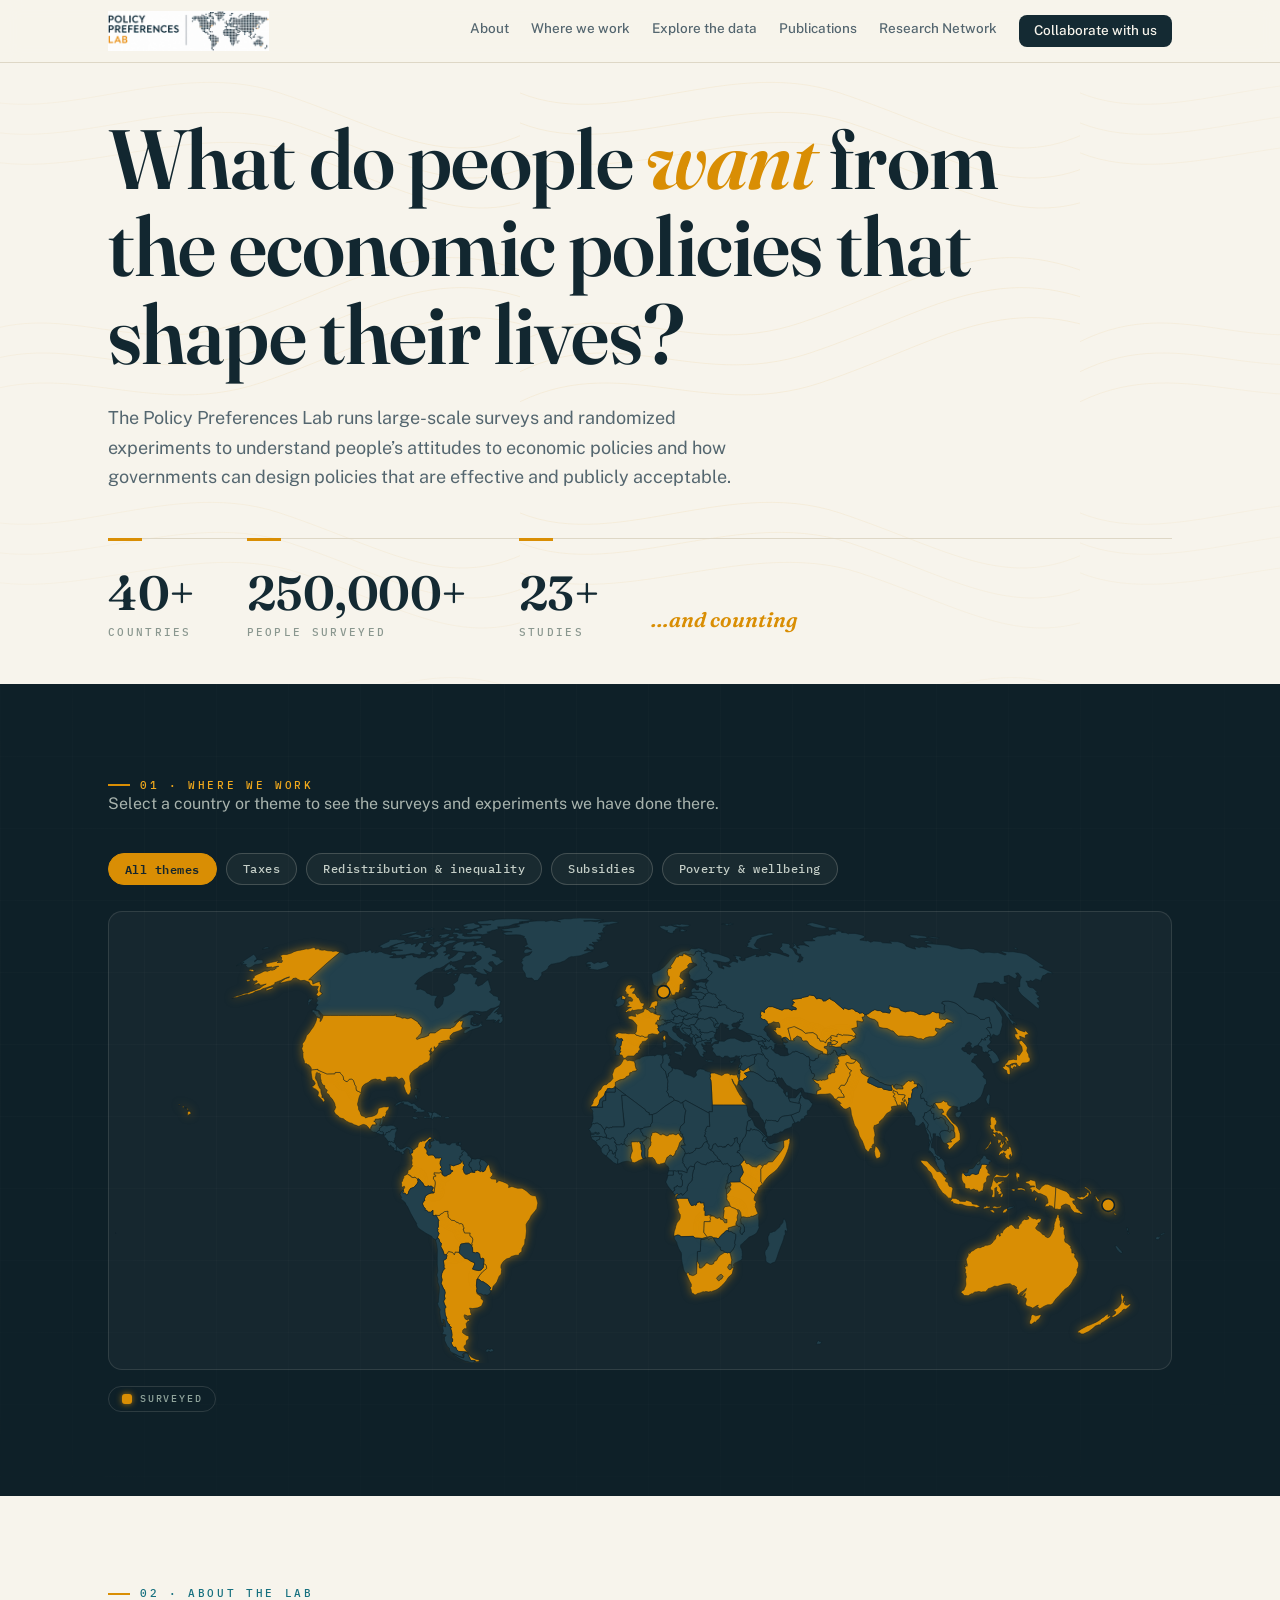
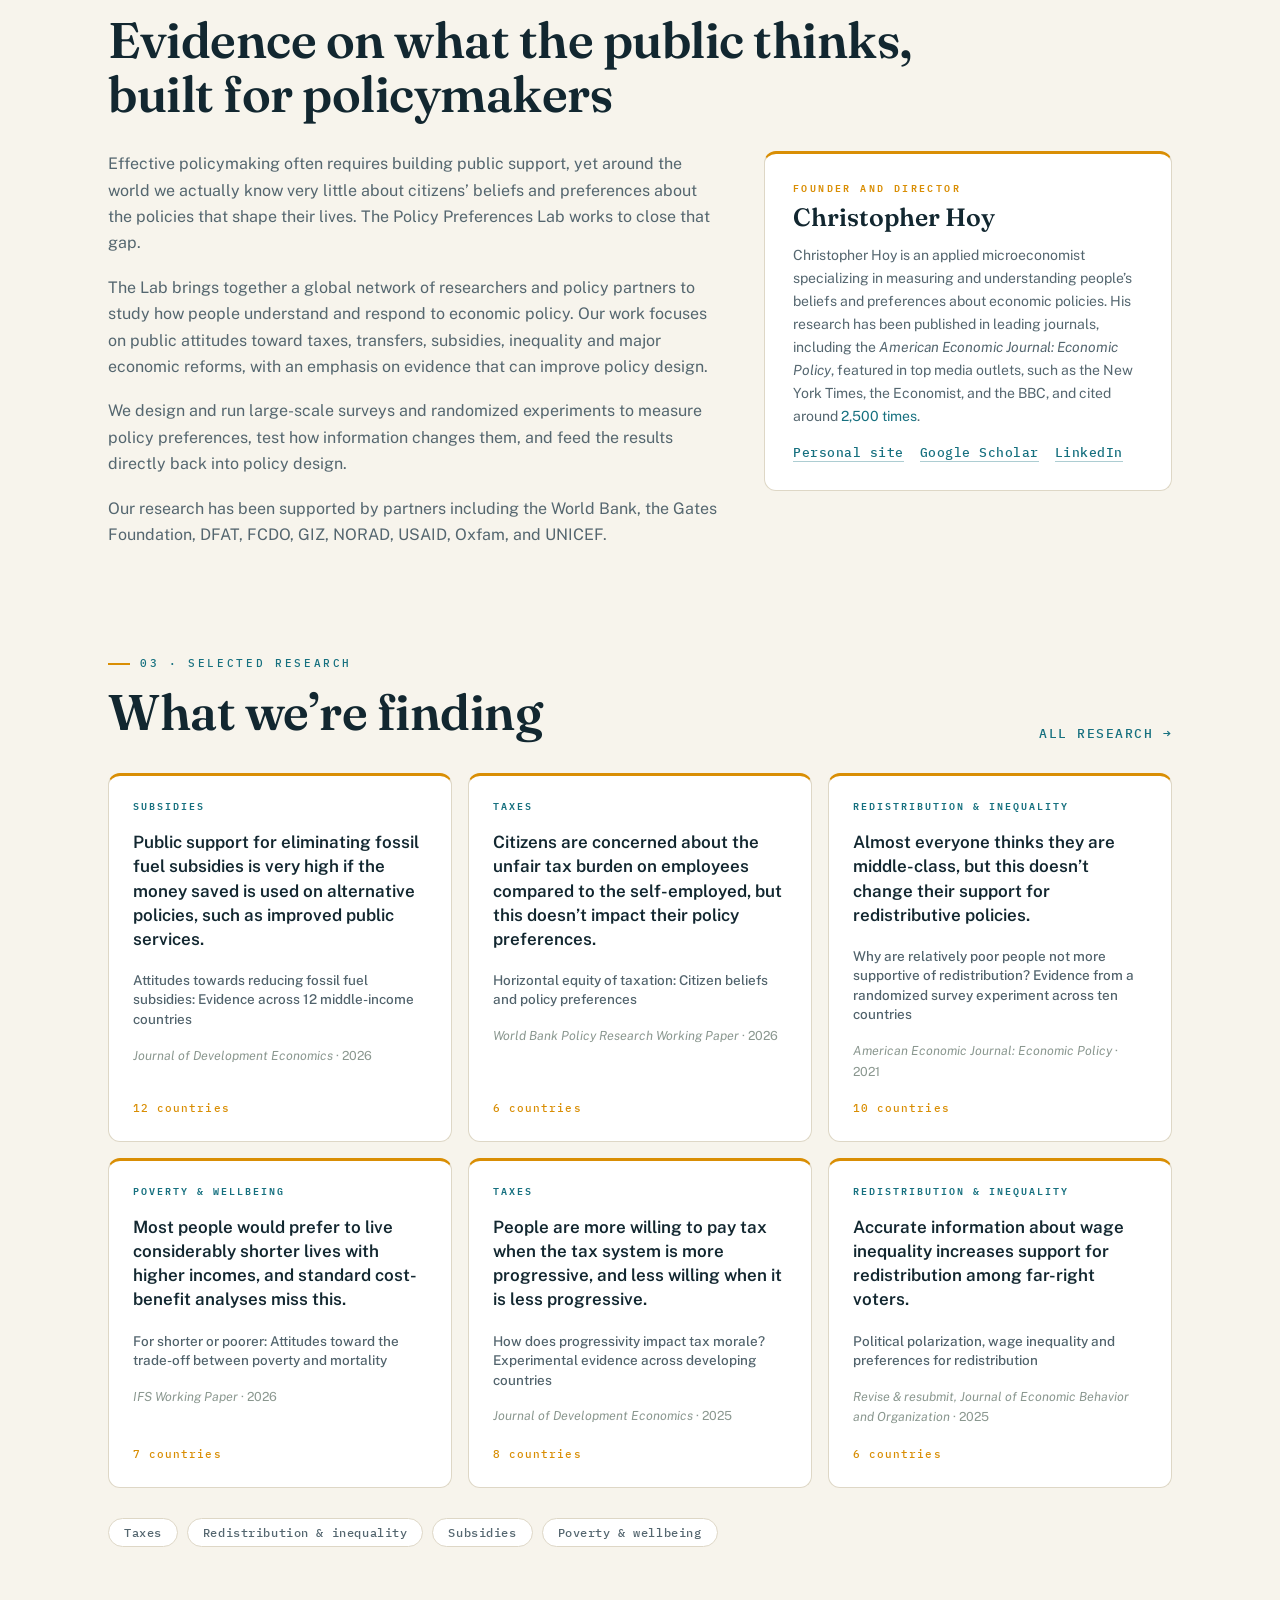
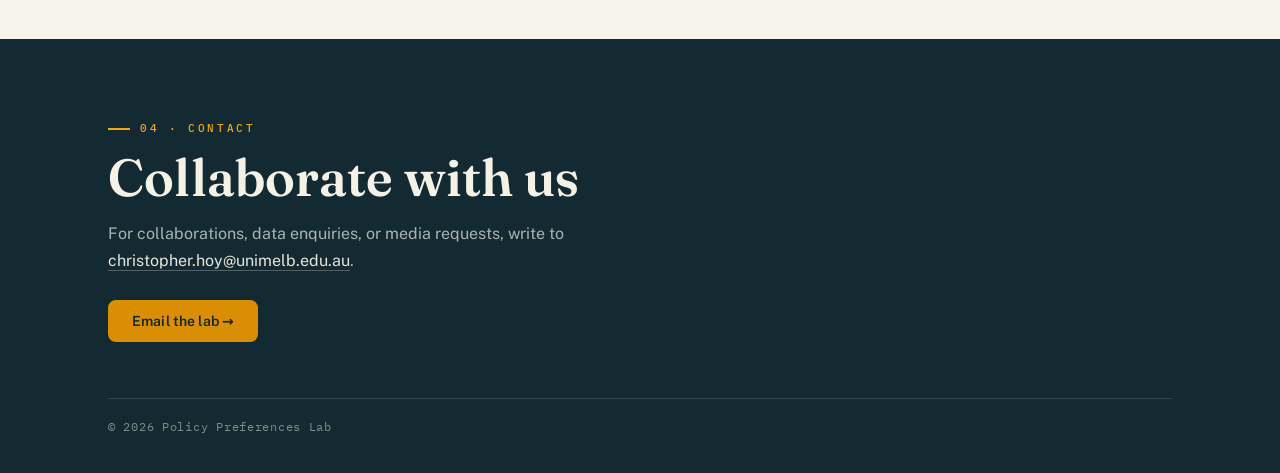
==== commit 8b4d486a: "Add files via upload" ====
--- a/index.html
+++ b/index.html
@@ -16,7 +16,6 @@
   <link rel="stylesheet" href="style.css">
   <link rel="icon" type="image/png" href="favicon.png">
 <link rel="apple-touch-icon" href="apple-touch-icon.png">
-<rect width='100' height='100' fill='%23142a33'/><rect x='22' y='22' width='56' height='56' fill='%23d98e04'/></svg>">
 </head>
 <body>
 
@@ -24,10 +23,11 @@
   <div class="wrap">
     <a class="wordmark" href="index.html"><img src="logo.png" alt="Policy Preferences Lab" class="logoimg"></a>
     <nav class="mainnav" aria-label="Main">
+      <a href="#about">About</a>
       <a href="#map">Where we work</a>
       <a href="data.html">Explore the data</a>
-      <a href="research.html">Research</a>
-      <a href="#about">About</a>
+      <a href="research.html">Publications</a>
+      <a href="research-network.html">Research Network</a>
       <a class="navbtn" href="#contact">Collaborate with us</a>
     </nav>
   </div>
@@ -72,7 +72,7 @@
           </div>
           <div class="maplegend">
             <span class="key"><span class="sw s-active"></span> Surveyed</span>
-            <span class="key"><span class="sw s-sel"></span> Selected</span>
+            <span class="key key-sel"><span class="sw s-sel"></span> Selected</span>
           </div>
         </div>
         <aside class="mappanel" id="mappanel" aria-live="polite"></aside>
--- a/style.css
+++ b/style.css
@@ -116,6 +116,8 @@
 .maplegend{display:flex;gap:20px;margin-top:16px;flex-wrap:wrap}
 .key{font:500 10px/1 var(--mono);letter-spacing:.18em;text-transform:uppercase;color:#8fa39b;
   display:flex;align-items:center;gap:8px;border:1px solid rgba(232,228,216,.14);border-radius:99px;padding:7px 13px}
+.maplegend .key-sel{display:none}
+body.has-map-selection .maplegend .key-sel{display:flex}
 .sw{width:10px;height:10px;border-radius:3px;display:inline-block}
 .s-active{background:var(--ochre);box-shadow:0 0 6px rgba(217,142,4,.8)}
 .s-sel{background:#f7f3e6;box-shadow:0 0 6px rgba(247,243,230,.8)}
@@ -252,6 +254,7 @@
 .chip.dim{opacity:.32;pointer-events:none}
 #worldmap .micro.off{display:none}
 .stat.counting{align-self:end}
+.stat.counting::before{display:none}
 .cnote{font:italic 600 21px/1 var(--disp);color:var(--ochre);padding-bottom:8px}
 #themesrow .theme-tag{cursor:pointer;transition:all .15s ease}
 #themesrow .theme-tag:hover{border-color:var(--ochre);color:var(--ink)}
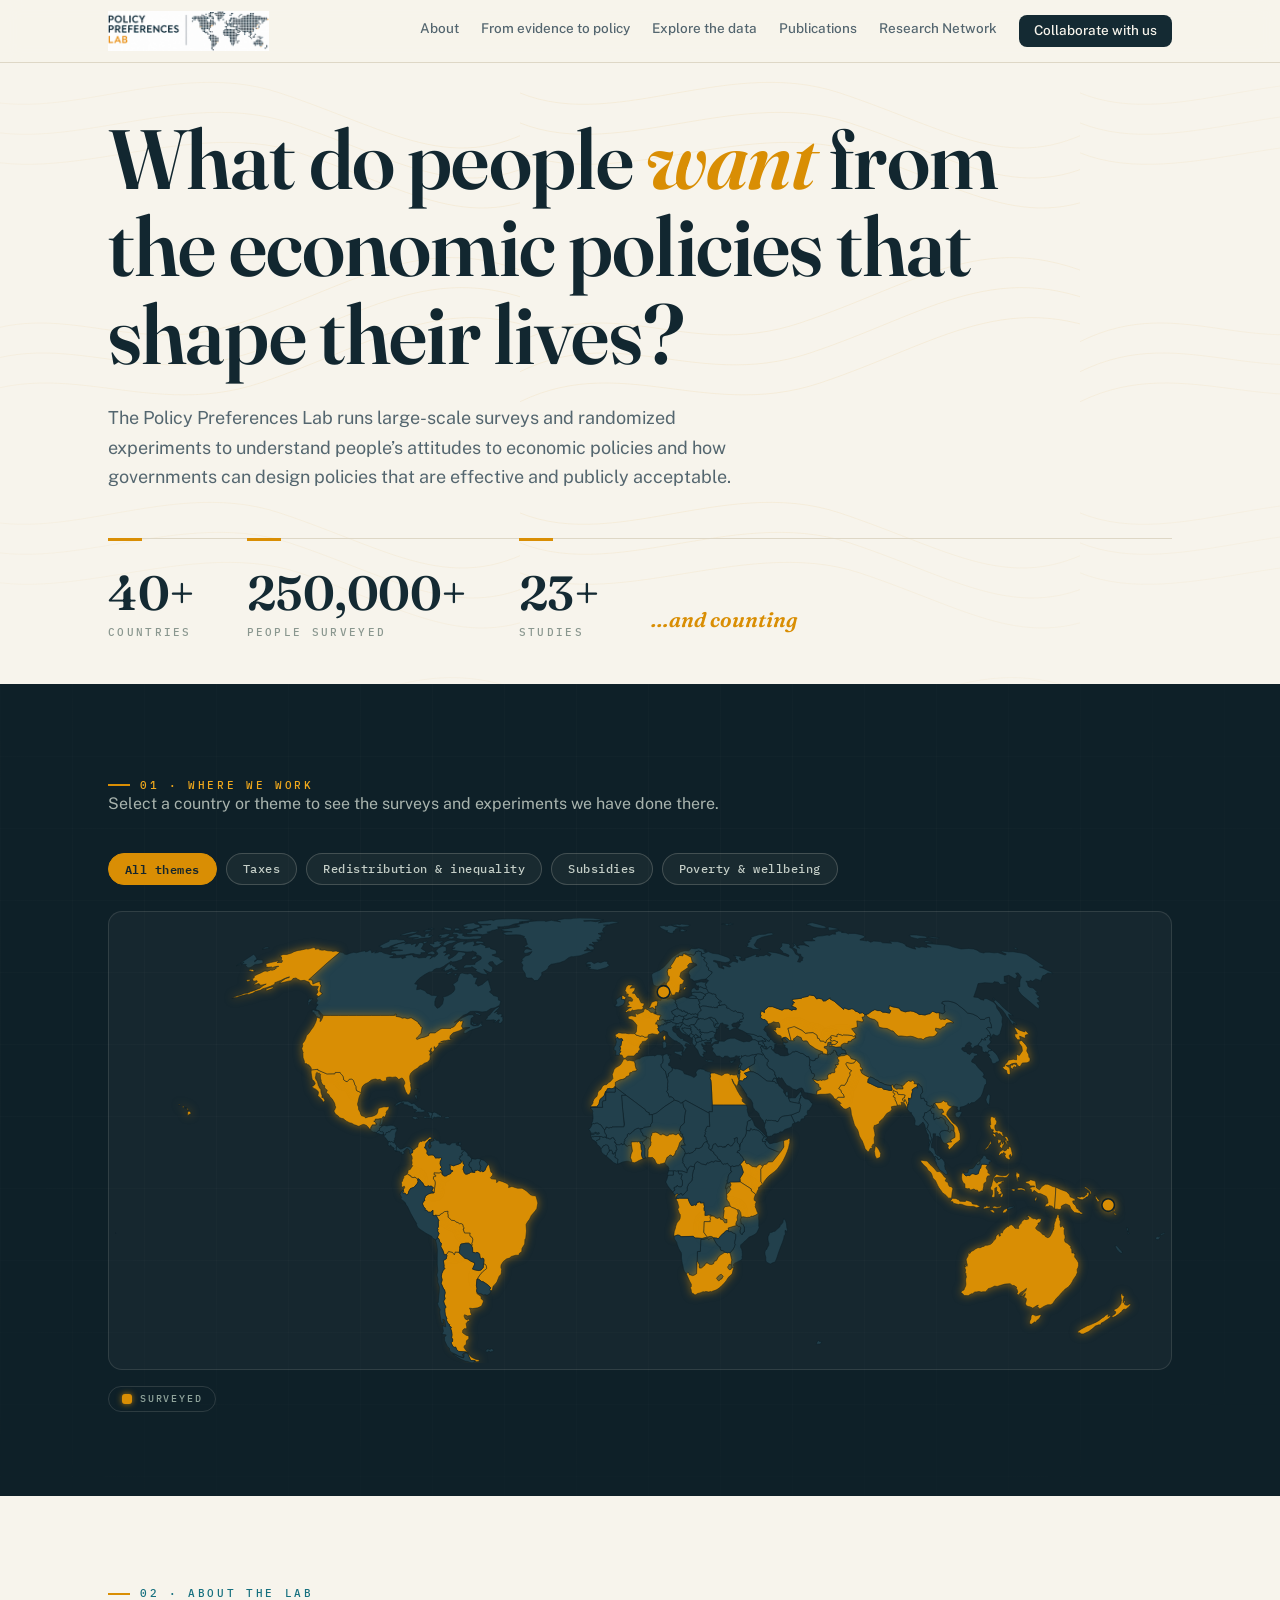
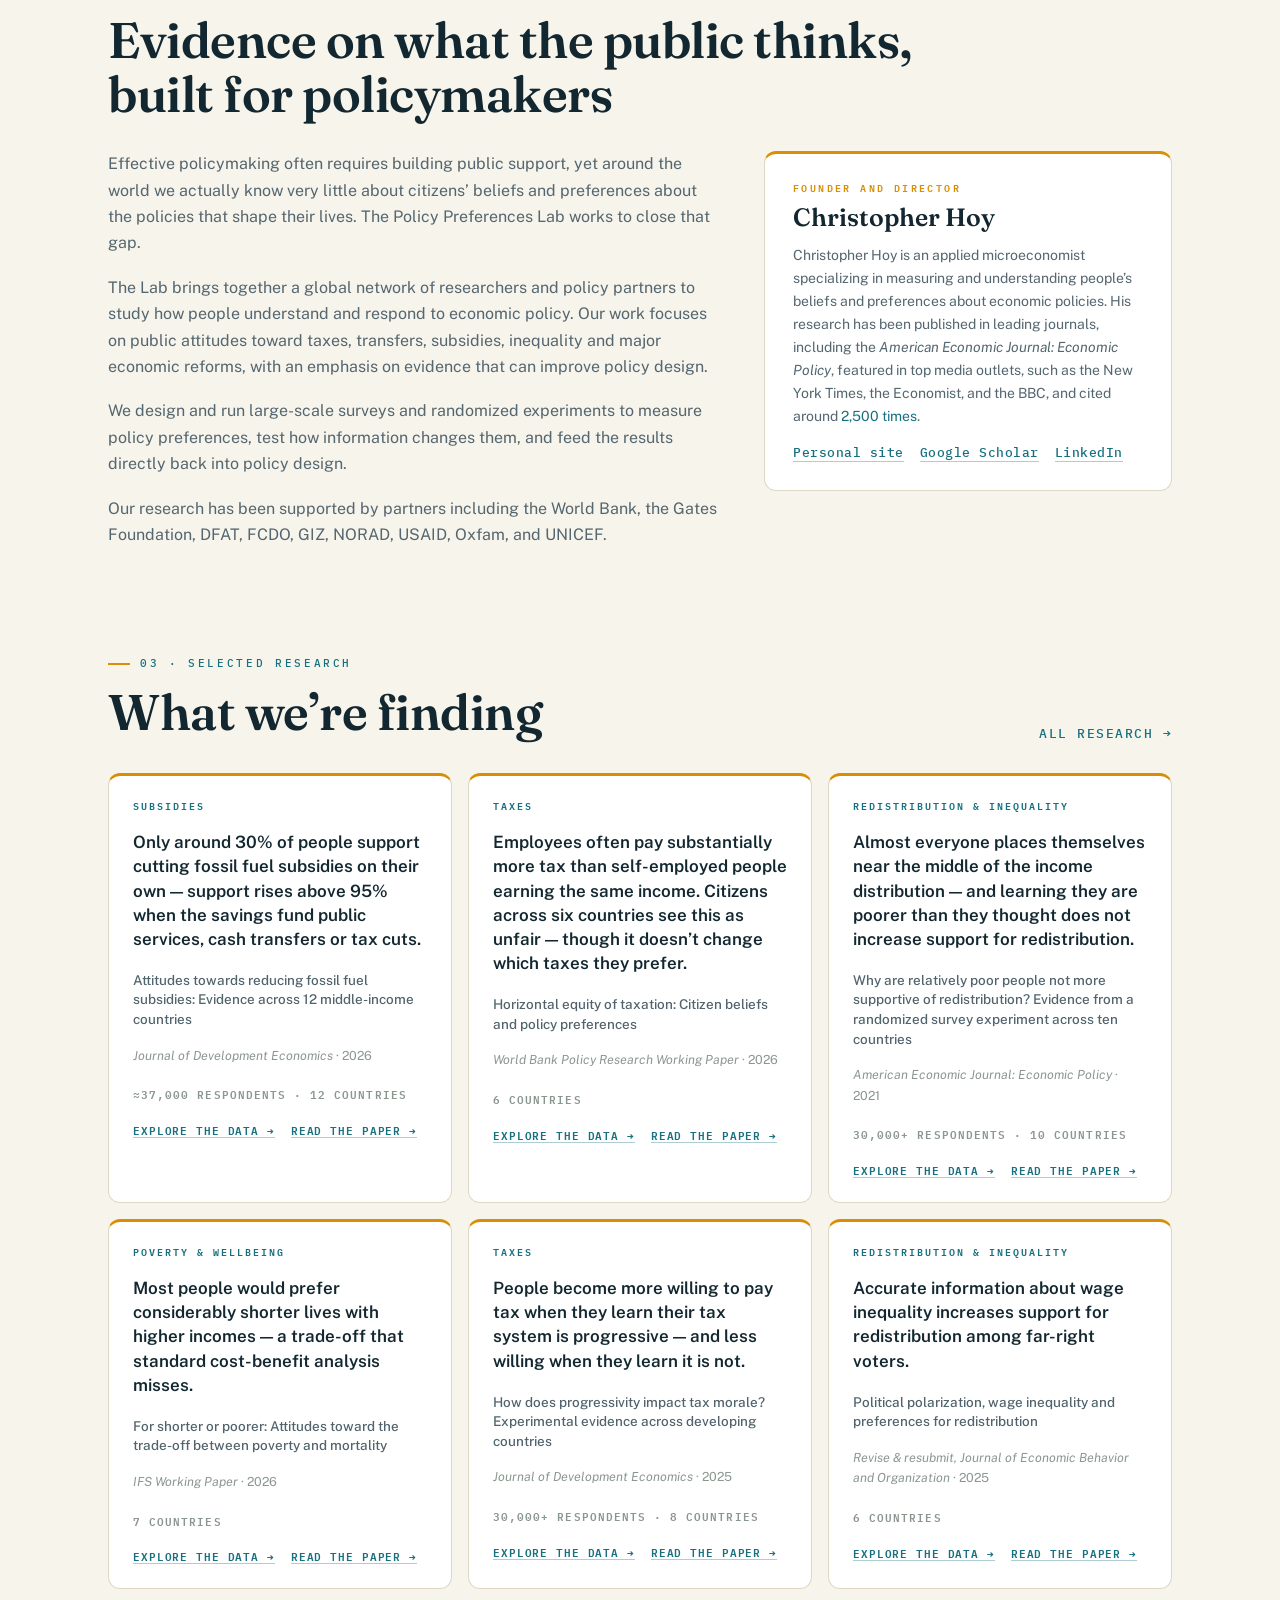
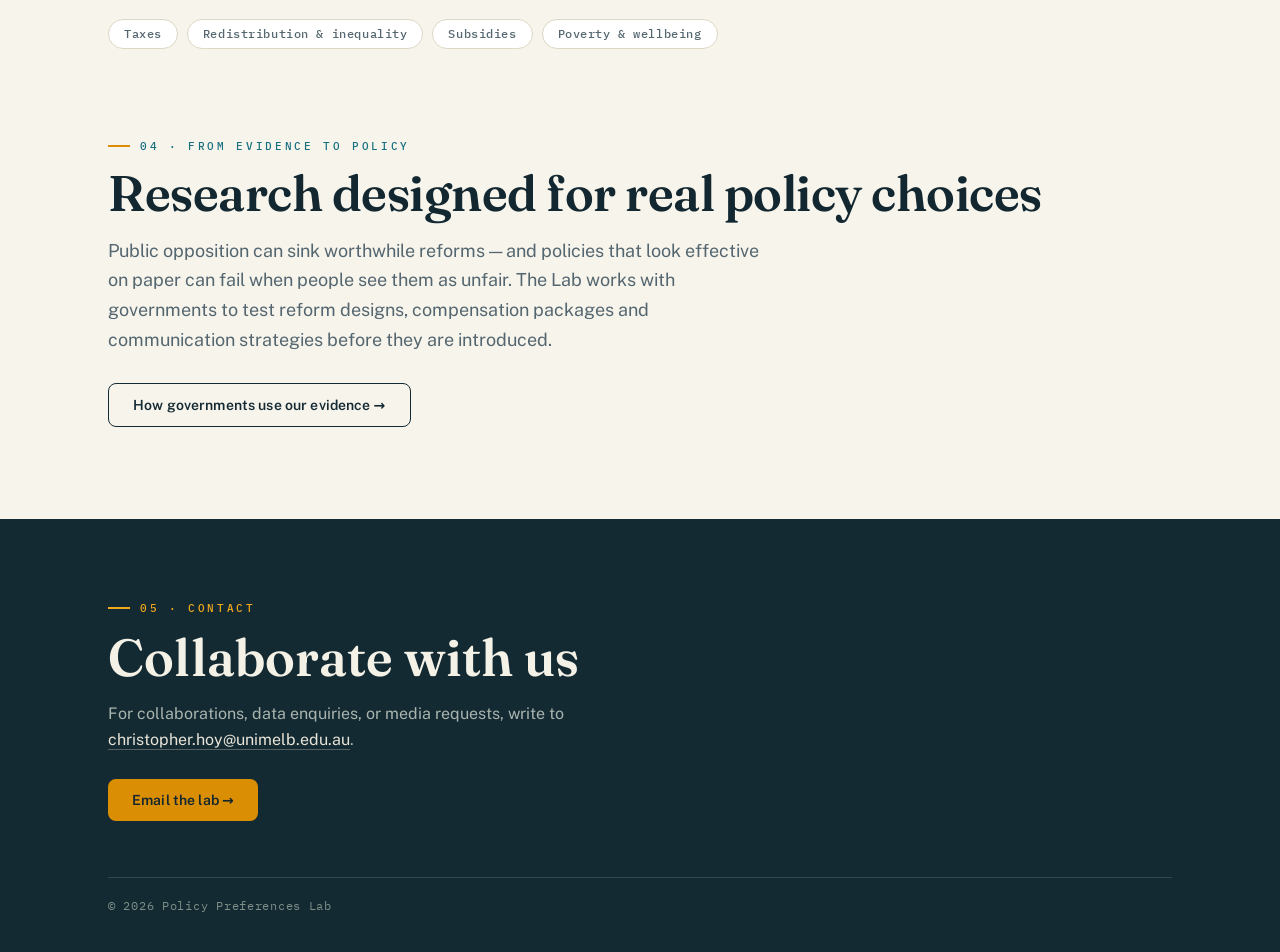
==== commit 76b1b888: "Add files via upload" ====
--- a/index.html
+++ b/index.html
@@ -24,7 +24,7 @@
     <a class="wordmark" href="index.html"><img src="logo.png" alt="Policy Preferences Lab" class="logoimg"></a>
     <nav class="mainnav" aria-label="Main">
       <a href="#about">About</a>
-      <a href="#map">Where we work</a>
+      <a href="evidence-to-policy.html">From evidence to policy</a>
       <a href="data.html">Explore the data</a>
       <a href="research.html">Publications</a>
       <a href="research-network.html">Research Network</a>
@@ -135,6 +135,19 @@
     </div>
   </section>
 
+  <!-- ================================================ evidence to policy -->
+  <section class="section" id="policy" style="padding-top:0">
+    <div class="wrap">
+      <div class="eyebrow">04 · From evidence to policy</div>
+      <h2 style="margin:14px 0 16px">Research designed for real policy choices</h2>
+      <p class="lede" style="margin-bottom:28px">Public opposition can sink worthwhile reforms — and
+        policies that look effective on paper can fail when people see them as unfair. The Lab works
+        with governments to test reform designs, compensation packages and communication strategies
+        before they are introduced.</p>
+      <a class="btn ghost" href="evidence-to-policy.html">How governments use our evidence →</a>
+    </div>
+  </section>
+
 </main>
 
 <!-- ================================================================ footer -->
@@ -142,7 +155,7 @@
   <div class="wrap">
     <div class="footgrid" data-rv>
       <div>
-        <div class="eyebrow">04 · Contact</div>
+        <div class="eyebrow">05 · Contact</div>
         <h2>Collaborate with us</h2>
         <p style="max-width:46ch">For collaborations, data enquiries, or media requests, write to
           <a href="mailto:christopher.hoy@unimelb.edu.au">christopher.hoy@unimelb.edu.au</a>.</p>
--- a/style.css
+++ b/style.css
@@ -211,6 +211,14 @@
 .pub-title a:hover{color:var(--teal)}
 .pub-authors{font-size:13.5px;color:var(--mut);margin-top:5px}
 .pub-outlet{font-size:13px;color:var(--faint);margin-top:3px}
+.c-meta{font:600 10.5px/1.5 var(--mono);letter-spacing:.1em;text-transform:uppercase;color:var(--faint);margin-top:10px}
+.c-ctas{display:flex;gap:16px;flex-wrap:wrap;margin-top:12px}
+.c-ctas a{font:600 11px/1 var(--mono);letter-spacing:.08em;text-transform:uppercase;color:var(--teal);border-bottom:1px solid rgba(22,112,127,.35);padding-bottom:2px}
+.c-ctas a:hover{color:var(--ochre);border-color:var(--ochre)}
+.pub-blogs{margin-top:7px;font-size:12.5px;color:var(--faint)}
+.pub-blogs .pb-label{font:600 9.5px/1 var(--mono);letter-spacing:.18em;text-transform:uppercase;color:var(--ochre);margin-right:10px}
+.pub-blogs a{color:var(--teal);border-bottom:1px solid rgba(22,112,127,.35);padding-bottom:1px}
+.pub-blogs .pb-sep{color:var(--faint)}
 .pub-tags{display:flex;flex-wrap:wrap;gap:7px;margin-top:11px}
 .ctag{font:500 10.5px/1 var(--mono);letter-spacing:.06em;color:var(--teal);
   border:1px solid rgba(22,112,127,.35);border-radius:99px;padding:5px 11px;background:#fff}
@@ -295,3 +303,14 @@
 .card .c-find{font:600 17px/1.42 var(--body);color:var(--ink);margin:10px 0 10px}
 .card h3.c-sub{font:500 13.5px/1.45 var(--body);margin:0 0 6px}
 .card h3.c-sub a{color:#51636c}
+
+/* ---------------- publication thumbnails (v6) ---------------- */
+li.has-thumb{display:flex;gap:20px;align-items:flex-start}
+.pub-thumb{flex:0 0 200px}
+.pub-thumb img{width:100%;aspect-ratio:8/5;object-fit:cover;border-radius:10px;display:block;
+  border:1px solid var(--line);background:var(--paper2)}
+.pub-main{flex:1;min-width:0}
+@media (max-width:620px){
+  li.has-thumb{flex-direction:column;gap:12px}
+  .pub-thumb{flex:none;width:100%;max-width:340px}
+}
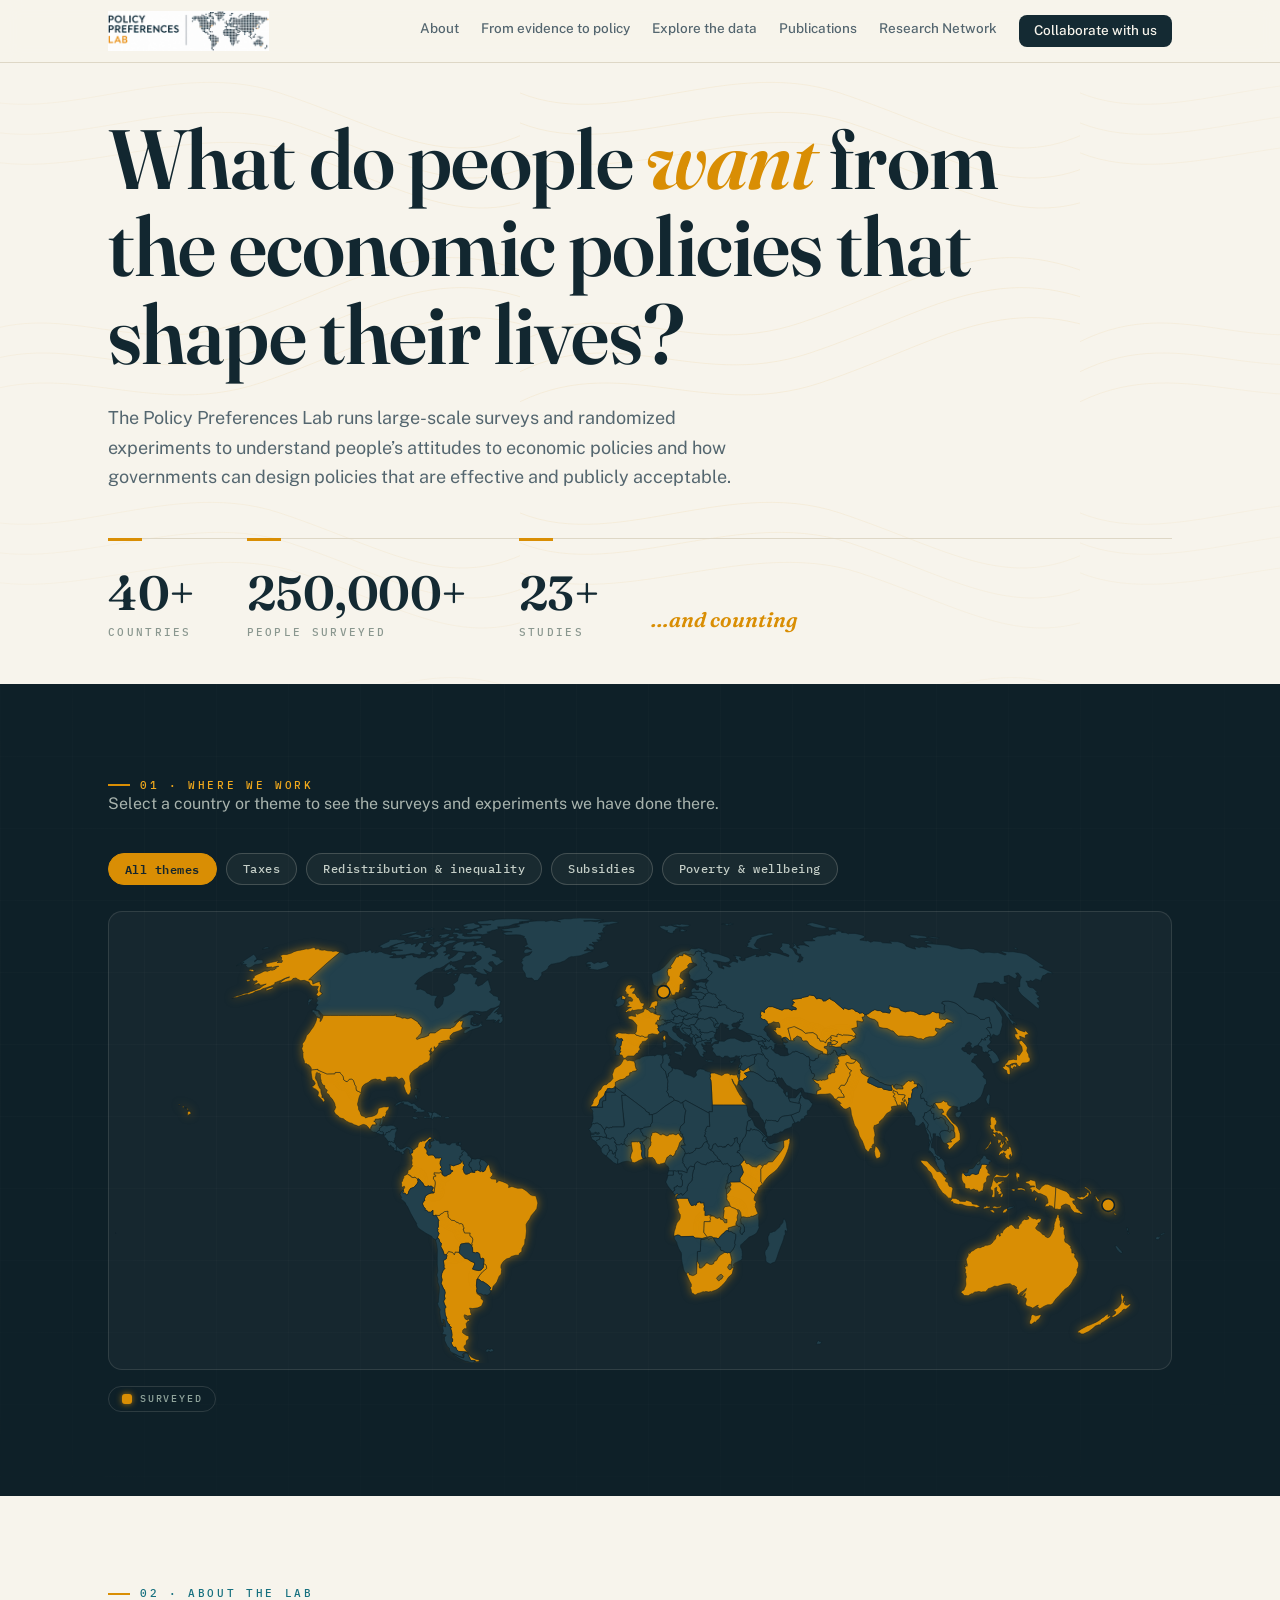
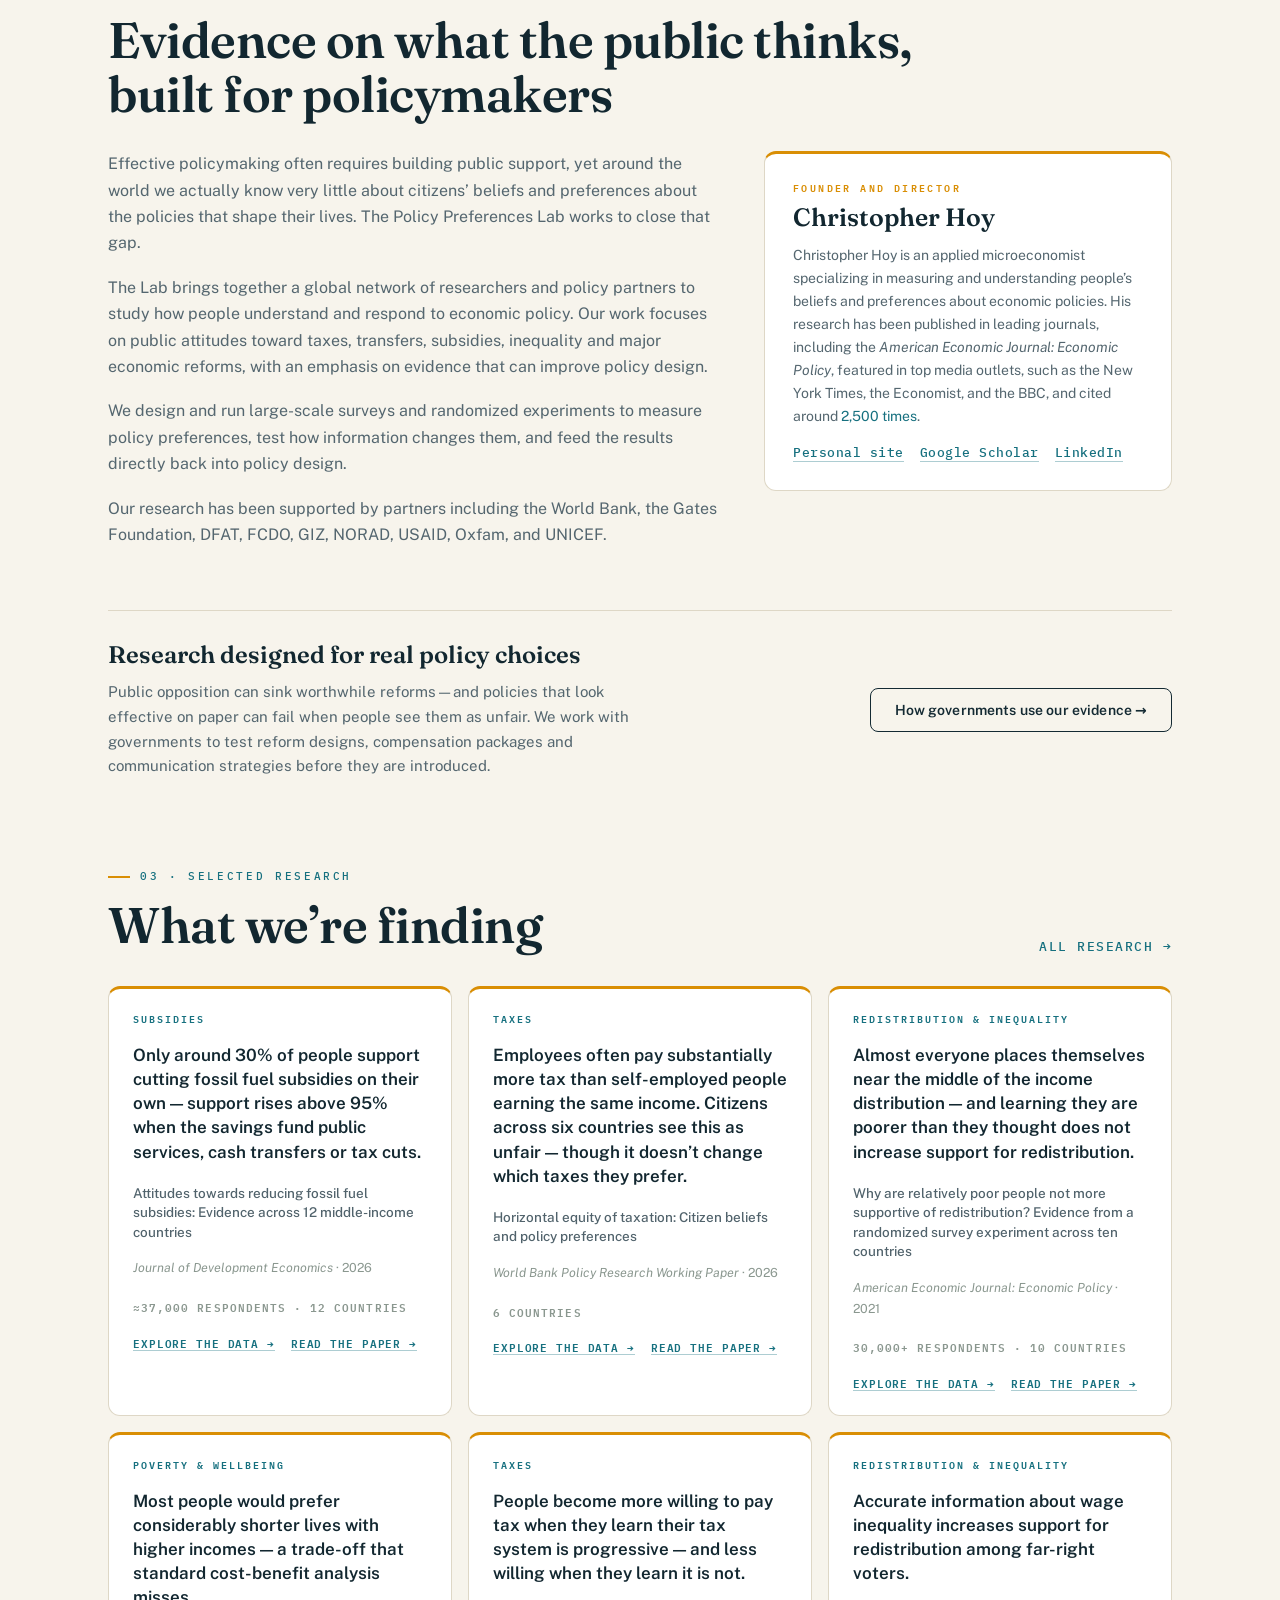
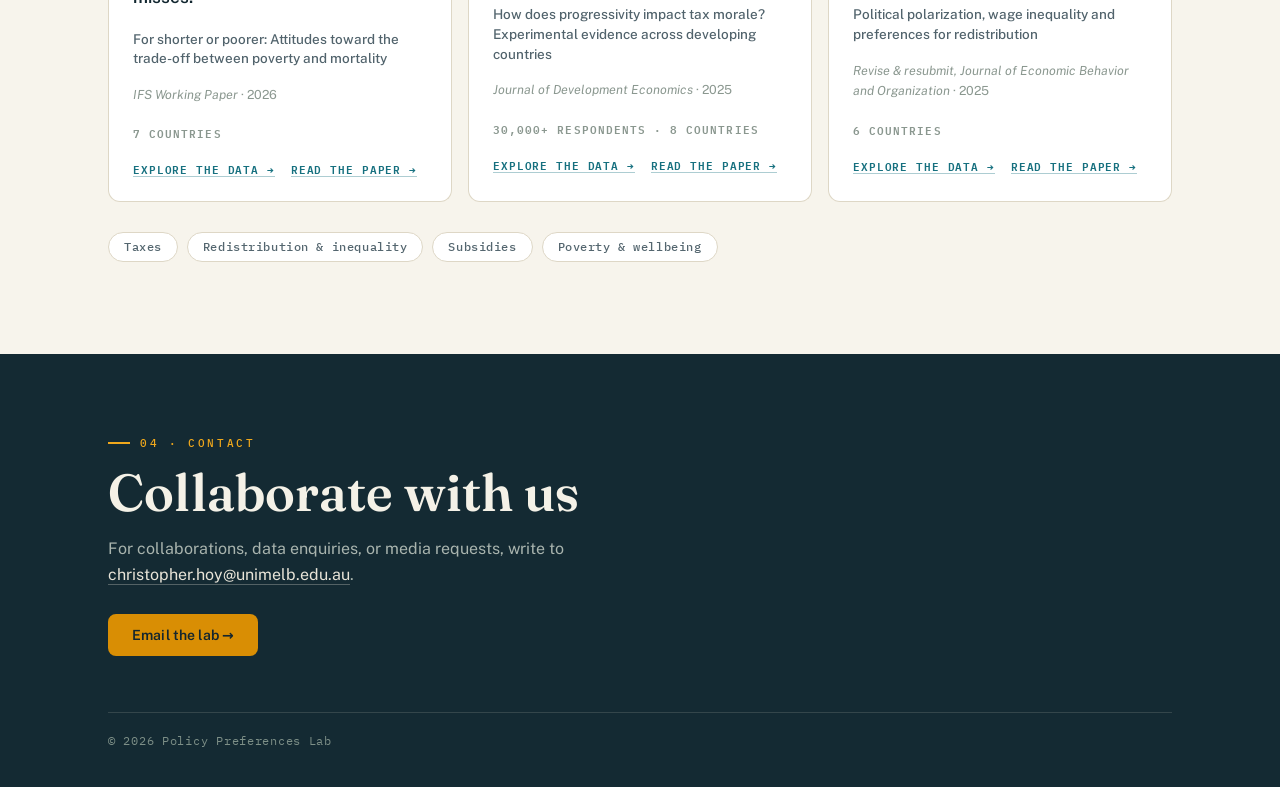
==== commit 91e92894: "Add files via upload" ====
--- a/index.html
+++ b/index.html
@@ -10,6 +10,11 @@
   <meta property="og:description" content="The Policy Preferences Lab runs large-scale surveys and randomized experiments to understand people’s attitudes to economic policies and how governments can design policies that are effective and publicly acceptable.">
   <meta property="og:type" content="website">
   <meta property="og:site_name" content="Policy Preferences Lab">
+  <meta property="og:image" content="https://policypreferenceslab.org/og-image.png">
+  <meta property="og:image:width" content="1200">
+  <meta property="og:image:height" content="630">
+  <meta name="twitter:card" content="summary_large_image">
+  <link rel="canonical" href="https://policypreferenceslab.org/">
   <link rel="preconnect" href="https://fonts.googleapis.com">
   <link rel="preconnect" href="https://fonts.gstatic.com" crossorigin>
   <link href="https://fonts.googleapis.com/css2?family=Fraunces:ital,opsz,wght@0,9..144,100..900;1,9..144,100..900&family=Public+Sans:wght@400;500;600&family=IBM+Plex+Mono:wght@400;500;600&display=swap" rel="stylesheet">
@@ -117,6 +122,17 @@
           </div>
         </div>
       </div>
+
+      <div class="policy-callout" id="policy" data-rv>
+        <div>
+          <h3>Research designed for real policy choices</h3>
+          <p>Public opposition can sink worthwhile reforms&thinsp;&mdash;&thinsp;and policies that
+            look effective on paper can fail when people see them as unfair. We work with
+            governments to test reform designs, compensation packages and communication
+            strategies before they are introduced.</p>
+        </div>
+        <a class="btn ghost" href="evidence-to-policy.html">How governments use our evidence →</a>
+      </div>
     </div>
   </section>
 
@@ -135,19 +151,6 @@
     </div>
   </section>
 
-  <!-- ================================================ evidence to policy -->
-  <section class="section" id="policy" style="padding-top:0">
-    <div class="wrap">
-      <div class="eyebrow">04 · From evidence to policy</div>
-      <h2 style="margin:14px 0 16px">Research designed for real policy choices</h2>
-      <p class="lede" style="margin-bottom:28px">Public opposition can sink worthwhile reforms — and
-        policies that look effective on paper can fail when people see them as unfair. The Lab works
-        with governments to test reform designs, compensation packages and communication strategies
-        before they are introduced.</p>
-      <a class="btn ghost" href="evidence-to-policy.html">How governments use our evidence →</a>
-    </div>
-  </section>
-
 </main>
 
 <!-- ================================================================ footer -->
@@ -155,7 +158,7 @@
   <div class="wrap">
     <div class="footgrid" data-rv>
       <div>
-        <div class="eyebrow">05 · Contact</div>
+        <div class="eyebrow">04 · Contact</div>
         <h2>Collaborate with us</h2>
         <p style="max-width:46ch">For collaborations, data enquiries, or media requests, write to
           <a href="mailto:christopher.hoy@unimelb.edu.au">christopher.hoy@unimelb.edu.au</a>.</p>
--- a/style.css
+++ b/style.css
@@ -314,3 +314,11 @@
   li.has-thumb{flex-direction:column;gap:12px}
   .pub-thumb{flex:none;width:100%;max-width:340px}
 }
+
+/* ---------------- about: evidence-to-policy callout ---------------- */
+.policy-callout{margin-top:44px;border-top:1px solid var(--line);padding-top:30px;
+  display:flex;gap:34px;align-items:center;justify-content:space-between}
+.policy-callout h3{font:600 24px/1.2 var(--disp);margin:0 0 10px}
+.policy-callout p{font-size:15px;color:var(--mut);max-width:62ch;margin:0}
+.policy-callout .btn{flex:0 0 auto;white-space:nowrap}
+@media(max-width:760px){.policy-callout{flex-direction:column;align-items:flex-start;gap:18px}}
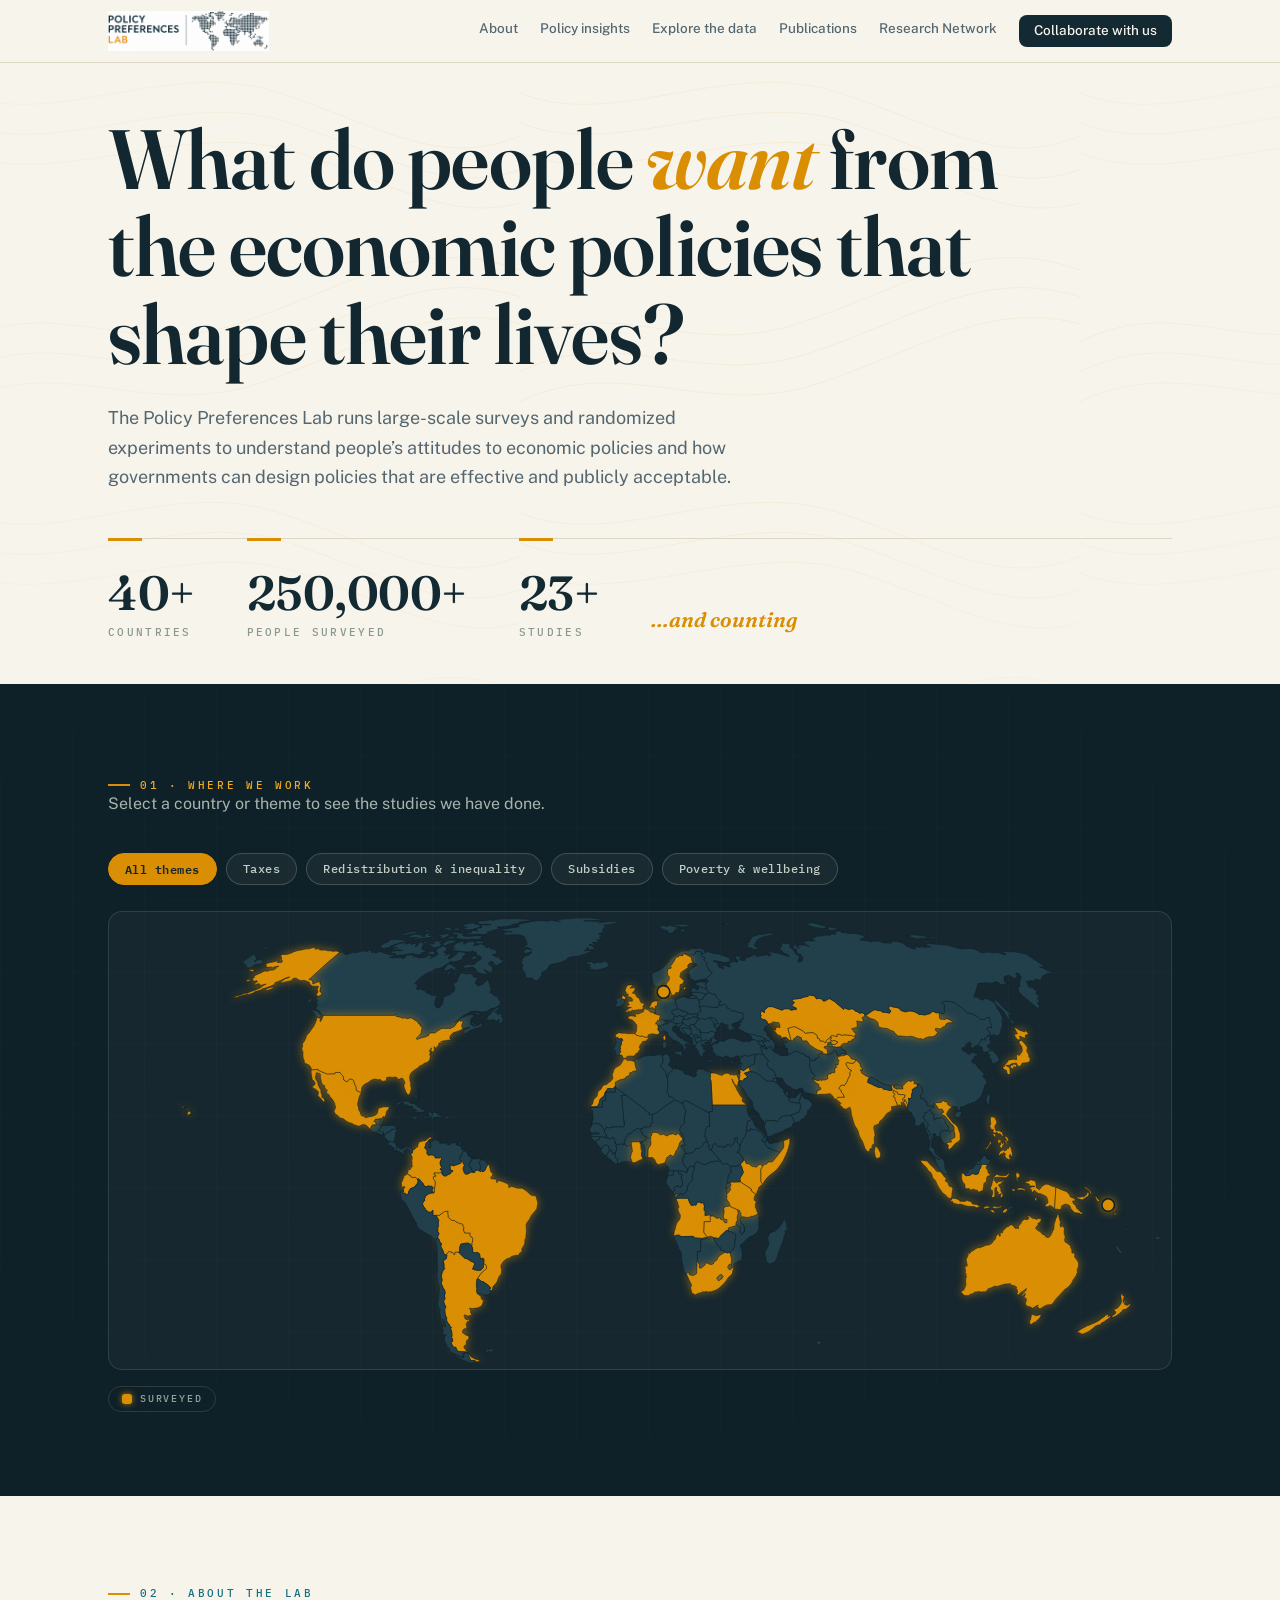
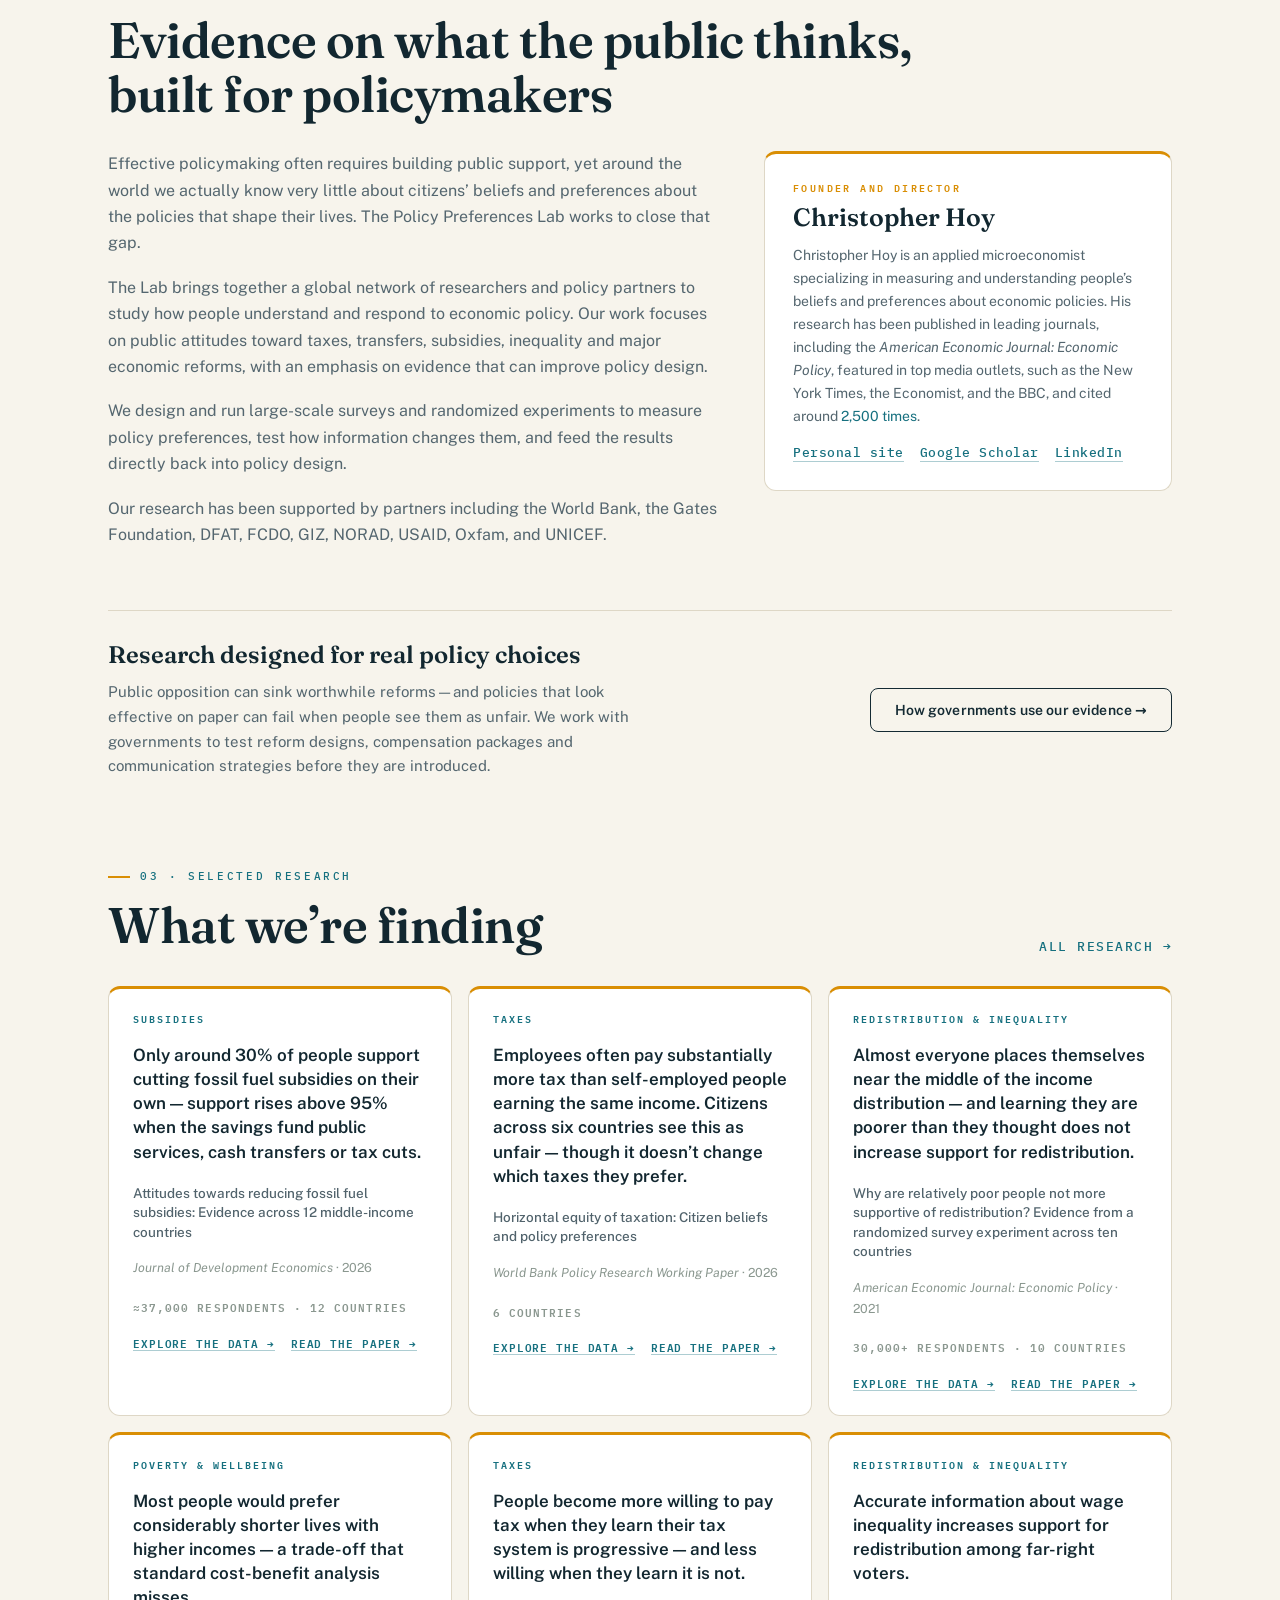
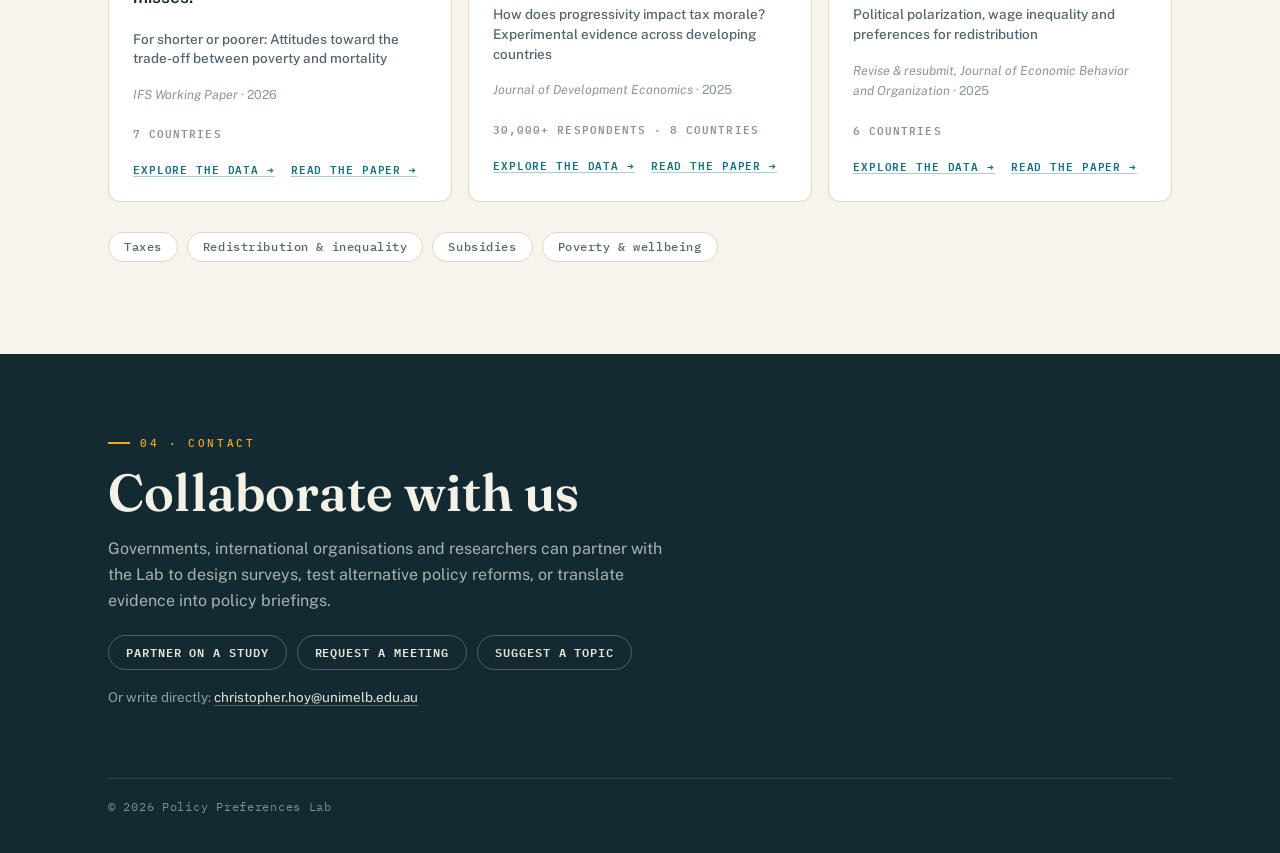
==== commit 70dcc3c5: "Add files via upload" ====
--- a/index.html
+++ b/index.html
@@ -29,7 +29,7 @@
     <a class="wordmark" href="index.html"><img src="logo.png" alt="Policy Preferences Lab" class="logoimg"></a>
     <nav class="mainnav" aria-label="Main">
       <a href="#about">About</a>
-      <a href="evidence-to-policy.html">From evidence to policy</a>
+      <a href="evidence-to-policy.html">Policy insights</a>
       <a href="data.html">Explore the data</a>
       <a href="research.html">Publications</a>
       <a href="research-network.html">Research Network</a>
@@ -62,7 +62,7 @@
   <section class="mapband" id="map">
     <div class="wrap">
       <div class="eyebrow">01 · Where we work</div>
-      <p class="sub" data-rv>Select a country or theme to see the surveys and experiments we have done there.</p>
+      <p class="sub" data-rv>Select a country or theme to see the studies we have done.</p>
       <div class="themefilter" id="themefilter" data-rv aria-label="Filter by theme"></div>
 
       <div class="maplayout" data-rv>
@@ -160,9 +160,16 @@
       <div>
         <div class="eyebrow">04 · Contact</div>
         <h2>Collaborate with us</h2>
-        <p style="max-width:46ch">For collaborations, data enquiries, or media requests, write to
-          <a href="mailto:christopher.hoy@unimelb.edu.au">christopher.hoy@unimelb.edu.au</a>.</p>
-        <a class="btn" href="mailto:christopher.hoy@unimelb.edu.au">Email the lab →</a>
+        <p style="max-width:56ch">Governments, international organisations and researchers can
+          partner with the Lab to design surveys, test alternative policy reforms, or translate
+          evidence into policy briefings.</p>
+        <div class="collab-actions">
+          <a href="mailto:christopher.hoy@unimelb.edu.au?subject=Partner%20on%20a%20study">Partner on a study</a>
+          <a href="mailto:christopher.hoy@unimelb.edu.au?subject=Request%20a%20meeting">Request a meeting</a>
+          <a href="mailto:christopher.hoy@unimelb.edu.au?subject=Suggested%20topic%20for%20the%20Policy%20Preferences%20Lab">Suggest a topic</a>
+        </div>
+        <p class="collab-mail">Or write directly:
+          <a href="mailto:christopher.hoy@unimelb.edu.au">christopher.hoy@unimelb.edu.au</a></p>
       </div>
     </div>
     <div class="footnote">
--- a/style.css
+++ b/style.css
@@ -322,3 +322,11 @@
 .policy-callout p{font-size:15px;color:var(--mut);max-width:62ch;margin:0}
 .policy-callout .btn{flex:0 0 auto;white-space:nowrap}
 @media(max-width:760px){.policy-callout{flex-direction:column;align-items:flex-start;gap:18px}}
+
+/* ---------------- footer: collaborate actions ---------------- */
+.collab-actions{display:flex;flex-wrap:wrap;gap:10px;margin:20px 0 16px}
+.collab-actions a{font:600 11.5px/1 var(--mono);letter-spacing:.08em;text-transform:uppercase;
+  color:#e8e4d8;border:1px solid rgba(232,228,216,.28);border-radius:99px;padding:11px 17px}
+.collab-actions a:hover{color:var(--ochre-h);border-color:var(--ochre-h)}
+.collab-mail{font-size:13.5px;color:#8fa39b}
+.collab-mail a{color:#e8e4d8;border-bottom:1px solid rgba(232,228,216,.3)}
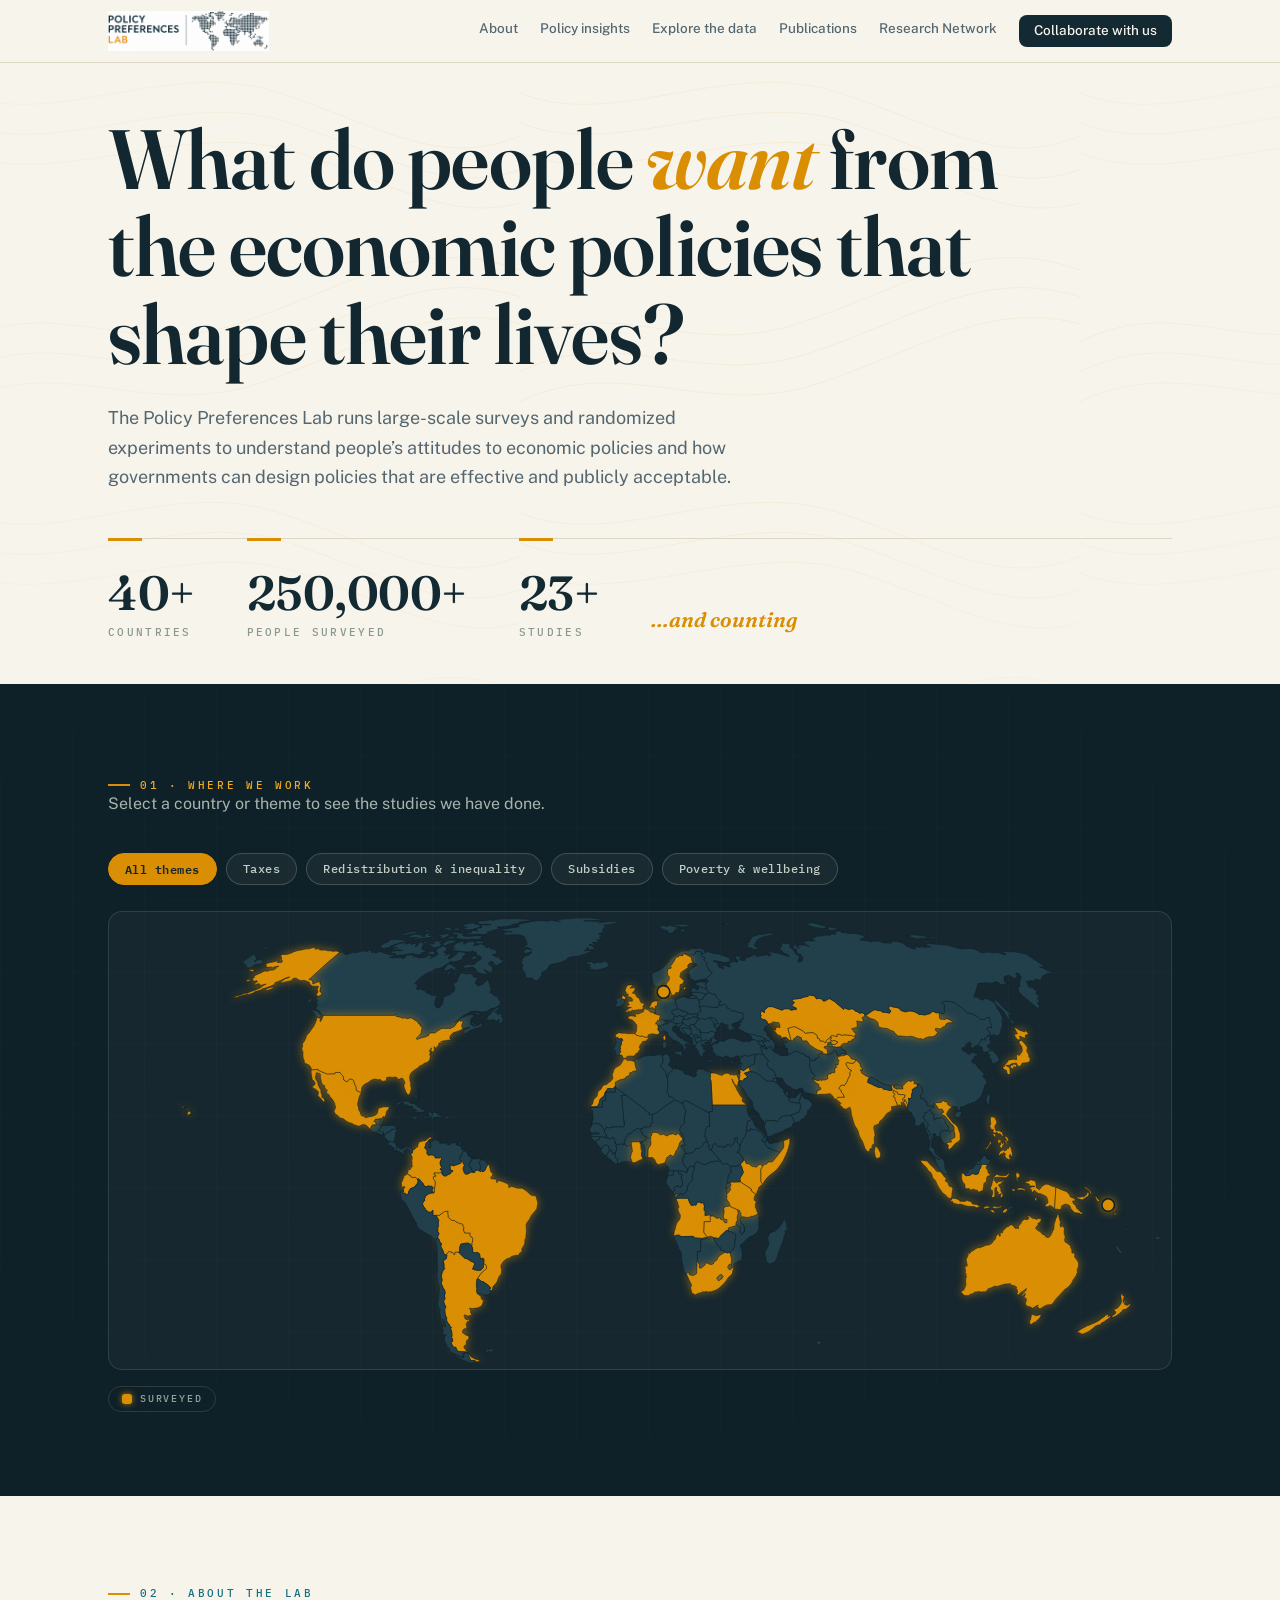
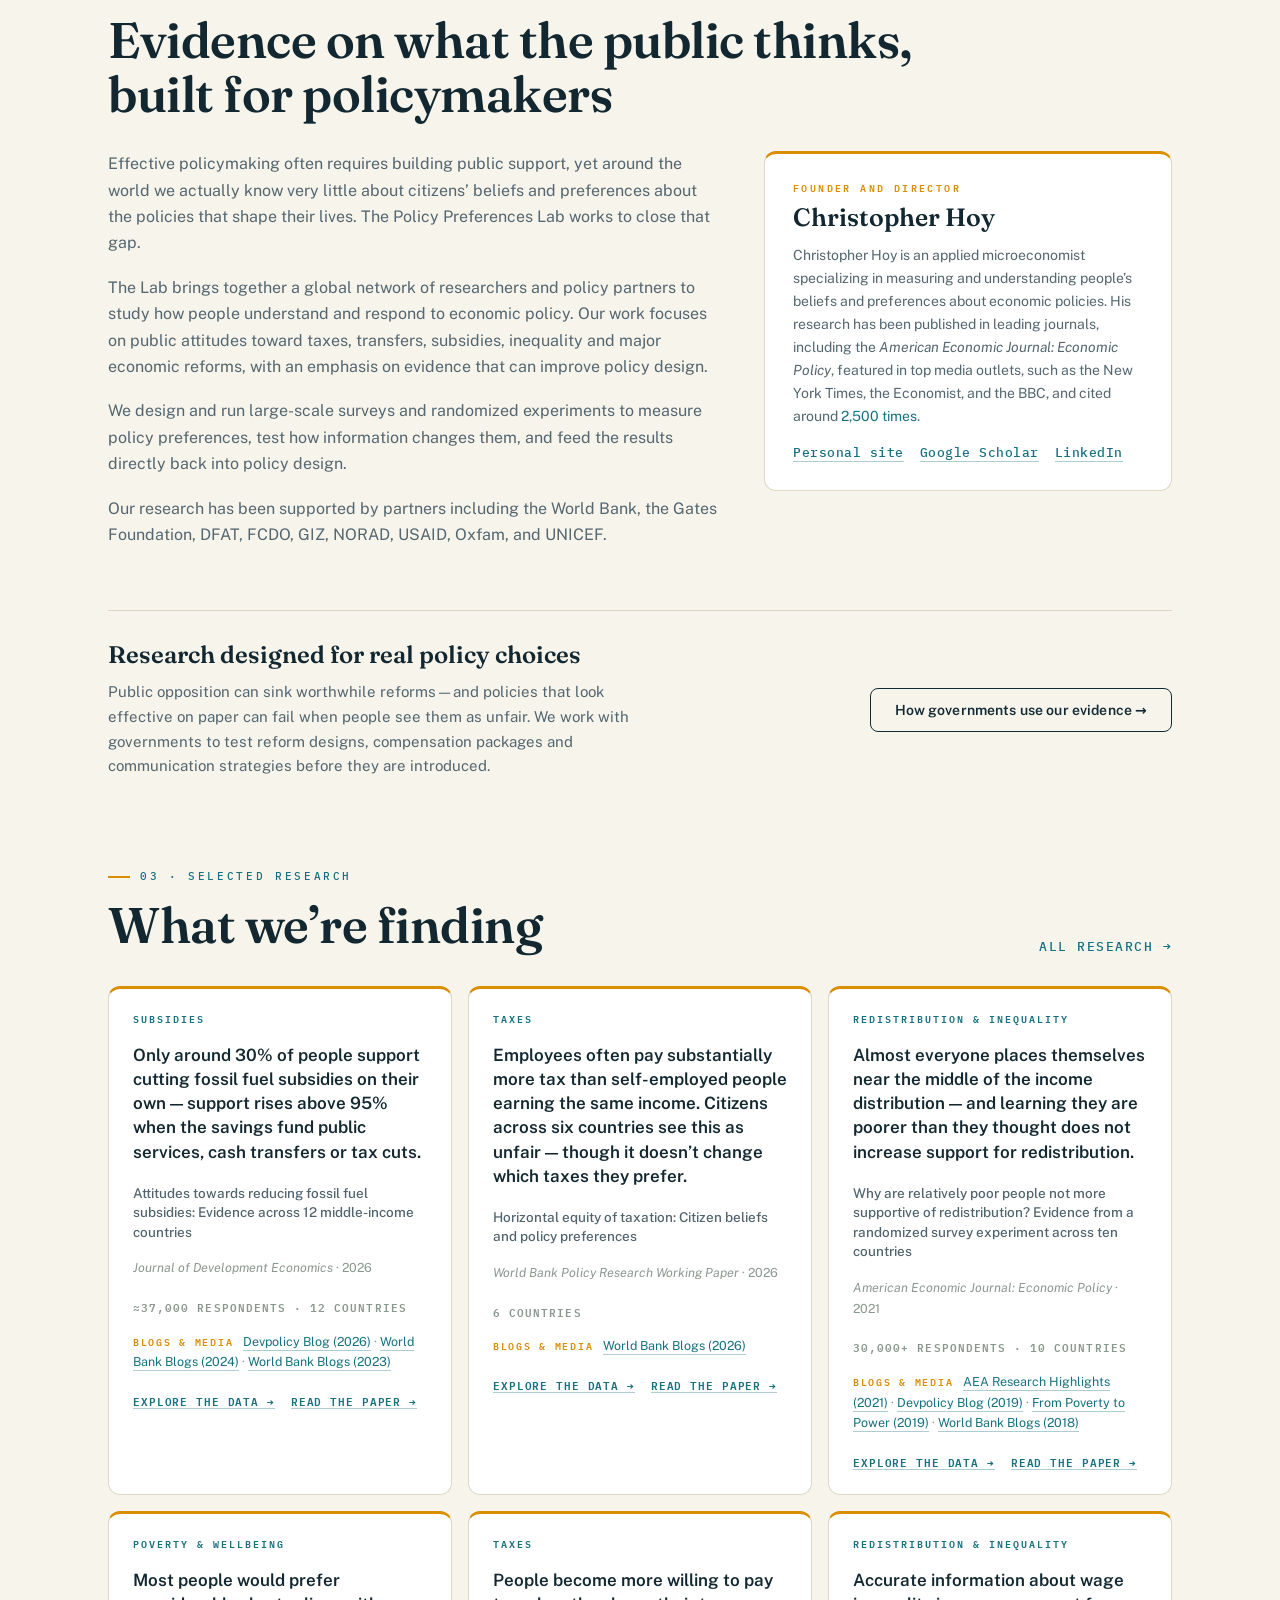
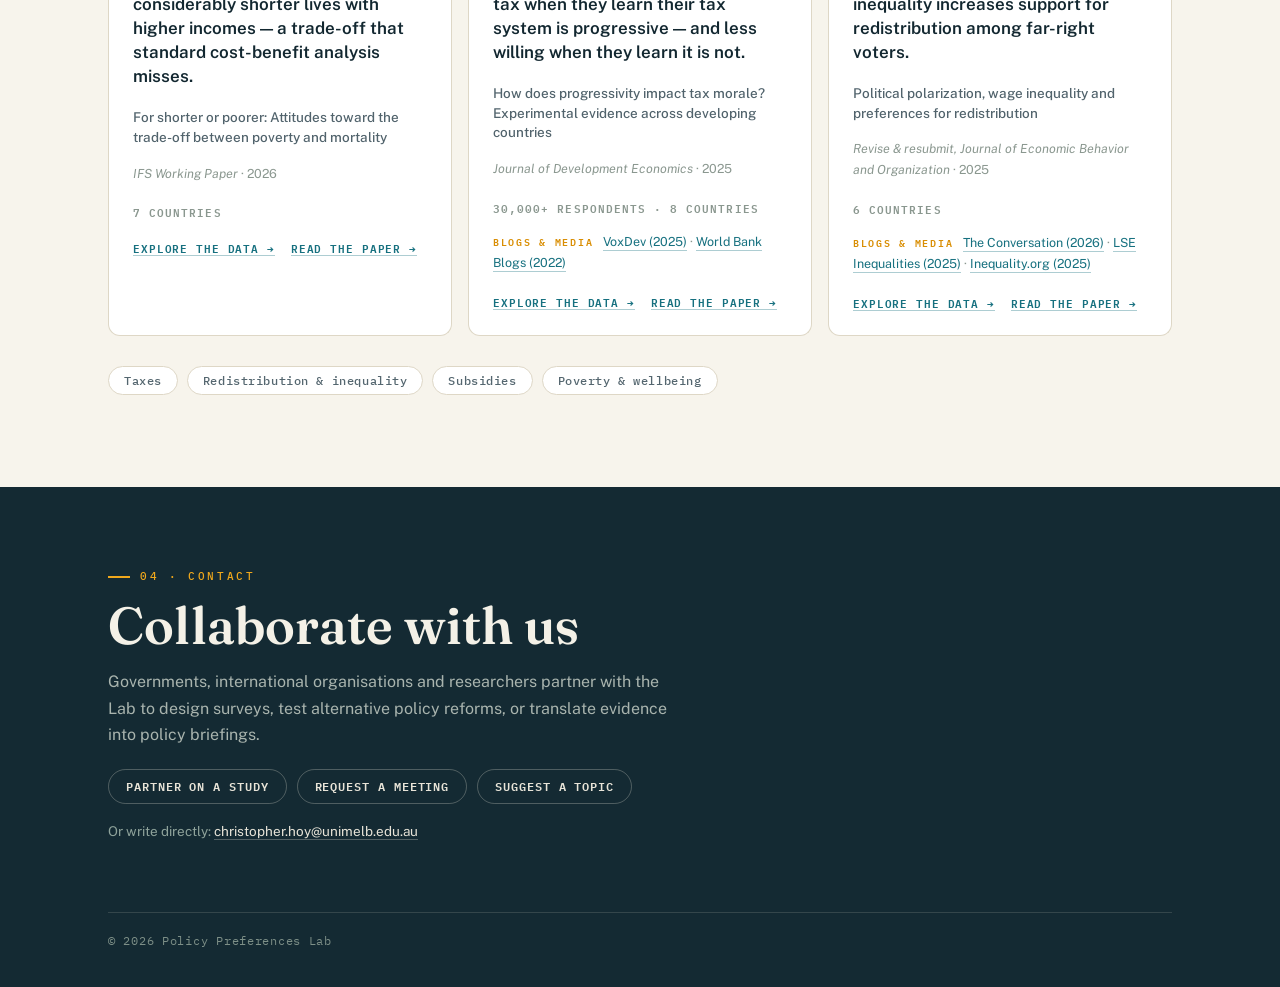
==== commit d70d7d67: "Add files via upload" ====
--- a/index.html
+++ b/index.html
@@ -160,7 +160,7 @@
       <div>
         <div class="eyebrow">04 · Contact</div>
         <h2>Collaborate with us</h2>
-        <p style="max-width:56ch">Governments, international organisations and researchers can
+        <p style="max-width:56ch">Governments, international organisations and researchers
           partner with the Lab to design surveys, test alternative policy reforms, or translate
           evidence into policy briefings.</p>
         <div class="collab-actions">
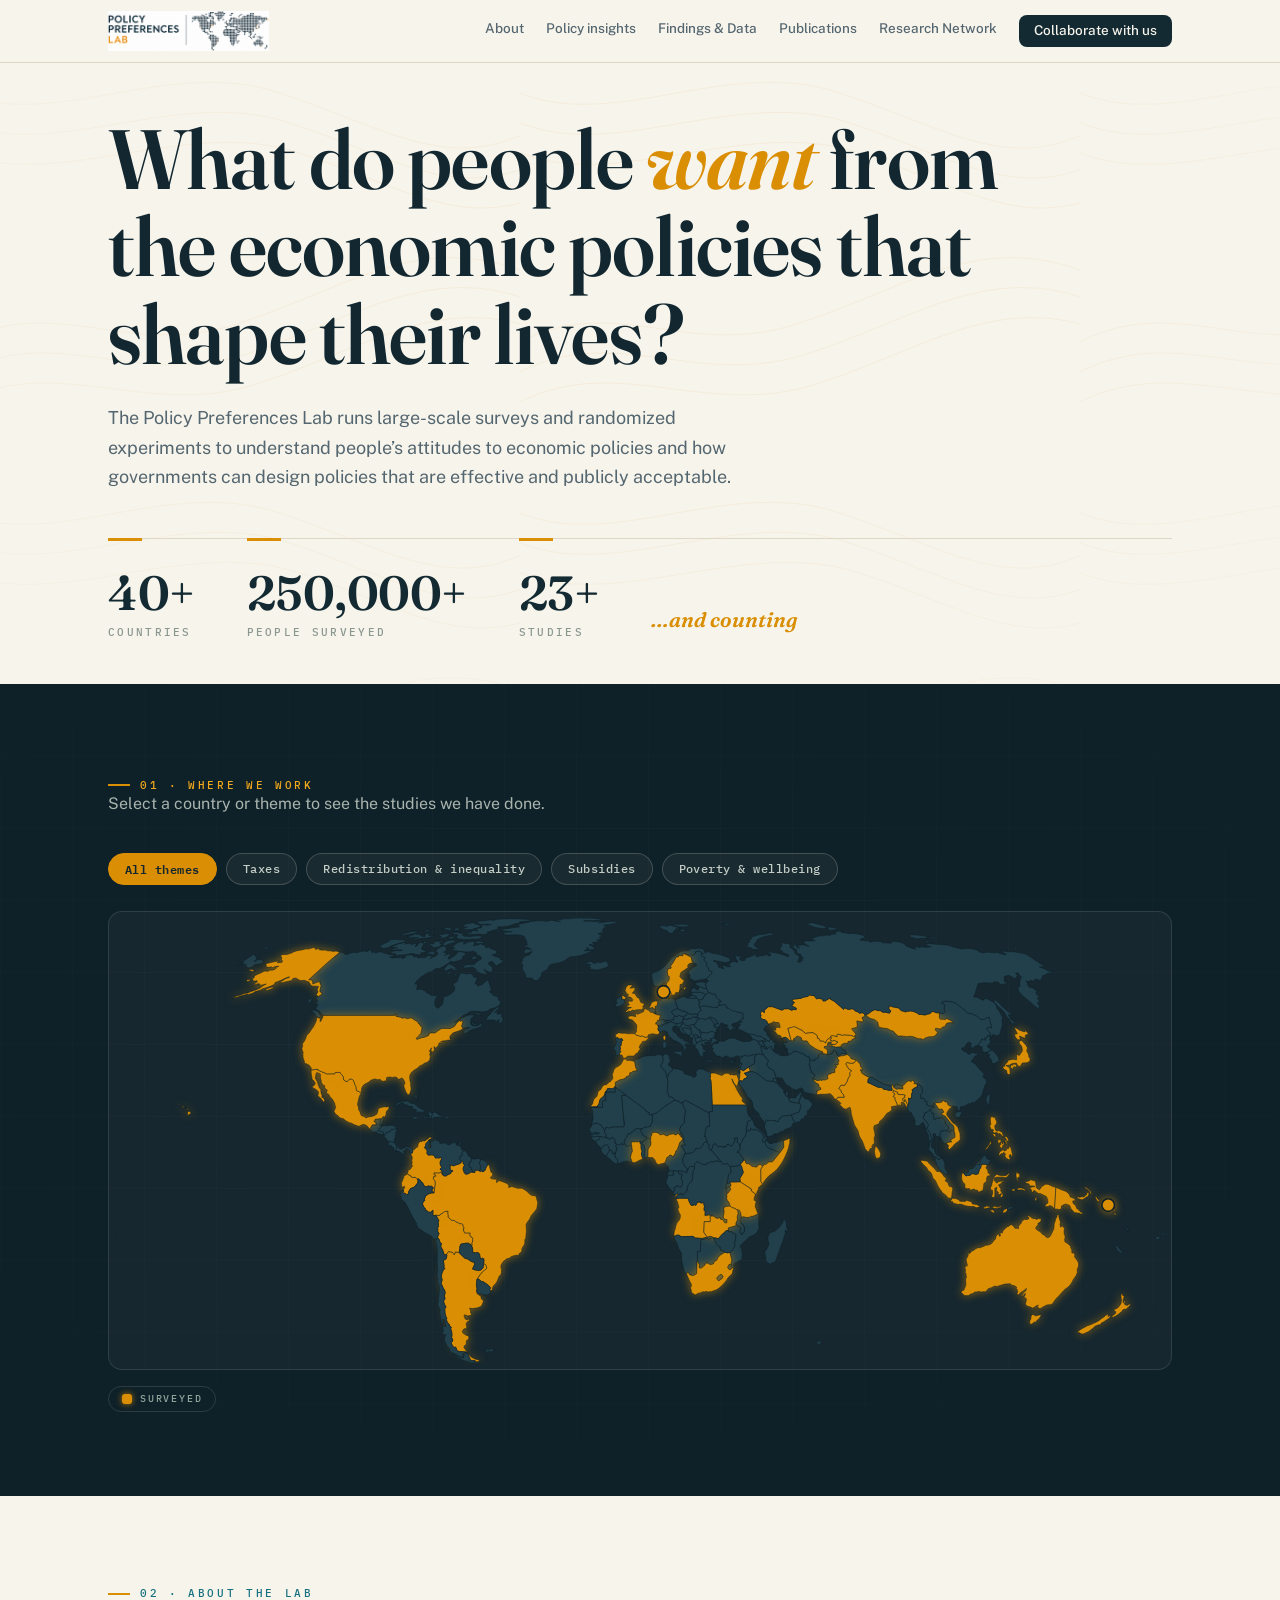
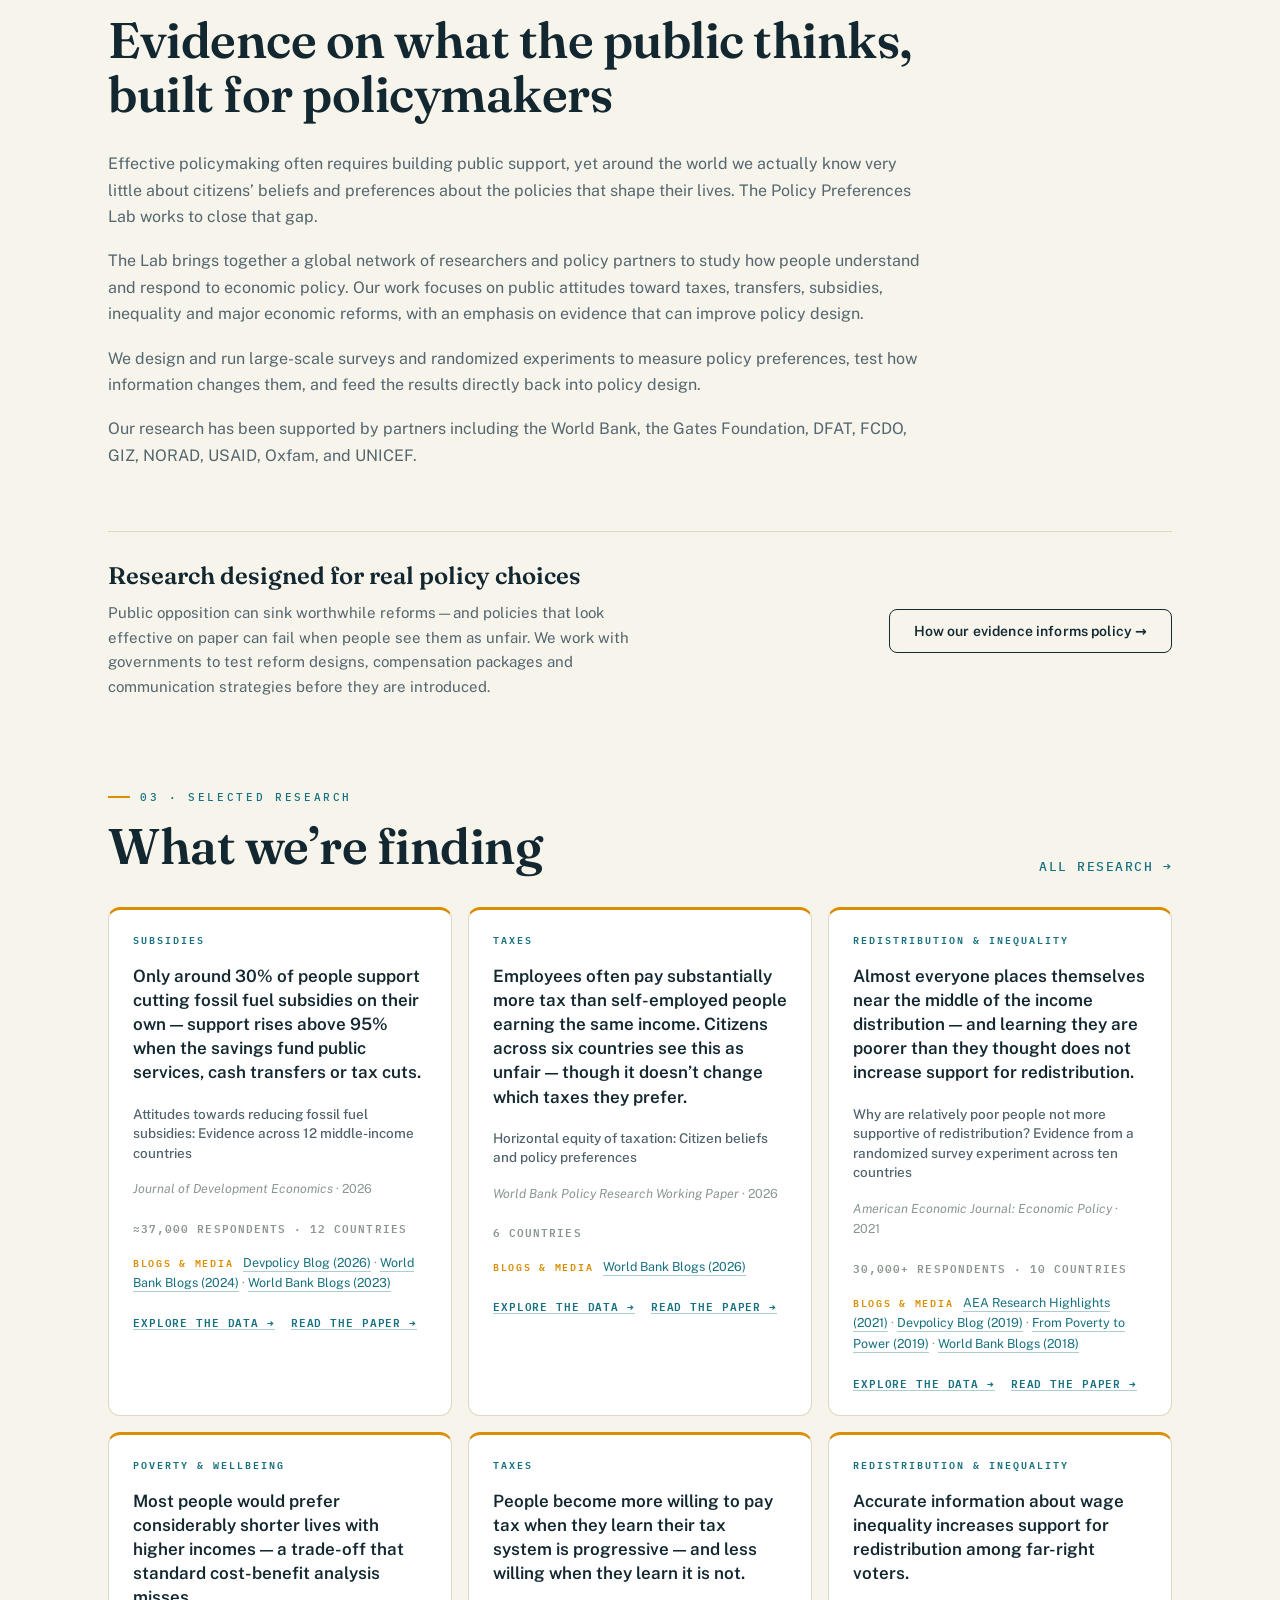
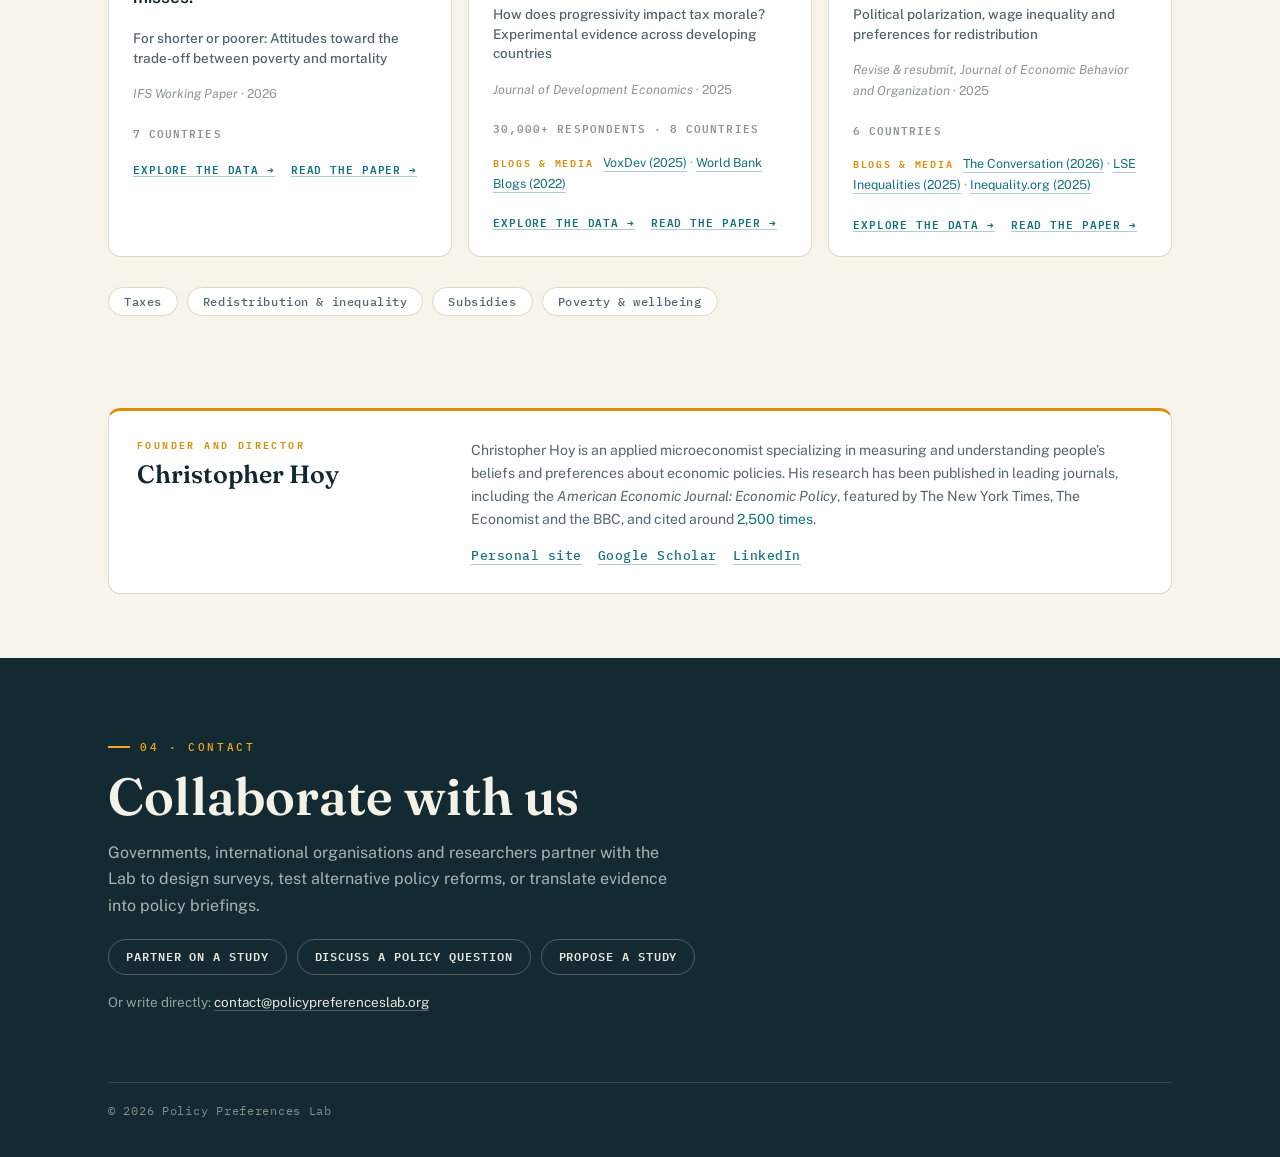
==== commit ae1e2d2a: "Add files via upload" ====
--- a/index.html
+++ b/index.html
@@ -30,7 +30,7 @@
     <nav class="mainnav" aria-label="Main">
       <a href="#about">About</a>
       <a href="evidence-to-policy.html">Policy insights</a>
-      <a href="data.html">Explore the data</a>
+      <a href="data.html">Findings &amp; Data</a>
       <a href="research.html">Publications</a>
       <a href="research-network.html">Research Network</a>
       <a class="navbtn" href="#contact">Collaborate with us</a>
@@ -90,7 +90,7 @@
     <div class="wrap">
       <div class="eyebrow">02 · About the lab</div>
       <h2 style="margin:14px 0 30px">Evidence on what the public thinks,<br>built for policymakers</h2>
-      <div class="aboutgrid" data-rv>
+      <div class="aboutgrid" data-rv style="grid-template-columns:minmax(0,1fr);max-width:820px">
         <div class="about">
           <p>Effective policymaking often requires building public support, yet around the world
             we actually know very little about citizens’ beliefs and preferences about the
@@ -106,21 +106,6 @@
           <p>Our research has been supported by partners including the World Bank, the Gates
             Foundation, DFAT, FCDO, GIZ, NORAD, USAID, Oxfam, and UNICEF.</p>
         </div>
-        <div class="personcard">
-          <div class="p-role">Founder and Director</div>
-          <h3>Christopher Hoy</h3>
-          <p>Christopher Hoy is an applied microeconomist specializing in measuring and
-            understanding people&rsquo;s beliefs and preferences about economic policies. His
-            research has been published in leading journals, including the <em>American
-            Economic Journal: Economic Policy</em>, featured in top media
-            outlets, such as the New York Times, the Economist, and the BBC, and cited around
-            <a href="https://scholar.google.com/citations?user=e4SywE4AAAAJ&amp;hl=en">2,500 times</a>.</p>
-          <div class="p-links">
-            <a href="https://chrishoyeconomist.com/">Personal site</a>
-            <a href="https://scholar.google.com/citations?user=e4SywE4AAAAJ&amp;hl=en">Google Scholar</a>
-            <a href="https://www.linkedin.com/in/christopherahoy/">LinkedIn</a>
-          </div>
-        </div>
       </div>
 
       <div class="policy-callout" id="policy" data-rv>
@@ -131,7 +116,7 @@
             governments to test reform designs, compensation packages and communication
             strategies before they are introduced.</p>
         </div>
-        <a class="btn ghost" href="evidence-to-policy.html">How governments use our evidence →</a>
+        <a class="btn ghost" href="evidence-to-policy.html">How our evidence informs policy →</a>
       </div>
     </div>
   </section>
@@ -150,6 +135,32 @@
       <div class="themesrow" id="themesrow"></div>
     </div>
   </section>
+  <!-- ============================================ founder -->
+  <section class="section" style="padding:0 0 64px">
+    <div class="wrap">
+      <div class="personcard" data-rv>
+        <div class="founder-grid">
+          <div>
+            <div class="p-role">Founder and Director</div>
+          <h3>Christopher Hoy</h3>
+          </div>
+          <div>
+            <p>Christopher Hoy is an applied microeconomist specializing in measuring and
+            understanding people&rsquo;s beliefs and preferences about economic policies. His
+            research has been published in leading journals, including the <em>American
+            Economic Journal: Economic Policy</em>, featured by The New York Times, The Economist and the BBC, and cited around
+            <a href="https://scholar.google.com/citations?user=e4SywE4AAAAJ&amp;hl=en">2,500 times</a>.</p>
+            <div class="p-links">
+            <a href="https://chrishoyeconomist.com/">Personal site</a>
+            <a href="https://scholar.google.com/citations?user=e4SywE4AAAAJ&amp;hl=en">Google Scholar</a>
+            <a href="https://www.linkedin.com/in/christopherahoy/">LinkedIn</a>
+          </div>
+          </div>
+        </div>
+      </div>
+    </div>
+  </section>
+
 
 </main>
 
@@ -164,12 +175,12 @@
           partner with the Lab to design surveys, test alternative policy reforms, or translate
           evidence into policy briefings.</p>
         <div class="collab-actions">
-          <a href="mailto:christopher.hoy@unimelb.edu.au?subject=Partner%20on%20a%20study">Partner on a study</a>
-          <a href="mailto:christopher.hoy@unimelb.edu.au?subject=Request%20a%20meeting">Request a meeting</a>
-          <a href="mailto:christopher.hoy@unimelb.edu.au?subject=Suggested%20topic%20for%20the%20Policy%20Preferences%20Lab">Suggest a topic</a>
+          <a href="mailto:contact@policypreferenceslab.org?subject=Partner%20on%20a%20study">Partner on a study</a>
+          <a href="mailto:contact@policypreferenceslab.org?subject=Discuss%20a%20policy%20question">Discuss a policy question</a>
+          <a href="mailto:contact@policypreferenceslab.org?subject=Propose%20a%20study">Propose a study</a>
         </div>
         <p class="collab-mail">Or write directly:
-          <a href="mailto:christopher.hoy@unimelb.edu.au">christopher.hoy@unimelb.edu.au</a></p>
+          <a href="mailto:contact@policypreferenceslab.org">contact@policypreferenceslab.org</a></p>
       </div>
     </div>
     <div class="footnote">
--- a/style.css
+++ b/style.css
@@ -330,3 +330,8 @@
 .collab-actions a:hover{color:var(--ochre-h);border-color:var(--ochre-h)}
 .collab-mail{font-size:13.5px;color:#8fa39b}
 .collab-mail a{color:#e8e4d8;border-bottom:1px solid rgba(232,228,216,.3)}
+
+/* ---------------- homepage: full-width founder card ---------------- */
+.founder-grid{display:grid;grid-template-columns:290px minmax(0,1fr);gap:10px 44px;align-items:start}
+.founder-grid p{max-width:72ch}
+@media(max-width:760px){.founder-grid{grid-template-columns:1fr}}
